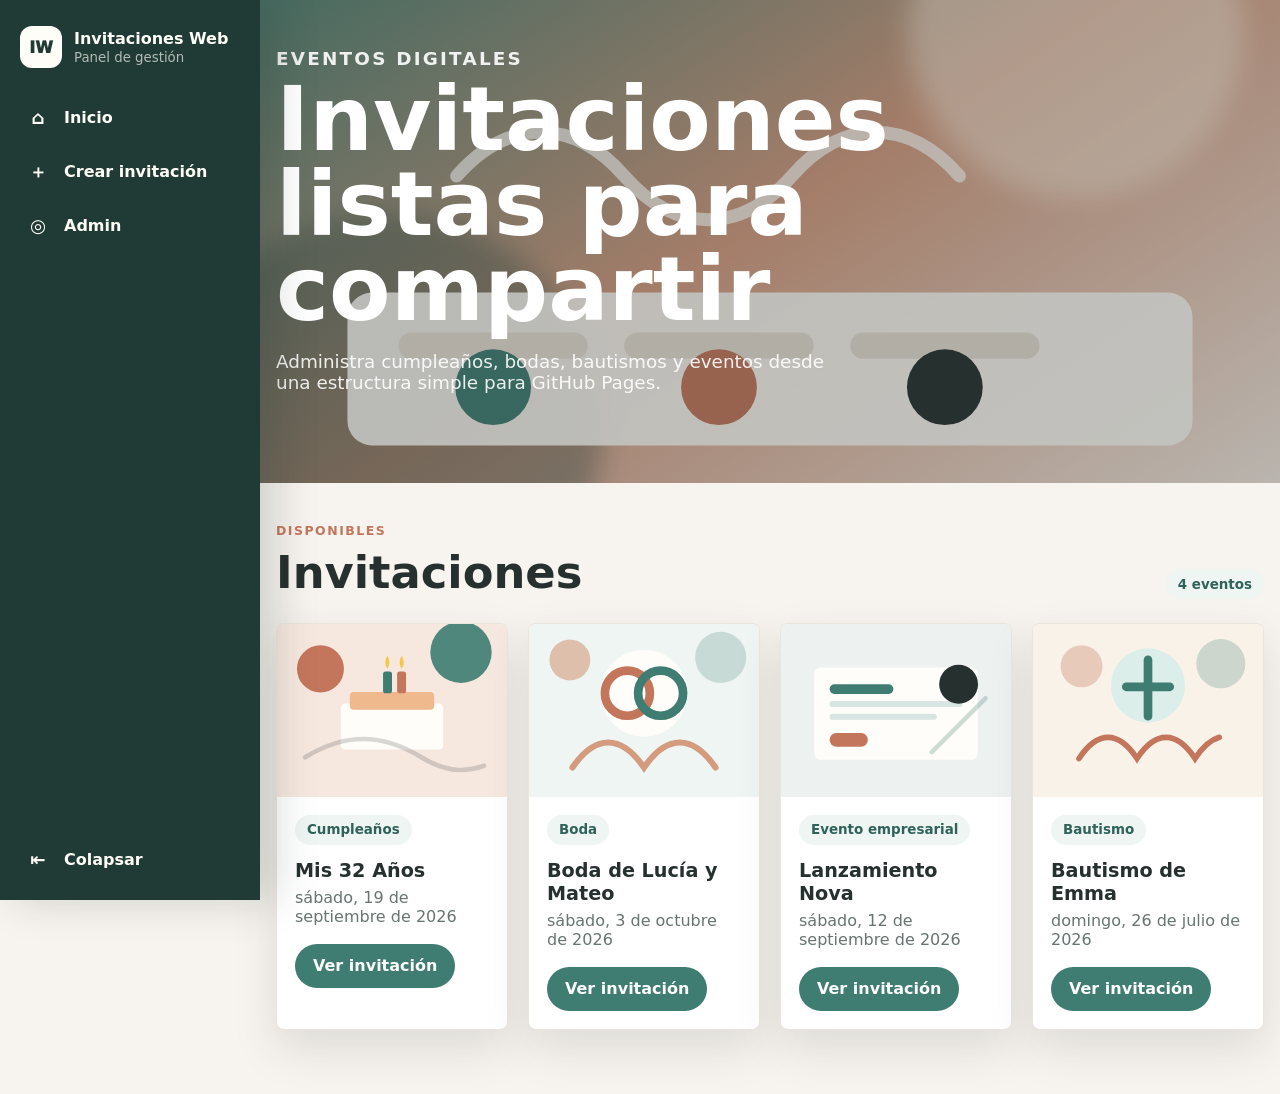
==== index.html @ a1016e2a "Add files via upload" ====
<!DOCTYPE html>
<html lang="es">
<head>
  <meta charset="UTF-8">
  <meta name="viewport" content="width=device-width, initial-scale=1.0">
  <title>Invitaciones Web</title>
  <link rel="stylesheet" href="assets/css/style.css">
</head>
<body data-page="home">
  <header class="site-header">
    <section class="hero container">
      <div class="hero-content">
        <p class="eyebrow">Eventos digitales</p>
        <h1>Invitaciones listas para compartir</h1>
        <p>Administra cumpleaños, bodas, bautismos y eventos desde una estructura simple para GitHub Pages.</p>
      </div>
    </section>
  </header>

  <main class="container main-section">
    <div class="section-heading">
      <div>
        <p class="eyebrow">Disponibles</p>
        <h2>Invitaciones</h2>
      </div>
      <span id="invitationCount" class="counter">0 eventos</span>
    </div>
    <section id="invitationList" class="cards-grid" aria-live="polite"></section>
  </main>

  <script src="assets/js/data.js"></script>
  <script src="assets/js/app.js"></script>
</body>
</html>
---- assets/css/style.css ----
﻿:root {
  --bg: #f7f3ee;
  --surface: #fffdf9;
  --surface-strong: #ffffff;
  --text: #26302f;
  --muted: #687471;
  --line: #e8dfd4;
  --primary: #3f7d72;
  --primary-dark: #2f6259;
  --accent: #c4765c;
  --danger: #b94b4b;
  --shadow: 0 18px 45px rgba(51, 65, 62, 0.13);
  --radius: 8px;
}

* {
  box-sizing: border-box;
}

body {
  margin: 0;
  min-height: 100vh;
  color: var(--text);
  background: var(--bg);
  font-family: Inter, ui-sans-serif, system-ui, -apple-system, BlinkMacSystemFont, "Segoe UI", sans-serif;
  transition: padding-left 220ms ease;
}

body.has-sidebar {
  padding-left: 260px;
}

body.has-sidebar.sidebar-collapsed {
  padding-left: 72px;
}

a {
  color: inherit;
  text-decoration: none;
}

img {
  display: block;
  max-width: 100%;
}

.container {
  width: min(1120px, calc(100% - 32px));
  margin: 0 auto;
}

.app-sidebar {
  position: fixed;
  inset: 0 auto 0 0;
  z-index: 60;
  width: 260px;
  display: grid;
  grid-template-rows: auto 1fr auto;
  gap: 18px;
  padding: 18px 12px;
  background: #203b36;
  color: #fffdf7;
  box-shadow: 16px 0 40px rgba(31, 48, 45, 0.18);
  transition: width 220ms ease, transform 220ms ease;
}

.sidebar-brand {
  display: flex;
  align-items: center;
  gap: 12px;
  min-height: 54px;
  padding: 8px;
}

.sidebar-logo {
  width: 42px;
  height: 42px;
  display: grid;
  place-items: center;
  flex: 0 0 42px;
  border-radius: 12px;
  background: #fffdf7;
  color: #203b36;
  font-weight: 950;
}

.sidebar-brand-text {
  display: grid;
  gap: 2px;
  min-width: 0;
}

.sidebar-brand-text strong,
.sidebar-brand-text small,
.sidebar-nav strong,
.sidebar-collapse strong {
  transition: opacity 160ms ease, width 160ms ease;
}

.sidebar-brand-text small {
  color: rgba(255, 253, 247, 0.66);
}

.sidebar-nav {
  display: grid;
  align-content: start;
  gap: 8px;
}

.sidebar-nav a,
.sidebar-collapse {
  min-height: 46px;
  display: flex;
  align-items: center;
  gap: 12px;
  border: 0;
  border-radius: var(--radius);
  padding: 0 12px;
  background: transparent;
  color: inherit;
  font: inherit;
  font-weight: 850;
  cursor: pointer;
}

.sidebar-nav a:hover,
.sidebar-collapse:hover {
  background: rgba(255, 253, 247, 0.12);
}

.sidebar-nav span,
.sidebar-collapse span {
  width: 28px;
  flex: 0 0 28px;
  text-align: center;
  font-size: 1.15rem;
}

body.sidebar-collapsed .app-sidebar {
  width: 72px;
}

body.sidebar-collapsed .sidebar-brand-text,
body.sidebar-collapsed .sidebar-nav strong,
body.sidebar-collapsed .sidebar-collapse strong {
  width: 0;
  opacity: 0;
  overflow: hidden;
}

.mobile-menu-button {
  position: fixed;
  top: 14px;
  left: 14px;
  z-index: 70;
  width: 44px;
  height: 44px;
  display: none;
  border: 0;
  border-radius: 999px;
  background: #203b36;
  color: #fff;
  box-shadow: var(--shadow);
  font: inherit;
  font-weight: 900;
}

.sidebar-overlay {
  position: fixed;
  inset: 0;
  z-index: 55;
  display: none;
  background: rgba(20, 28, 27, 0.48);
}

.site-header {
  background:
    linear-gradient(rgba(38, 48, 47, 0.28), rgba(38, 48, 47, 0.28)),
    url("../img/celebracion.svg") center/cover no-repeat;
  color: #fff;
}

.site-header.compact {
  background: var(--surface-strong);
  color: var(--text);
  border-bottom: 1px solid var(--line);
}

.topbar {
  min-height: 72px;
  display: flex;
  align-items: center;
  justify-content: space-between;
  gap: 16px;
}

.nav-actions,
.button-row {
  display: flex;
  align-items: center;
  gap: 12px;
  flex-wrap: wrap;
}

.brand {
  font-weight: 800;
  font-size: 1.1rem;
}

.nav-link {
  border: 1px solid currentColor;
  border-radius: 999px;
  padding: 9px 16px;
  font-weight: 700;
}

.nav-link.solid {
  border-color: var(--primary);
  background: var(--primary);
  color: #fff;
}

.hero {
  min-height: 380px;
  display: flex;
  align-items: center;
  padding: 48px 0 72px;
}

.hero-content {
  max-width: 690px;
}

.hero h1 {
  margin: 0;
  font-size: clamp(2.4rem, 7vw, 5.8rem);
  line-height: 0.95;
  letter-spacing: 0;
}

.hero p {
  max-width: 560px;
  font-size: 1.15rem;
  color: rgba(255, 255, 255, 0.9);
}

.eyebrow {
  margin: 0 0 8px;
  color: var(--accent);
  font-size: 0.78rem;
  font-weight: 800;
  text-transform: uppercase;
  letter-spacing: 0.12em;
}

.main-section,
.admin-layout {
  padding: 40px 0 64px;
}

.section-heading,
.panel-heading {
  display: flex;
  align-items: end;
  justify-content: space-between;
  gap: 16px;
  margin-bottom: 24px;
}

.section-heading h1,
.section-heading h2,
.panel-heading h1,
.panel-heading h2 {
  margin: 0;
  font-size: clamp(1.8rem, 4vw, 2.8rem);
}

.counter,
.badge {
  display: inline-flex;
  align-items: center;
  min-height: 30px;
  border-radius: 999px;
  padding: 6px 12px;
  background: #eef5f2;
  color: var(--primary-dark);
  font-size: 0.84rem;
  font-weight: 800;
}

.cards-grid {
  display: grid;
  grid-template-columns: repeat(4, minmax(0, 1fr));
  gap: 20px;
}

.invitation-card,
.form-panel,
.auth-panel,
.stat-card,
.table-wrap {
  background: var(--surface-strong);
  border: 1px solid rgba(232, 223, 212, 0.8);
  border-radius: var(--radius);
  box-shadow: var(--shadow);
}

.invitation-card {
  overflow: hidden;
}

.invitation-card img {
  width: 100%;
  aspect-ratio: 4 / 3;
  object-fit: cover;
}

.card-body {
  padding: 18px;
}

.card-body h3 {
  margin: 14px 0 6px;
  font-size: 1.2rem;
}

.card-body p {
  margin: 0 0 18px;
  color: var(--muted);
}

.button {
  display: inline-flex;
  align-items: center;
  justify-content: center;
  min-height: 44px;
  border: 0;
  border-radius: 999px;
  padding: 0 18px;
  font: inherit;
  font-weight: 800;
  cursor: pointer;
  transition: transform 160ms ease, box-shadow 160ms ease, background 160ms ease;
}

.button:hover {
  transform: translateY(-1px);
  box-shadow: 0 10px 24px rgba(51, 65, 62, 0.16);
}

.button.primary {
  background: var(--primary);
  color: #fff;
}

.button.primary:hover {
  background: var(--primary-dark);
}

.button.secondary {
  background: #eef5f2;
  color: var(--primary-dark);
}

.button.danger {
  background: var(--danger);
  color: #fff;
}

.button.active {
  background: var(--primary);
  color: #fff;
}

.event-panel {
  overflow: hidden;
  border-radius: var(--radius);
  background: var(--surface);
  box-shadow: var(--shadow);
}

.invitation-page {
  background: linear-gradient(180deg, #fffdf9 0%, var(--bg) 46%, #fffdf9 100%);
}

.invitation-hero-section {
  width: 100%;
  min-height: 100vh;
  display: grid;
  place-items: center;
  background: #fffdf9;
}

.default-invitation-hero {
  width: min(1120px, calc(100% - 32px));
  min-height: calc(100vh - 72px);
  display: grid;
  grid-template-columns: minmax(0, 1fr);
  align-content: center;
  gap: 28px;
  padding: clamp(32px, 7vw, 84px) 0;
}

.default-invitation-hero .event-image {
  width: min(760px, 100%);
  margin: 0 auto;
  border-radius: var(--radius);
  box-shadow: var(--shadow);
}

.default-invitation-hero .event-info {
  width: min(760px, 100%);
  margin: 0 auto;
  padding: 0;
  text-align: center;
}

.event-image {
  width: 100%;
  aspect-ratio: 16 / 10;
  object-fit: cover;
}

.event-info {
  padding: clamp(22px, 4vw, 36px);
}

.event-info h1 {
  margin: 14px 0 8px;
  font-size: clamp(2rem, 5vw, 4.4rem);
  line-height: 1;
}

.event-info p {
  color: var(--muted);
}

.host {
  font-weight: 800;
  color: var(--text) !important;
}

.event-meta {
  display: grid;
  grid-template-columns: repeat(2, minmax(0, 1fr));
  gap: 14px;
  margin: 24px 0;
}

.default-invitation-hero .event-meta {
  text-align: left;
}

.event-meta div {
  padding: 14px;
  border: 1px solid var(--line);
  border-radius: var(--radius);
  background: #fff;
}

.event-meta dt {
  color: var(--muted);
  font-size: 0.78rem;
  font-weight: 800;
  text-transform: uppercase;
}

.event-meta dd {
  margin: 4px 0 0;
  font-weight: 800;
}

.form-panel,
.auth-panel,
.editor-panel,
.preview-panel {
  padding: clamp(20px, 4vw, 30px);
}

.landing-section {
  width: min(1120px, calc(100% - 32px));
  margin: 0 auto;
  padding: clamp(72px, 11vw, 132px) 0;
}

.rsvp-landing-section {
  min-height: 100vh;
  display: grid;
  align-content: center;
  position: relative;
}

.section-divider {
  width: min(320px, 70%);
  height: 1px;
  margin: 0 auto clamp(44px, 8vw, 80px);
  background: linear-gradient(90deg, transparent, var(--accent), transparent);
}

.premium-rsvp-card {
  width: min(700px, 100%);
  margin: 0 auto;
  padding: clamp(26px, 5vw, 46px);
  border: 1px solid rgba(232, 223, 212, 0.95);
  background:
    linear-gradient(180deg, rgba(255, 255, 255, 0.96), rgba(255, 253, 249, 0.98)),
    var(--surface-strong);
  box-shadow: 0 28px 80px rgba(51, 65, 62, 0.16);
}

.centered-heading {
  justify-content: center;
  text-align: center;
}

.rsvp-form,
.editor-form {
  display: grid;
  gap: 16px;
}

.rsvp-form label,
.editor-form label,
fieldset {
  display: grid;
  gap: 8px;
  margin: 0;
  color: var(--text);
  font-weight: 800;
}

fieldset {
  border: 0;
  padding: 0;
}

legend {
  padding: 0;
}

input,
textarea {
  width: 100%;
  border: 1px solid var(--line);
  border-radius: var(--radius);
  padding: 12px 14px;
  background: #fff;
  color: var(--text);
  font: inherit;
}

textarea {
  resize: vertical;
}

input:focus,
textarea:focus {
  outline: 3px solid rgba(63, 125, 114, 0.18);
  border-color: var(--primary);
}

.radio-row {
  display: flex;
  gap: 16px;
}

.radio-row label {
  display: inline-flex;
  align-items: center;
  gap: 8px;
}

.radio-row input {
  width: auto;
}

.success-message {
  min-height: 24px;
  margin: 0;
  color: var(--primary-dark);
  font-weight: 800;
}

.error-message {
  min-height: 24px;
  margin: 0;
  color: var(--danger);
  font-weight: 800;
}

.hidden {
  display: none !important;
}

.editor-layout {
  display: grid;
  grid-template-columns: minmax(0, 1.1fr) minmax(320px, 0.9fr);
  gap: 24px;
  align-items: start;
  padding: 40px 0 64px;
}

.editor-panel,
.preview-panel {
  background: var(--surface-strong);
  border: 1px solid rgba(232, 223, 212, 0.8);
  border-radius: var(--radius);
  box-shadow: var(--shadow);
}

.form-grid {
  display: grid;
  grid-template-columns: repeat(2, minmax(0, 1fr));
  gap: 16px;
}

.full-field {
  grid-column: 1 / -1;
}

.code-textarea {
  min-height: 420px;
  font-family: "Cascadia Code", Consolas, "Courier New", monospace;
  font-size: 0.92rem;
  line-height: 1.55;
  white-space: pre;
  tab-size: 2;
  background: #fbfcfb;
}

.custom-preview {
  min-height: 420px;
  overflow: auto;
  border: 1px dashed var(--line);
  border-radius: var(--radius);
  padding: 18px;
  background: #fff;
}

.empty-preview {
  display: grid;
  place-items: center;
  color: var(--muted);
  font-weight: 800;
  text-align: center;
}

.custom-event-panel {
  width: 100%;
  min-height: 100vh;
  overflow: visible;
  background: transparent;
  box-shadow: none;
}

.custom-html-content {
  width: 100%;
  min-height: 100vh;
}

.custom-invitation-iframe {
  width: 100%;
  min-height: 100vh;
  border: 0;
  display: block;
  background: #fff;
}

.location-section {
  min-height: 75vh;
  display: grid;
  place-items: center;
}

.landing-content-card {
  width: min(760px, 100%);
  padding: clamp(28px, 6vw, 58px);
  border: 1px solid var(--line);
  border-radius: var(--radius);
  background: var(--surface-strong);
  box-shadow: var(--shadow);
  text-align: center;
}

.landing-content-card h2,
.final-message h2 {
  margin: 0 0 14px;
  font-size: clamp(2rem, 5vw, 4.6rem);
  line-height: 1;
}

.landing-content-card p,
.final-message p {
  color: var(--muted);
  font-size: 1.08rem;
}

.final-message-section {
  min-height: 70vh;
  display: grid;
  place-items: center;
}

.final-message {
  width: min(820px, 100%);
  text-align: center;
}

.floating-rsvp-button {
  position: fixed;
  right: 24px;
  bottom: 24px;
  z-index: 20;
  min-height: 52px;
  border: 0;
  border-radius: 999px;
  padding: 0 22px;
  background: var(--primary);
  color: #fff;
  box-shadow: 0 18px 38px rgba(47, 98, 89, 0.34);
  font: inherit;
  font-weight: 900;
  cursor: pointer;
  transition: transform 160ms ease, background 160ms ease, box-shadow 160ms ease;
}

.floating-rsvp-button:hover {
  transform: translateY(-2px);
  background: var(--primary-dark);
  box-shadow: 0 22px 46px rgba(47, 98, 89, 0.42);
}

.pro-editor-body {
  background: #eef1ef;
  overflow-x: hidden;
}

.editor-topbar {
  position: sticky;
  top: 0;
  z-index: 30;
}

.editor-shell-nav {
  width: min(100% - 28px, 1600px);
  margin: 0 auto;
}

.professional-editor {
  min-height: 100vh;
  display: grid;
  grid-template-columns: 55% 45%;
}

.builder-panel {
  min-width: 0;
  height: 100vh;
  display: grid;
  grid-template-rows: 1fr auto;
  overflow: hidden;
  border-right: 1px solid var(--line);
  background: var(--surface-strong);
}

.builder-scroll {
  min-height: 0;
  overflow-y: auto;
  padding: 30px 34px 22px;
}

.builder-header {
  display: grid;
  gap: 14px;
  margin-bottom: 18px;
}

.builder-header h1 {
  margin: 0;
  font-size: clamp(1.7rem, 3vw, 2.5rem);
}

.security-note {
  margin: 0;
  border: 1px solid #d9e7e2;
  border-radius: var(--radius);
  padding: 12px 14px;
  background: #eef5f2;
  color: var(--primary-dark);
  font-weight: 750;
  line-height: 1.45;
}

.editor-tabs {
  display: grid;
  grid-template-columns: repeat(3, minmax(0, 1fr));
  gap: 8px;
  overflow: visible;
  padding-bottom: 0;
  margin-bottom: 18px;
}

.tab-button {
  min-height: 38px;
  border: 1px solid var(--line);
  border-radius: 999px;
  padding: 0 13px;
  background: #fff;
  color: var(--muted);
  font: inherit;
  font-size: 0.9rem;
  font-weight: 850;
  cursor: pointer;
  white-space: normal;
}

.tab-button.active {
  border-color: var(--primary);
  background: var(--primary);
  color: #fff;
}

.professional-form {
  display: grid;
  gap: 18px;
}

.tab-panel {
  display: none;
  gap: 15px;
}

.tab-panel.active {
  display: grid;
}

.code-subtabs {
  display: grid;
  grid-template-columns: repeat(3, minmax(0, 1fr));
  gap: 8px;
}

.code-tab-button {
  min-height: 40px;
  border: 1px solid var(--line);
  border-radius: 999px;
  background: #fff;
  color: var(--muted);
  font: inherit;
  font-weight: 900;
  cursor: pointer;
}

.code-tab-button.active {
  border-color: var(--primary);
  background: var(--primary);
  color: #fff;
}

.code-panel {
  display: none;
  gap: 10px;
}

.code-panel.active {
  display: grid;
}

.code-toolbar {
  display: flex;
  align-items: center;
  justify-content: space-between;
  gap: 12px;
  color: var(--muted);
  font-weight: 850;
}

.compact-button {
  min-height: 36px;
  padding: 0 12px;
  font-size: 0.86rem;
}

.professional-form label {
  display: grid;
  gap: 8px;
  color: var(--text);
  font-weight: 850;
}

.professional-form input,
.professional-form textarea,
.professional-form select {
  width: 100%;
  border: 1px solid var(--line);
  border-radius: var(--radius);
  padding: 12px 14px;
  background: #fff;
  color: var(--text);
  font: inherit;
}

.professional-form input[type="color"] {
  height: 48px;
  padding: 4px;
}

.professional-form input[type="file"] {
  padding: 10px;
}

.form-grid.compact,
.color-grid {
  display: grid;
  grid-template-columns: repeat(2, minmax(0, 1fr));
  gap: 14px;
}

.advanced-html {
  min-height: 520px;
}

.editor-actions {
  display: grid;
  grid-template-columns: repeat(3, minmax(0, 1fr));
  align-items: center;
  gap: 10px;
  padding: 16px 22px;
  border-top: 1px solid var(--line);
  background: rgba(255, 255, 255, 0.96);
  box-shadow: 0 -12px 30px rgba(38, 48, 47, 0.08);
}

.editor-actions .success-message,
.editor-actions .error-message {
  grid-column: 1 / -1;
}

/* Fallback for the simple create page actions. */
.professional-form .editor-actions {
  display: grid;
  grid-template-columns: repeat(2, minmax(0, 1fr));
  margin: 8px -24px -24px;
  padding: 16px 24px 24px;
  backdrop-filter: blur(14px);
}

.import-button {
  position: relative;
  overflow: hidden;
}

.import-button input {
  position: absolute;
  inset: 0;
  opacity: 0;
  cursor: pointer;
}

.live-preview-panel {
  min-width: 0;
  height: 100vh;
  display: grid;
  grid-template-rows: auto 1fr;
  background: #dfe5e2;
}

.preview-toolbar {
  display: flex;
  align-items: center;
  justify-content: space-between;
  gap: 16px;
  border-bottom: 1px solid rgba(38, 48, 47, 0.12);
  padding: 18px 22px;
  background: rgba(255, 255, 255, 0.78);
  backdrop-filter: blur(16px);
}

.preview-toolbar h2 {
  margin: 0;
  font-size: 1.25rem;
}

.preview-actions {
  display: flex;
  gap: 10px;
  flex-wrap: wrap;
}

.preview-stage {
  min-height: 0;
  overflow: auto;
  display: grid;
  place-items: center;
  padding: clamp(18px, 3vw, 34px);
}

.preview-device {
  overflow: hidden;
  background: #111816;
  border: 12px solid #26302f;
  border-radius: 22px;
  box-shadow: 0 30px 90px rgba(38, 48, 47, 0.22);
  transform-origin: center;
  transition: width 180ms ease, transform 180ms ease;
}

.live-preview-frame {
  width: 100%;
  height: 100%;
  border: 0;
  display: block;
  background: #fff;
}

.preview-device.desktop-preview {
  width: 820px;
  height: 560px;
}

.preview-device.mobile-preview {
  width: 390px;
  height: 740px;
}

.preview-zoom-50 {
  transform: scale(0.5);
}

.preview-zoom-75 {
  transform: scale(0.75);
}

.preview-zoom-100 {
  transform: scale(1);
}

/* Legacy preview containers used by the create page. */
.custom-preview-iframe {
  width: 100%;
  min-height: 620px;
  border: 1px dashed var(--line);
  border-radius: var(--radius);
  background: #fff;
}

.live-preview-frame.legacy {
  overflow: hidden;
  min-height: 760px;
  background: #fff;
  box-shadow: 0 30px 90px rgba(38, 48, 47, 0.22);
  transition: width 180ms ease;
}

.live-preview-frame.legacy.desktop-preview {
  width: min(100%, 1060px);
}

.live-preview-frame.legacy.mobile-preview {
  width: min(390px, 100%);
}

.generated-invitation {
  position: relative;
  min-height: 100vh;
  display: grid;
  place-items: center;
  overflow: hidden;
  padding: clamp(36px, 7vw, 92px) 22px;
  color: var(--inv-text);
  background:
    linear-gradient(rgba(255, 253, 249, 0.76), rgba(255, 253, 249, 0.86)),
    var(--inv-bg) center/cover no-repeat,
    #fffdf9;
}

.generated-backdrop {
  position: absolute;
  inset: 0;
  background:
    radial-gradient(circle at 20% 20%, color-mix(in srgb, var(--inv-secondary) 26%, transparent), transparent 28%),
    radial-gradient(circle at 82% 18%, color-mix(in srgb, var(--inv-primary) 22%, transparent), transparent 30%);
  pointer-events: none;
}

.generated-content {
  position: relative;
  z-index: 1;
  width: min(860px, 100%);
  display: grid;
  justify-items: center;
  gap: 18px;
  text-align: center;
}

.generated-kicker {
  margin: 0;
  color: var(--inv-secondary);
  font-weight: 900;
  text-transform: uppercase;
  letter-spacing: 0.16em;
}

.generated-content h1 {
  margin: 0;
  color: var(--inv-text);
  font-size: clamp(3rem, 10vw, 8rem);
  line-height: 0.94;
  letter-spacing: 0;
}

.generated-host,
.generated-address {
  margin: 0;
  color: var(--inv-text);
  font-size: clamp(1rem, 2vw, 1.35rem);
}

.generated-main-image {
  width: min(520px, 86%);
  aspect-ratio: 4 / 3;
  object-fit: cover;
  border: 10px solid rgba(255, 255, 255, 0.78);
  border-radius: var(--radius);
  box-shadow: 0 26px 70px rgba(38, 48, 47, 0.2);
}

.generated-details {
  display: flex;
  justify-content: center;
  gap: 10px;
  flex-wrap: wrap;
}

.generated-details span {
  border-radius: 999px;
  padding: 10px 14px;
  background: var(--inv-button);
  color: #fff;
  font-weight: 900;
}

.typography-classic {
  font-family: Georgia, "Times New Roman", serif;
}

.typography-modern {
  font-family: Inter, ui-sans-serif, system-ui, sans-serif;
}

.typography-handwritten {
  font-family: "Segoe Script", "Brush Script MT", cursive;
}

.typography-luxury {
  font-family: Didot, "Bodoni 72", Georgia, serif;
}

.typography-minimal {
  font-family: Arial, Helvetica, sans-serif;
}

.animation-shine::after {
  content: "";
  position: absolute;
  inset: 0;
  background: linear-gradient(110deg, transparent 30%, rgba(255, 255, 255, 0.45), transparent 70%);
  transform: translateX(-120%);
  animation: shineMove 3.8s ease-in-out infinite;
}

.animation-flowers::before,
.animation-confetti::before,
.animation-sparkles::before {
  content: "*  .  *  .  *";`r`n  position: absolute;`r`n  inset: auto 0 12%;
  color: var(--inv-secondary);
  font-size: clamp(2rem, 5vw, 4rem);
  opacity: 0.45;
  text-align: center;
  animation: floatSoft 5s ease-in-out infinite;
}

.animation-flowers::before {
  content: "*  +  *  +  *";`r`n}`r`n`r`n.animation-confetti::before {`r`n  content: "#  o  ^  #  o  ^";
}

@keyframes shineMove {
  0%, 45% { transform: translateX(-120%); }
  100% { transform: translateX(120%); }
}

@keyframes floatSoft {
  0%, 100% { transform: translateY(0); }
  50% { transform: translateY(-18px); }
}

.auth-panel {
  max-width: 560px;
  margin: 0 auto;
}

.stats-grid {
  display: grid;
  grid-template-columns: repeat(3, minmax(0, 1fr));
  gap: 18px;
  margin-bottom: 24px;
}

.stat-card {
  padding: 20px;
}

.stat-card span {
  color: var(--muted);
  font-weight: 800;
}

.stat-card strong {
  display: block;
  margin-top: 10px;
  font-size: 2.4rem;
}

.table-wrap {
  overflow-x: auto;
}

table {
  width: 100%;
  border-collapse: collapse;
  min-width: 780px;
}

th,
td {
  padding: 14px 16px;
  border-bottom: 1px solid var(--line);
  text-align: left;
  vertical-align: top;
}

th {
  background: #faf7f2;
  color: var(--muted);
  font-size: 0.78rem;
  text-transform: uppercase;
}

.empty-state,
.empty-row {
  padding: 28px;
  text-align: center;
}

@media (max-width: 980px) {
  body.has-sidebar,
  body.has-sidebar.sidebar-collapsed {
    padding-left: 0;
  }

  .mobile-menu-button {
    display: grid;
    place-items: center;
  }

  .app-sidebar {
    width: 260px;
    transform: translateX(-105%);
  }

  body.sidebar-mobile-open .app-sidebar {
    transform: translateX(0);
  }

  body.sidebar-mobile-open .sidebar-overlay {
    display: block;
  }

  body.sidebar-collapsed .app-sidebar {
    width: 260px;
  }

  body.sidebar-collapsed .sidebar-brand-text,
  body.sidebar-collapsed .sidebar-nav strong,
  body.sidebar-collapsed .sidebar-collapse strong {
    width: auto;
    opacity: 1;
    overflow: visible;
  }

  .cards-grid,
  .stats-grid {
    grid-template-columns: repeat(2, minmax(0, 1fr));
  }

  .editor-layout {
    grid-template-columns: 1fr;
  }

  .professional-editor {
    grid-template-columns: 1fr;
  }

  .builder-panel,
  .live-preview-panel {
    height: auto;
    min-height: auto;
  }

  .builder-panel {
    display: block;
  }

  .builder-scroll {
    overflow: visible;
  }

  .builder-panel {
    border-right: 0;
    border-bottom: 1px solid var(--line);
  }

  .live-preview-panel {
    min-height: 80vh;
  }
}

@media (max-width: 640px) {
  .container {
    width: min(100% - 24px, 1120px);
  }

  .hero {
    min-height: 330px;
  }

  .cards-grid,
  .stats-grid,
  .event-meta,
  .form-grid {
    grid-template-columns: 1fr;
  }

  .invitation-hero-section,
  .custom-event-panel,
  .custom-html-content {
    min-height: 100vh;
  }

  .landing-section {
    width: min(100% - 24px, 1120px);
  }

  .premium-rsvp-card {
    padding: 22px;
  }

  .floating-rsvp-button {
    right: 12px;
    bottom: 12px;
    left: 12px;
    width: auto;
  }

  .section-heading,
  .topbar {
    align-items: start;
    flex-direction: column;
  }

  .nav-actions,
  .button-row {
    width: 100%;
  }

  .button,
  .nav-link {
    width: 100%;
  }

  .professional-editor {
    display: block;
  }

  .builder-scroll {
    padding: 18px 14px;
  }

  .editor-actions,
  .preview-actions,
  .color-grid,
  .form-grid.compact {
    grid-template-columns: 1fr;
  }

  .editor-actions {
    padding: 14px;
  }

  .preview-toolbar {
    align-items: start;
    flex-direction: column;
  }

  .preview-actions {
    display: grid;
    width: 100%;
  }

  .preview-device.desktop-preview {
    width: 760px;
    height: 520px;
  }

  .preview-device.mobile-preview {
    width: min(360px, 100%);
    height: 640px;
  }
}
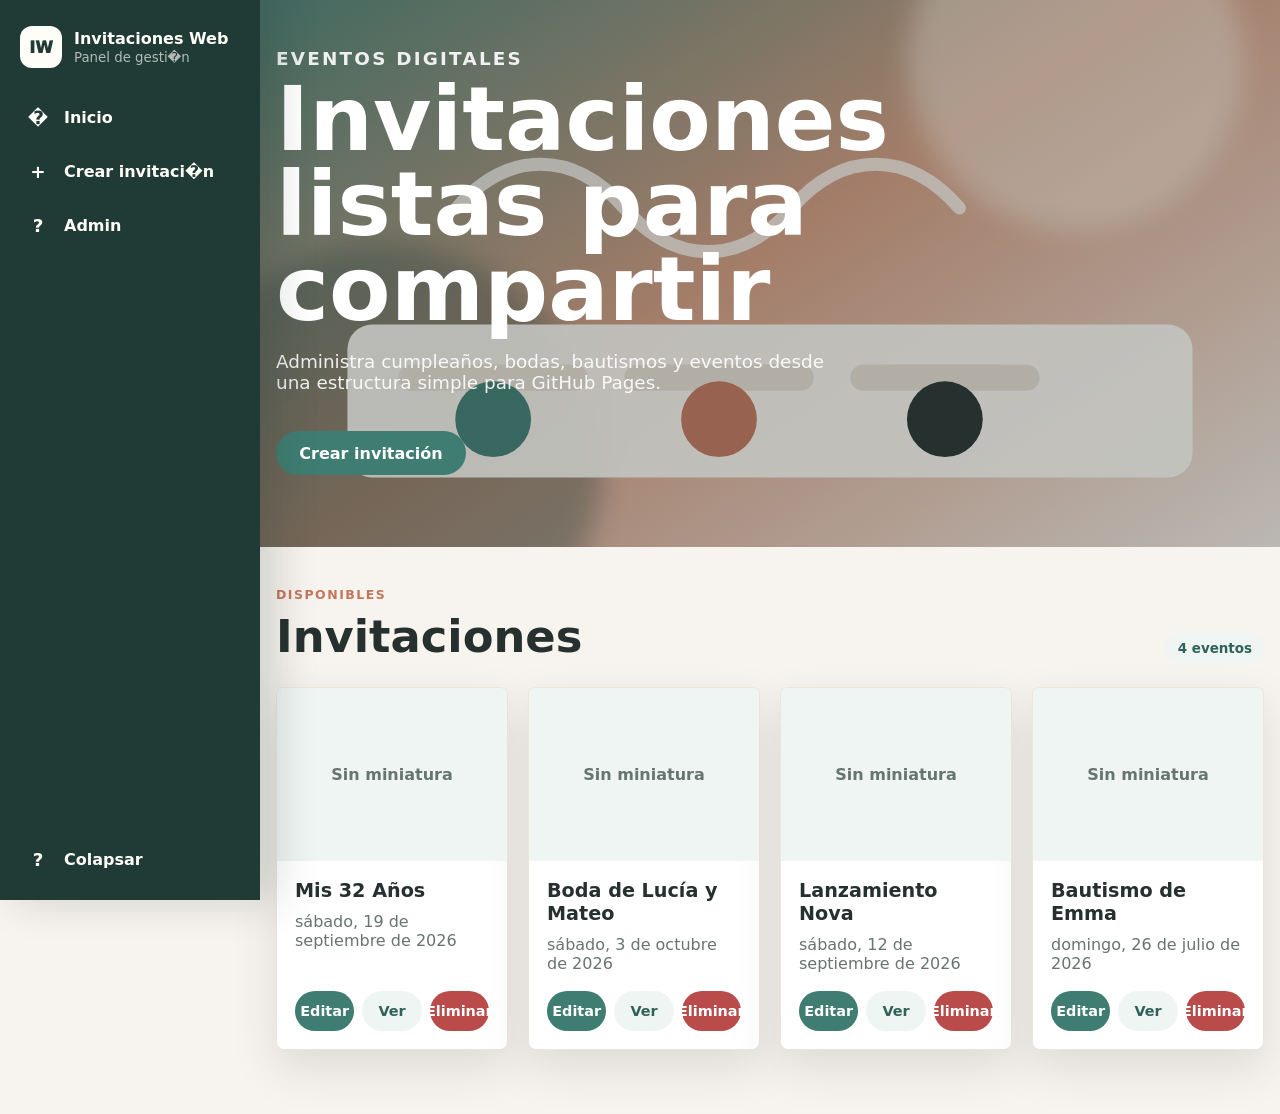
==== commit b81458b1: "Version inicial editor visual invitaciones" ====
--- a/index.html
+++ b/index.html
@@ -13,6 +13,7 @@
         <p class="eyebrow">Eventos digitales</p>
         <h1>Invitaciones listas para compartir</h1>
         <p>Administra cumpleaños, bodas, bautismos y eventos desde una estructura simple para GitHub Pages.</p>
+        <button id="createInvitationButton" class="button primary home-create-button" type="button">Crear invitación</button>
       </div>
     </section>
   </header>
--- a/assets/css/style.css
+++ b/assets/css/style.css
@@ -1,4 +1,4 @@
-﻿:root {
+:root {
   --bg: #f7f3ee;
   --surface: #fffdf9;
   --surface-strong: #ffffff;
@@ -13,8 +13,17 @@
   --radius: 8px;
 }
 
-* {
+*,
+*::before,
+*::after {
   box-sizing: border-box;
+}
+
+html,
+body {
+  width: 100%;
+  max-width: 100%;
+  overflow-x: hidden;
 }
 
 body {
@@ -24,6 +33,12 @@
   background: var(--bg);
   font-family: Inter, ui-sans-serif, system-ui, -apple-system, BlinkMacSystemFont, "Segoe UI", sans-serif;
   transition: padding-left 220ms ease;
+}
+
+img,
+video,
+iframe {
+  max-width: 100%;
 }
 
 body.has-sidebar {
@@ -372,6 +387,90 @@
   color: #fff;
 }
 
+.home-create-button {
+  margin-top: 20px;
+  width: fit-content;
+  min-width: 190px;
+}
+
+.home-invitation-card {
+  display: grid;
+  grid-template-rows: auto 1fr;
+  min-width: 0;
+}
+
+.home-card-thumbnail {
+  position: relative;
+  aspect-ratio: 4 / 3;
+  overflow: hidden;
+  background: #eef5f2;
+}
+
+.home-card-thumbnail img {
+  width: 100%;
+  height: 100%;
+  object-fit: cover;
+}
+
+.home-card-thumbnail.is-empty {
+  display: grid;
+  place-items: center;
+  padding: 18px;
+  color: var(--muted);
+  font-weight: 800;
+  text-align: center;
+}
+
+.home-card-body {
+  display: grid;
+  grid-template-rows: auto auto 1fr;
+  gap: 10px;
+}
+
+.home-card-body h3 {
+  margin: 0;
+}
+
+.home-card-body p {
+  margin: 0;
+}
+
+.home-card-actions {
+  display: grid;
+  grid-template-columns: repeat(3, minmax(0, 1fr));
+  gap: 8px;
+  align-self: end;
+  margin-top: 8px;
+}
+
+.home-card-actions .button {
+  min-height: 40px;
+  padding: 0 10px;
+  font-size: 0.9rem;
+  white-space: nowrap;
+}
+
+.home-empty-list {
+  display: block;
+}
+
+.home-empty-state {
+  width: min(680px, 100%);
+  margin: 0 auto;
+  border: 1px solid rgba(232, 223, 212, 0.8);
+  border-radius: var(--radius);
+  background: var(--surface-strong);
+  box-shadow: var(--shadow);
+}
+
+.home-empty-state h3 {
+  margin: 0 0 18px;
+  font-size: clamp(1.3rem, 3vw, 2rem);
+}
+
+.home-empty-create {
+  min-width: min(100%, 260px);
+}
 .event-panel {
   overflow: hidden;
   border-radius: var(--radius);
@@ -581,6 +680,19 @@
   font-weight: 800;
 }
 
+.field-note,
+.public-url-preview {
+  margin: 0;
+  color: var(--muted);
+  font-size: 0.92rem;
+  line-height: 1.5;
+}
+
+.public-url-preview strong {
+  color: var(--text);
+  overflow-wrap: anywhere;
+}
+
 .error-message {
   min-height: 24px;
   margin: 0;
@@ -664,6 +776,49 @@
   border: 0;
   display: block;
   background: #fff;
+}
+
+.public-invitation-body {
+  margin: 0;
+  overflow-x: hidden;
+  background: #fffdf9;
+}
+
+.public-invitation-page {
+  width: 100%;
+  min-height: 100vh;
+  display: grid;
+  justify-items: center;
+  background: #fffdf9;
+}
+
+.public-invitation-wrapper {
+  width: 100%;
+  max-width: 100%;
+}
+
+.public-invitation-frame {
+  width: 100%;
+  max-width: 100%;
+  height: 100vh;
+  min-height: 100vh;
+  display: grid;
+  place-items: center;
+  overflow: hidden;
+  background: #fffdf9;
+}
+
+.public-invitation-frame .custom-invitation-iframe {
+  width: 100%;
+  height: 100%;
+  min-height: 100vh;
+  overflow: hidden;
+}
+
+.public-rsvp-section {
+  width: min(760px, calc(100% - 24px));
+  max-width: 100%;
+  padding-bottom: 96px;
 }
 
 .location-section {
@@ -750,28 +905,33 @@
   min-height: 100vh;
   display: grid;
   grid-template-columns: 55% 45%;
+  overflow: hidden;
 }
 
 .builder-panel {
   min-width: 0;
   height: 100vh;
-  display: grid;
-  grid-template-rows: 1fr auto;
-  overflow: hidden;
+  display: flex;
+  flex-direction: column;
+  overflow-y: auto;
+  overflow-x: hidden;
   border-right: 1px solid var(--line);
   background: var(--surface-strong);
 }
 
 .builder-scroll {
+  display: grid;
+  gap: 22px;
+  flex: 0 0 auto;
   min-height: 0;
-  overflow-y: auto;
-  padding: 30px 34px 22px;
+  overflow: visible;
+  padding: 30px 34px 34px;
 }
 
 .builder-header {
   display: grid;
   gap: 14px;
-  margin-bottom: 18px;
+  margin-bottom: 0;
 }
 
 .builder-header h1 {
@@ -795,8 +955,8 @@
   grid-template-columns: repeat(3, minmax(0, 1fr));
   gap: 8px;
   overflow: visible;
-  padding-bottom: 0;
-  margin-bottom: 18px;
+  padding: 0;
+  margin: 0;
 }
 
 .tab-button {
@@ -918,21 +1078,77 @@
 .advanced-html {
   min-height: 520px;
 }
+.visual-editor-panel {
+  display: grid;
+  gap: 18px;
+}
+
+.visual-toolbar {
+  display: flex;
+  flex-wrap: wrap;
+  gap: 10px;
+  padding: 14px;
+  border: 1px solid var(--line);
+  border-radius: var(--radius);
+  background: #fff;
+}
+
+.visual-toolbar .button {
+  flex: 1 1 160px;
+}
+
+.visual-file-button {
+  position: relative;
+  overflow: hidden;
+}
+
+.visual-file-button input {
+  position: absolute;
+  inset: 0;
+  opacity: 0;
+  cursor: pointer;
+}
+
+.visual-canvas-shell {
+  width: min(720px, 100%);
+  margin: 0 auto;
+  aspect-ratio: 9 / 16;
+  overflow: hidden;
+  border: 1px solid var(--line);
+  border-radius: var(--radius);
+  background: #f8faf9;
+  box-shadow: 0 18px 45px rgba(51, 65, 62, 0.12);
+}
+
+.visual-canvas-shell .canvas-container,
+.visual-canvas-shell canvas {
+  width: 100% !important;
+  height: 100% !important;
+}
+
+.visual-canvas {
+  display: block;
+}
 
 .editor-actions {
-  display: grid;
-  grid-template-columns: repeat(3, minmax(0, 1fr));
+  display: flex;
+  flex-wrap: wrap;
   align-items: center;
   gap: 10px;
-  padding: 16px 22px;
+  padding: 16px;
   border-top: 1px solid var(--line);
-  background: rgba(255, 255, 255, 0.96);
-  box-shadow: 0 -12px 30px rgba(38, 48, 47, 0.08);
+  border-bottom: 1px solid var(--line);
+  border-radius: var(--radius);
+  background: #fff;
+}
+
+.editor-actions .button {
+  flex: 1 1 170px;
 }
 
 .editor-actions .success-message,
 .editor-actions .error-message {
-  grid-column: 1 / -1;
+  flex: 1 0 100%;
 }
 
 /* Fallback for the simple create page actions. */
@@ -961,6 +1177,8 @@
   height: 100vh;
   display: grid;
   grid-template-rows: auto 1fr;
+  overflow-y: auto;
+  overflow-x: hidden;
   background: #dfe5e2;
 }
 
@@ -1007,6 +1225,7 @@
 .live-preview-frame {
   width: 100%;
   height: 100%;
+  overflow: hidden;
   border: 0;
   display: block;
   background: #fff;
@@ -1325,6 +1544,10 @@
 }
 
 @media (max-width: 640px) {
+  body {
+    font-size: 16px;
+  }
+
   .container {
     width: min(100% - 24px, 1120px);
   }
@@ -1354,11 +1577,51 @@
     padding: 22px;
   }
 
+  .public-invitation-page,
+  .public-invitation-wrapper,
+  .public-invitation-frame {
+    width: 100%;
+    max-width: 100%;
+  }
+
+  .public-invitation-frame {
+    height: 100vh;
+    min-height: 100vh;
+  }
+
+  .public-invitation-frame .custom-invitation-iframe {
+    width: 100%;
+    height: 100%;
+    min-height: 100vh;
+  }
+
+  .public-rsvp-section {
+    width: 100%;
+    padding: 28px 12px 104px;
+  }
+
+  .public-rsvp-section .premium-rsvp-card {
+    width: 100%;
+    max-width: 100%;
+    padding: 22px 16px;
+  }
+
+  .public-rsvp-section .rsvp-form {
+    grid-template-columns: 1fr;
+  }
+
+  .public-rsvp-section input,
+  .public-rsvp-section textarea,
+  .public-rsvp-section select,
+  .public-rsvp-section button {
+    width: 100%;
+  }
+
   .floating-rsvp-button {
     right: 12px;
     bottom: 12px;
     left: 12px;
-    width: auto;
+    width: calc(100% - 24px);
   }
 
   .section-heading,
@@ -1385,7 +1648,6 @@
     padding: 18px 14px;
   }
 
-  .editor-actions,
   .preview-actions,
   .color-grid,
   .form-grid.compact {
@@ -1396,6 +1658,10 @@
     padding: 14px;
   }
 
+  .editor-actions .button {
+    flex-basis: 100%;
+  }
+
   .preview-toolbar {
     align-items: start;
     flex-direction: column;
@@ -1412,9 +1678,158 @@
   }
 
   .preview-device.mobile-preview {
-    width: min(360px, 100%);
+    width: min(390px, 100%);
     height: 640px;
   }
 }
-
-
+
+
+
+.share-invitation-card {
+  display: grid;
+  gap: 18px;
+  margin: 0;
+  padding: clamp(18px, 3vw, 28px);
+  border: 1px solid rgba(232, 223, 212, 0.95);
+  border-radius: var(--radius);
+  background: linear-gradient(180deg, #ffffff, #fbf8f3);
+  box-shadow: var(--shadow);
+}
+
+.editor-actions + .share-invitation-card {
+  margin-top: 0;
+}
+
+.share-card-header {
+  display: flex;
+  align-items: center;
+  justify-content: space-between;
+  gap: 14px;
+}
+
+.share-card-header h2,
+.link-preview-card h3,
+.qr-card h3 {
+  margin: 0;
+}
+
+.share-url-box {
+  display: grid;
+  gap: 6px;
+  padding: 14px 16px;
+  border: 1px solid var(--line);
+  border-radius: var(--radius);
+  background: #f7fbf9;
+}
+
+.share-url-box span,
+.link-preview-card dt {
+  color: var(--muted);
+  font-size: 0.78rem;
+  font-weight: 900;
+  text-transform: uppercase;
+  letter-spacing: 0.08em;
+}
+
+.share-url-box strong,
+.link-preview-card dd {
+  margin: 0;
+  color: var(--text);
+  overflow-wrap: anywhere;
+}
+
+.share-actions-grid {
+  display: grid;
+  grid-template-columns: repeat(3, minmax(0, 1fr));
+  gap: 10px;
+}
+
+.share-status {
+  min-height: 22px;
+  margin: 0;
+  color: var(--primary-dark);
+  font-weight: 900;
+}
+
+.share-preview-grid {
+  display: grid;
+  grid-template-columns: minmax(0, 1.1fr) minmax(240px, 0.9fr);
+  gap: 16px;
+  align-items: stretch;
+}
+
+.link-preview-card,
+.qr-card {
+  display: grid;
+  gap: 14px;
+  align-content: start;
+  padding: 18px;
+  border: 1px solid var(--line);
+  border-radius: var(--radius);
+  background: var(--surface-strong);
+}
+
+.link-preview-card dl {
+  display: grid;
+  gap: 12px;
+  margin: 0;
+}
+
+.link-preview-card dl div {
+  display: grid;
+  gap: 4px;
+}
+
+.qr-card {
+  justify-items: center;
+  text-align: center;
+}
+
+.qr-card img {
+  width: min(320px, 100%);
+  aspect-ratio: 1;
+  padding: 14px;
+  border: 1px solid var(--line);
+  border-radius: var(--radius);
+  background: #fff;
+  box-shadow: 0 12px 30px rgba(51, 65, 62, 0.12);
+}
+
+.native-share-button.hidden {
+  display: none;
+}
+
+@media (max-width: 980px) {
+  .share-actions-grid,
+  .share-preview-grid {
+    grid-template-columns: 1fr;
+  }
+}
+
+@media (max-width: 640px) {
+  .share-invitation-card {
+    margin: 14px 0 20px;
+    padding: 16px 12px;
+  }
+
+  .share-card-header {
+    align-items: stretch;
+    flex-direction: column;
+  }
+
+  .share-actions-grid {
+    grid-template-columns: 1fr;
+  }
+
+  .share-actions-grid .button,
+  .share-card-header .button,
+  .link-preview-card .button,
+  .qr-card .button {
+    width: 100%;
+    min-height: 48px;
+  }
+
+  .qr-card img {
+    width: min(280px, 100%);
+  }
+}
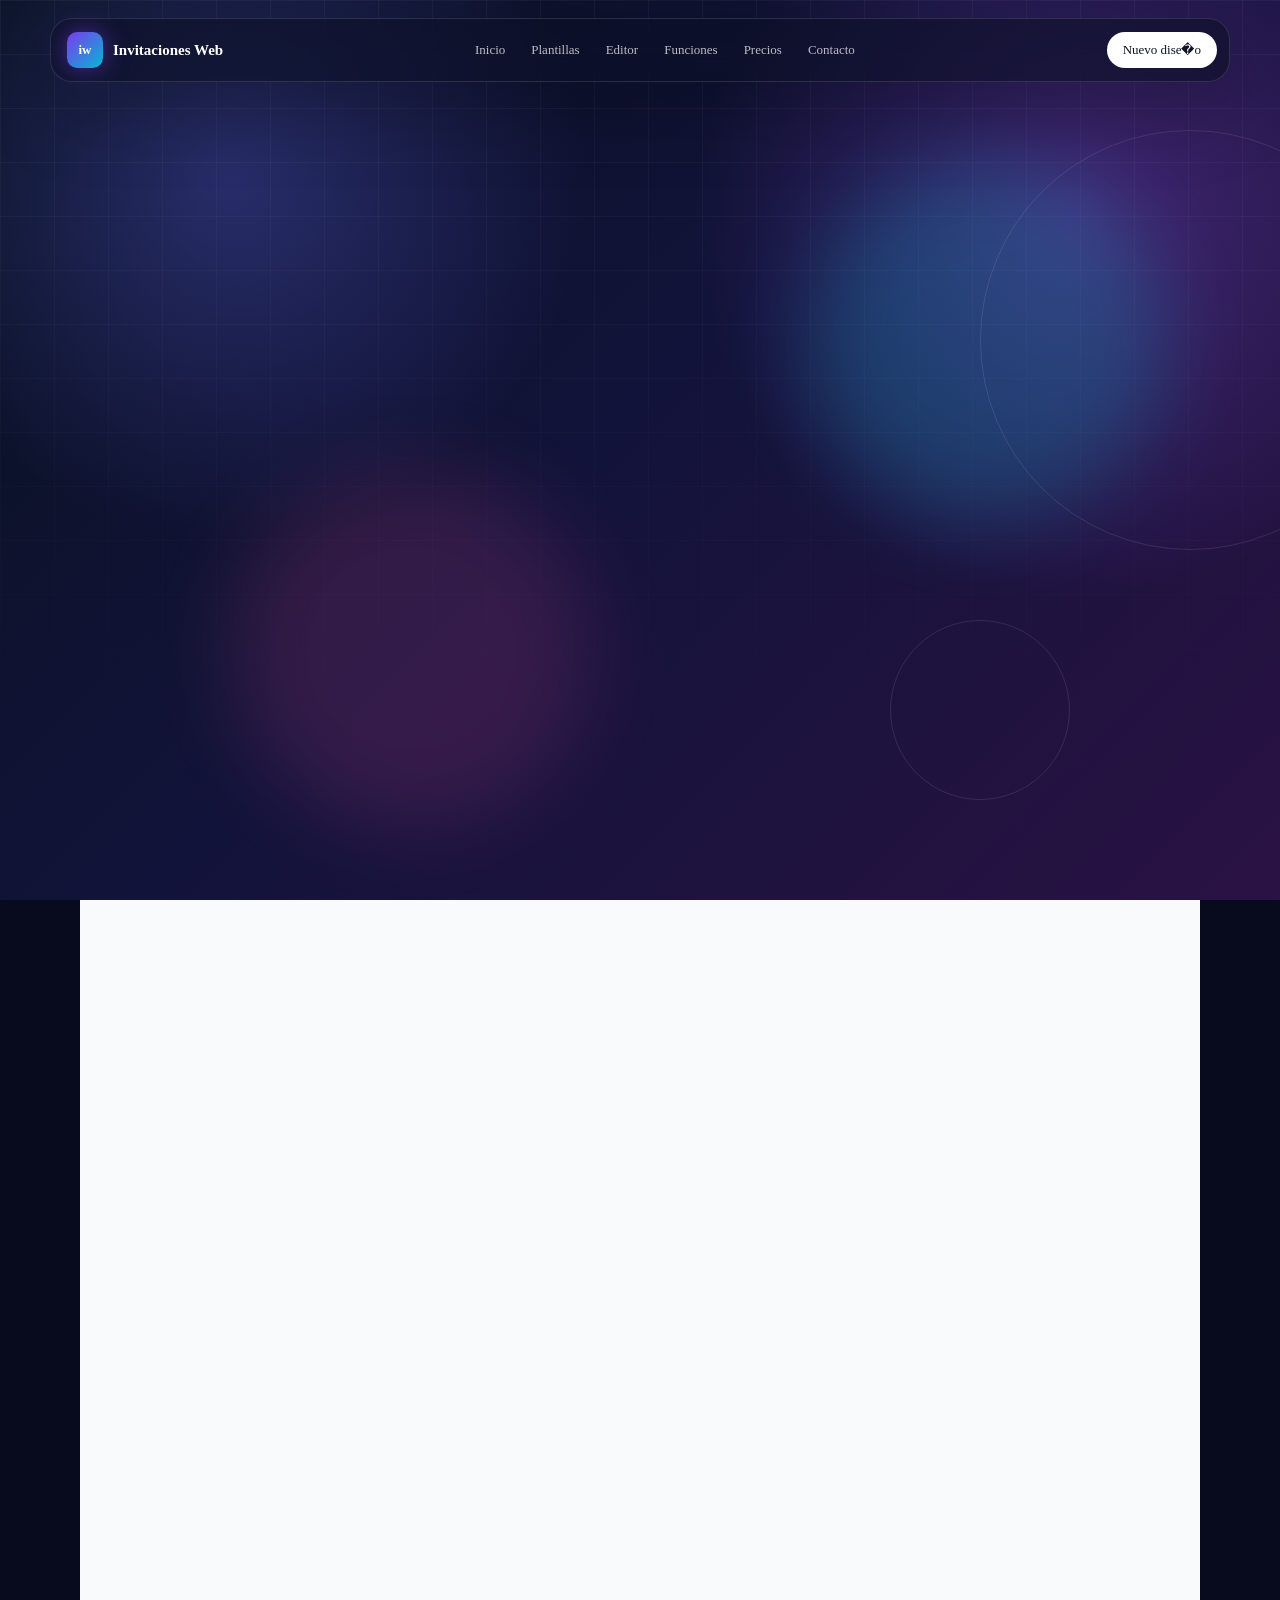
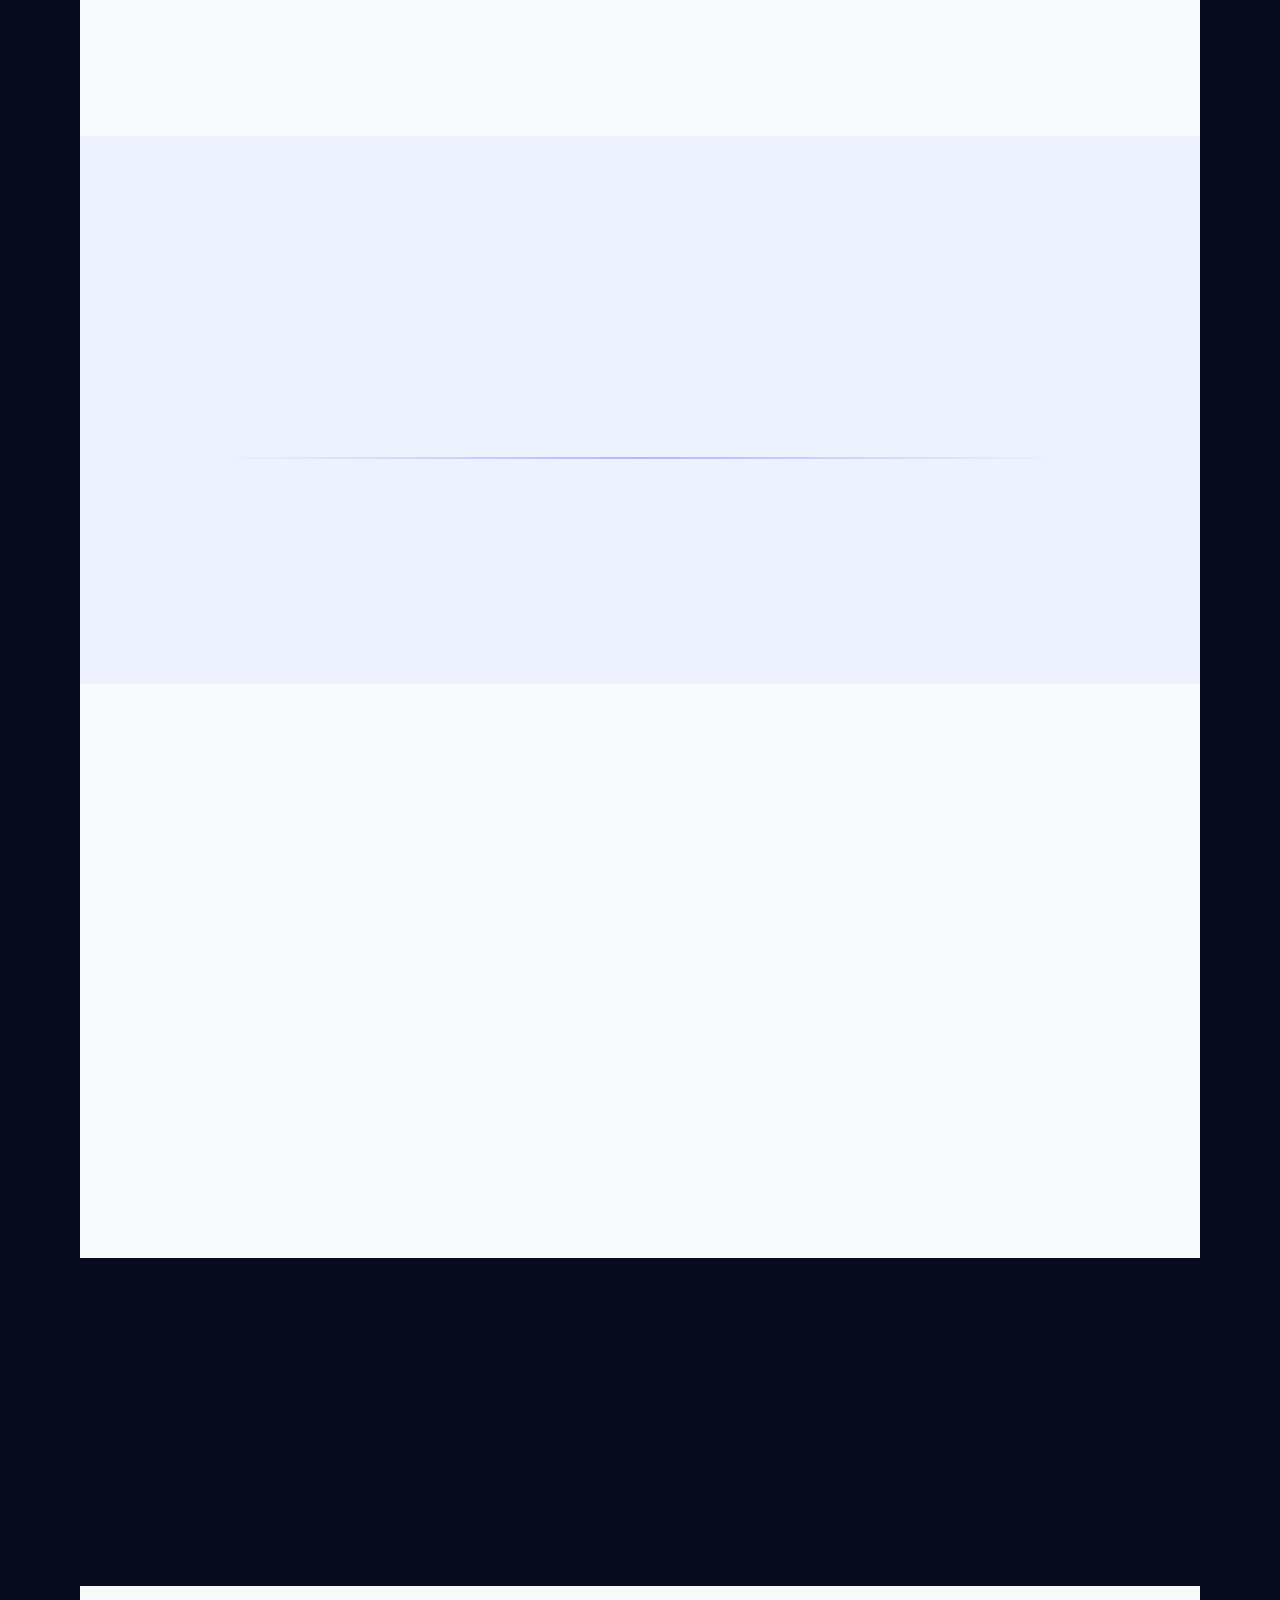
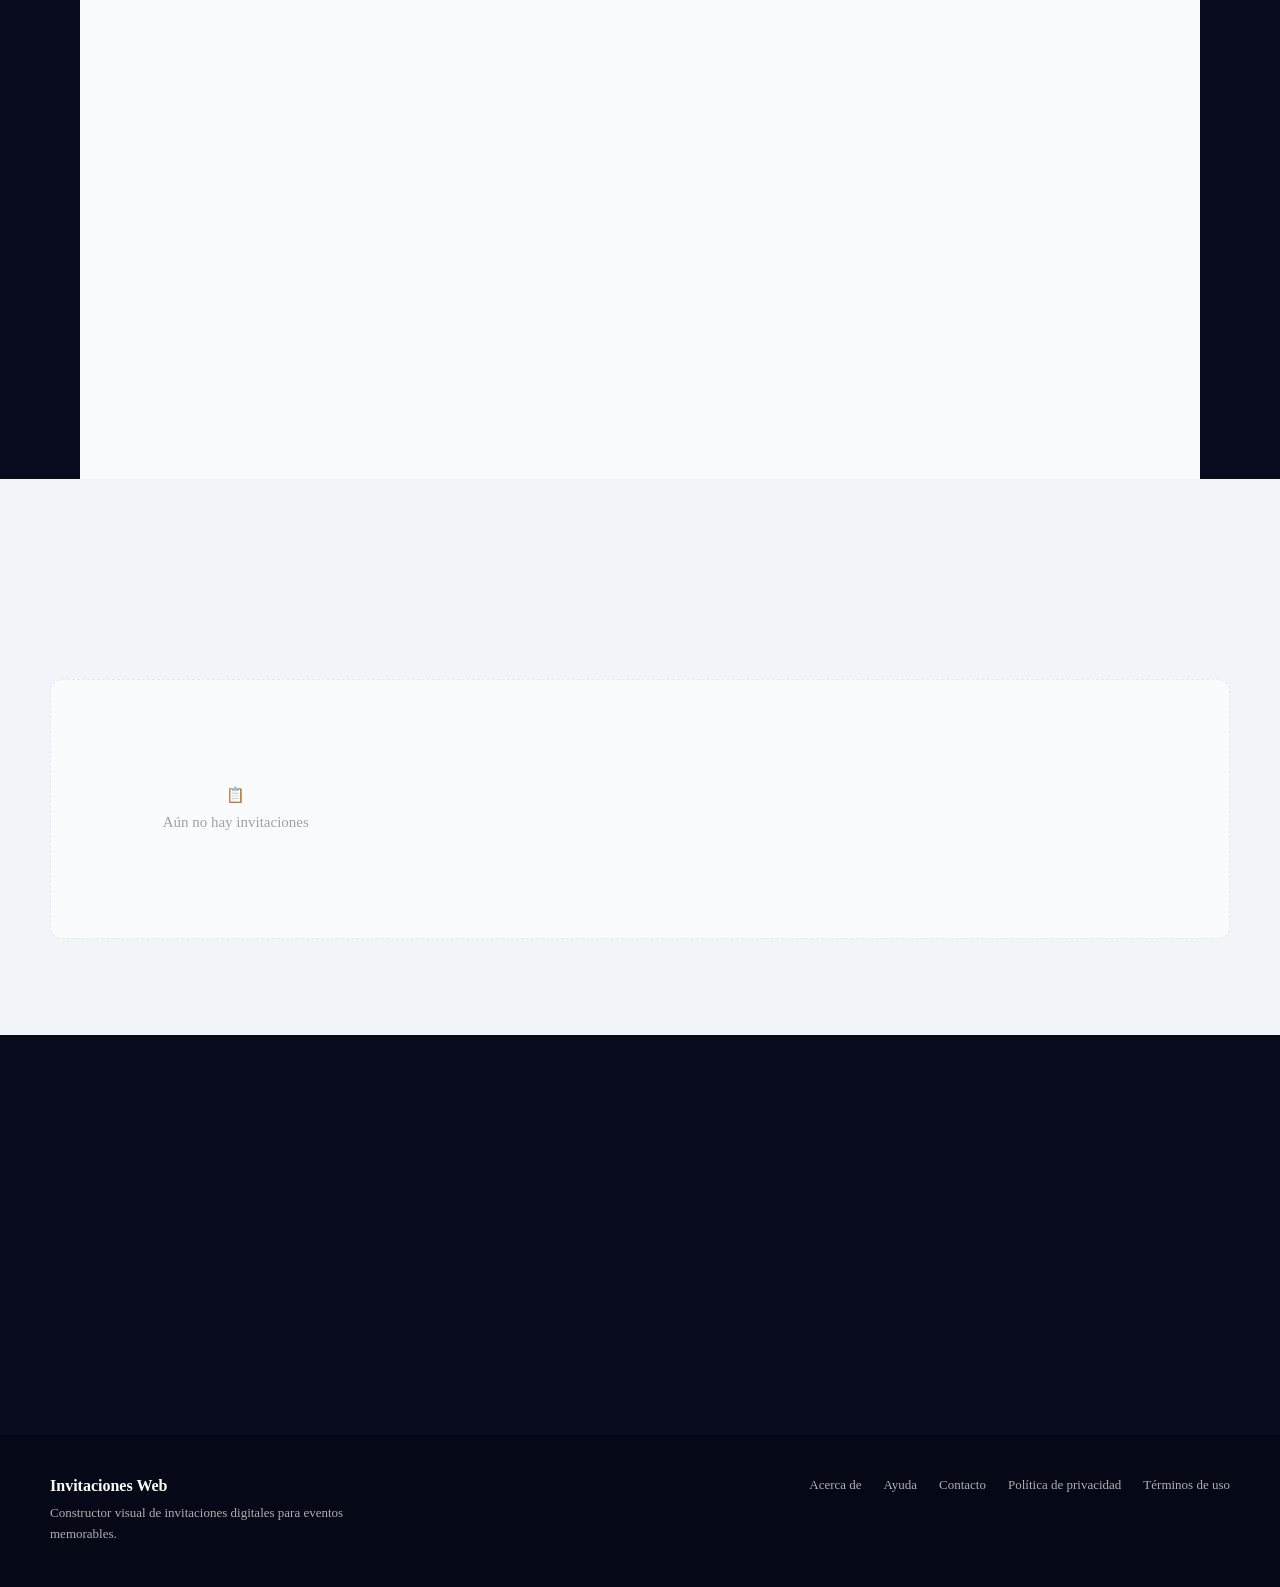
==== commit ec4b301a: "Corregir scroll de paneles del editor" ====
--- a/index.html
+++ b/index.html
@@ -6,28 +6,242 @@
   <title>Invitaciones Web</title>
   <link rel="stylesheet" href="assets/css/style.css">
 </head>
-<body data-page="home">
-  <header class="site-header">
-    <section class="hero container">
-      <div class="hero-content">
-        <p class="eyebrow">Eventos digitales</p>
-        <h1>Invitaciones listas para compartir</h1>
-        <p>Administra cumpleaños, bodas, bautismos y eventos desde una estructura simple para GitHub Pages.</p>
-        <button id="createInvitationButton" class="button primary home-create-button" type="button">Crear invitación</button>
-      </div>
-    </section>
+<body data-page="home" class="landing-home">
+  <header class="landing-header">
+    <a class="landing-logo" href="index.html" aria-label="Invitaciones Web">
+      <span>iw</span>
+      <strong>Invitaciones Web</strong>
+    </a>
+
+    <nav class="landing-nav" aria-label="Navegacion principal">
+      <a href="#inicio">Inicio</a>
+      <a href="#plantillas">Plantillas</a>
+      <a href="editor.html">Editor</a>
+      <a href="#funciones">Funciones</a>
+      <a href="#precios">Precios</a>
+      <a href="#contacto">Contacto</a>
+    </nav>
+
+    <a class="landing-header-cta" href="editor.html" data-open-design-selector>Nuevo dise�o</a>
   </header>
 
-  <main class="container main-section">
-    <div class="section-heading">
-      <div>
-        <p class="eyebrow">Disponibles</p>
-        <h2>Invitaciones</h2>
-      </div>
-      <span id="invitationCount" class="counter">0 eventos</span>
+  <main>
+    <section class="landing-hero" id="inicio">
+      <div class="landing-hero-glow hero-glow-one"></div>
+      <div class="landing-hero-glow hero-glow-two"></div>
+      <div class="landing-orbit orbit-one"></div>
+      <div class="landing-orbit orbit-two"></div>
+
+      <div class="landing-hero-content" data-reveal>
+        <p class="landing-eyebrow">Eventos digitales premium</p>
+        <h1>Crea Invitaciones Digitales Inolvidables</h1>
+        <p>
+          Diseña, personaliza y comparte invitaciones para cumpleaños, bodas, bautismos,
+          quinceañeras y eventos corporativos. Recibe confirmaciones RSVP, genera QR y exporta
+          diseños listos para publicar.
+        </p>
+        <div class="landing-hero-actions">
+          <a id="createInvitationButton" class="landing-button landing-button-primary" href="editor.html" data-open-design-selector>Nuevo dise�o</a>
+          <a class="landing-button landing-button-secondary" href="invitacion.html">Ver Demostración</a>
+        </div>
+        <div class="landing-trust-row" aria-label="Beneficios">
+          <span>Editor visual</span>
+          <span>QR automático</span>
+          <span>RSVP en vivo</span>
+        </div>
+      </div>
+
+      <div class="landing-visual" aria-label="Vista previa del editor" data-reveal>
+        <div class="mockup-laptop">
+          <div class="mockup-topbar">
+            <span></span><span></span><span></span>
+          </div>
+          <div class="mockup-editor">
+            <aside>
+              <b></b><b></b><b></b><b></b>
+            </aside>
+            <div class="mockup-canvas">
+              <div class="mockup-invitation">
+                <span class="mockup-badge">Boda</span>
+                <h2>Lucía & Mateo</h2>
+                <p>20 · 09 · 2026</p>
+                <button>Confirmar</button>
+              </div>
+            </div>
+            <section>
+              <i></i><i></i><i></i>
+            </section>
+          </div>
+        </div>
+
+        <article class="floating-card card-wedding">
+          <span>Boda elegante</span>
+          <strong>Lucía & Mateo</strong>
+        </article>
+        <article class="floating-card card-birthday">
+          <span>Cumpleaños</span>
+          <strong>Fiesta de Sofi</strong>
+        </article>
+        <article class="floating-card card-baptism">
+          <span>Bautismo</span>
+          <strong>Emma</strong>
+        </article>
+        <article class="floating-card card-quince">
+          <span>Quinceañera</span>
+          <strong>Valentina XV</strong>
+        </article>
+        <article class="floating-card card-corporate">
+          <span>Corporativo</span>
+          <strong>Launch Night</strong>
+        </article>
+      </div>
+    </section>
+
+    <section class="landing-section" id="funciones">
+      <div class="landing-section-heading" data-reveal>
+        <p class="landing-eyebrow">Funciones clave</p>
+        <h2>Todo lo que necesitas para publicar una invitación profesional</h2>
+      </div>
+
+      <div class="feature-grid">
+        <article class="feature-card" data-reveal><span>✦</span><h3>Crear Eventos</h3><p>Configura fecha, lugar, anfitrión, mapa y datos principales en minutos.</p></article>
+        <article class="feature-card" data-reveal><span>✎</span><h3>Editor Visual Estilo Canva</h3><p>Agrega textos, fotos, marcos, stickers, capas y efectos visuales.</p></article>
+        <article class="feature-card" data-reveal><span>◉</span><h3>Vista Previa en Tiempo Real</h3><p>Revisa exactamente cómo se verá la invitación antes de compartirla.</p></article>
+        <article class="feature-card" data-reveal><span>⇩</span><h3>Exportación Avanzada</h3><p>Exporta PNG, HTML público y códigos QR listos para enviar.</p></article>
+        <article class="feature-card" data-reveal><span>↗</span><h3>Compartir Fácilmente</h3><p>Genera enlaces públicos compatibles con WhatsApp, redes y GitHub Pages.</p></article>
+        <article class="feature-card" data-reveal><span>✓</span><h3>RSVP Inteligente</h3><p>Recibe confirmaciones de asistencia conectadas a tu flujo de gestión.</p></article>
+        <article class="feature-card" data-reveal><span>▦</span><h3>Panel de Administración</h3><p>Gestiona invitaciones, confirmados, enlaces, exportaciones y datos del evento.</p></article>
+      </div>
+    </section>
+
+    <section class="landing-section workflow-section">
+      <div class="landing-section-heading" data-reveal>
+        <p class="landing-eyebrow">Cómo funciona</p>
+        <h2>De la idea al enlace público en cuatro pasos</h2>
+      </div>
+
+      <div class="workflow-grid">
+        <article data-reveal><span>1</span><h3>Crear Evento</h3><p>Ingresa los datos principales.</p></article>
+        <article data-reveal><span>2</span><h3>Diseñar Invitación</h3><p>Personaliza visuales, textos y fotos.</p></article>
+        <article data-reveal><span>3</span><h3>Compartir Enlace/QR</h3><p>Publica y envía tu invitación.</p></article>
+        <article data-reveal><span>4</span><h3>Recibir Confirmaciones</h3><p>Centraliza respuestas RSVP.</p></article>
+      </div>
+    </section>
+
+    <section class="landing-section comparison-section" id="plantillas">
+      <div class="comparison-card before-card" data-reveal>
+        <p>Antes</p>
+        <h3>Diseño Simple</h3>
+        <div class="simple-preview">
+          <span>Invitación</span>
+          <strong>Mi evento</strong>
+          <small>Fecha y lugar</small>
+        </div>
+      </div>
+      <div class="comparison-card after-card" data-reveal>
+        <p>Después</p>
+        <h3>Invitación Profesional Animada</h3>
+        <div class="premium-preview">
+          <span>Premium</span>
+          <strong>Una experiencia visual</strong>
+          <small>Con RSVP, QR, música y efectos</small>
+        </div>
+      </div>
+    </section>
+
+    <section class="stats-section" id="precios">
+      <div class="stat-card" data-reveal><strong>Miles</strong><span>de invitaciones creadas</span></div>
+      <div class="stat-card" data-reveal><strong>Miles</strong><span>de invitados confirmados</span></div>
+      <div class="stat-card" data-reveal><strong>113</strong><span>eventos publicados</span></div>
+      <div class="stat-card" data-reveal><strong>100+</strong><span>usuarios activos</span></div>
+    </section>
+
+    <section class="landing-section testimonials-section">
+      <div class="landing-section-heading" data-reveal>
+        <p class="landing-eyebrow">Testimonios</p>
+        <h2>Eventos que se ven bien desde el primer enlace</h2>
+      </div>
+      <div class="testimonial-grid">
+        <article data-reveal><p>“Armamos la invitación de boda en una tarde y el QR nos salvó la organización.”</p><strong>Camila R.</strong></article>
+        <article data-reveal><p>“El editor visual hizo que la invitación de quince pareciera hecha por una agencia.”</p><strong>Mariana G.</strong></article>
+        <article data-reveal><p>“Compartimos el evento corporativo y las confirmaciones quedaron ordenadas.”</p><strong>Diego P.</strong></article>
+      </div>
+    </section>
+
+    <section class="my-invitations-section">
+      <div class="section-heading" data-reveal id="invitaciones">
+        <div>
+          <p class="landing-eyebrow">Panel rápido</p>
+          <h2>Mis dise�os</h2>
+        </div>
+        <span id="invitationCount" class="counter">0 eventos</span>
+      </div>
+      <section id="invitationList" class="cards-grid" aria-live="polite"></section>
+    </section>
+
+    <section class="final-cta" id="contacto" data-reveal>
+      <div class="confetti-dot dot-one"></div>
+      <div class="confetti-dot dot-two"></div>
+      <div class="confetti-dot dot-three"></div>
+      <p class="landing-eyebrow">Listo para publicar</p>
+      <h2>Empieza a crear dise�os que sorprendan a todos</h2>
+      <a class="landing-button landing-button-primary" href="editor.html" data-open-design-selector>Crear mi primer dise�o</a>
+    </section>
+  </main>
+
+
+  <div class="design-selector-modal" id="designSelectorModal" hidden>
+    <div class="design-selector-backdrop" data-close-design-selector></div>
+    <section class="design-selector-dialog" role="dialog" aria-modal="true" aria-labelledby="designSelectorTitle">
+      <button class="design-selector-close" type="button" data-close-design-selector aria-label="Cerrar">x</button>
+      <p class="landing-eyebrow">Nuevo dise�o</p>
+      <h2 id="designSelectorTitle">Elige qu� quieres crear</h2>
+      <p class="design-selector-copy">Selecciona un formato, elige una plantilla y abre el editor con el lienzo correcto.</p>
+
+      <div class="design-type-grid">
+        <button type="button" data-design-preset="mobile-invitation" data-design-title="Invitaci�n m�vil"><span>IV</span><strong>Invitaci�n m�vil</strong><small>390 x 844</small></button>
+        <button type="button" data-design-preset="mobile-invitation" data-design-title="Cumplea�os"><span>CU</span><strong>Cumplea�os</strong><small>Plantillas festivas</small></button>
+        <button type="button" data-design-preset="mobile-invitation" data-design-title="Boda"><span>BO</span><strong>Boda</strong><small>Elegante y RSVP</small></button>
+        <button type="button" data-design-preset="mobile-invitation" data-design-title="Bautismo"><span>BA</span><strong>Bautismo</strong><small>Suave y familiar</small></button>
+        <button type="button" data-design-preset="mobile-invitation" data-design-title="Evento"><span>EV</span><strong>Evento</strong><small>General</small></button>
+        <button type="button" data-design-preset="instagram-post" data-design-title="Post Instagram"><span>IG</span><strong>Post Instagram</strong><small>1080 x 1080</small></button>
+        <button type="button" data-design-preset="instagram-story" data-design-title="Historia Instagram"><span>ST</span><strong>Historia Instagram</strong><small>1080 x 1920</small></button>
+        <button type="button" data-design-preset="whatsapp-status" data-design-title="Estado WhatsApp"><span>WA</span><strong>Estado WhatsApp</strong><small>1080 x 1920</small></button>
+        <button type="button" data-design-preset="facebook-post" data-design-title="Publicaci�n Facebook"><span>FB</span><strong>Publicaci�n Facebook</strong><small>1200 x 1200</small></button>
+        <button type="button" data-design-preset="web-banner" data-design-title="Banner Web"><span>BW</span><strong>Banner Web</strong><small>1920 x 1080</small></button>
+        <button type="button" data-design-preset="landing-mobile" data-design-title="Landing Mobile"><span>LM</span><strong>Landing Mobile</strong><small>390 x 844</small></button>
+        <button type="button" data-design-preset="custom" data-design-title="Tama�o Personalizado"><span>PX</span><strong>Tama�o Personalizado</strong><small>Ancho x Alto</small></button>
+      </div>
+
+      <div class="template-choice-panel" id="templateChoicePanel" hidden>
+        <div>
+          <h3>Elige una plantilla</h3>
+          <p>Recomendadas, recientes o lienzo en blanco.</p>
+        </div>
+        <div class="template-choice-grid">
+          <button type="button" data-template-choice="recommended">Plantillas recomendadas</button>
+          <button type="button" data-template-choice="recent">Plantillas recientes</button>
+          <button type="button" data-template-choice="blank">Lienzo en blanco</button>
+        </div>
+        <div class="custom-design-size" id="homeCustomDesignSize" hidden>
+          <input id="homeCustomWidth" type="number" min="100" max="4000" value="390" aria-label="Ancho">
+          <span>x</span>
+          <input id="homeCustomHeight" type="number" min="100" max="4000" value="844" aria-label="Alto">
+        </div>
+      </div>
+    </section>
+  </div>
+  <footer class="landing-footer">
+    <div>
+      <strong>Invitaciones Web</strong>
+      <p>Constructor visual de invitaciones digitales para eventos memorables.</p>
     </div>
-    <section id="invitationList" class="cards-grid" aria-live="polite"></section>
-  </main>
+    <a href="#funciones">Acerca de</a>
+    <a href="#inicio">Ayuda</a>
+    <a href="#contacto">Contacto</a>
+    <a href="#contacto">Política de privacidad</a>
+    <a href="#contacto">Términos de uso</a>
+  </footer>
 
   <script src="assets/js/data.js"></script>
   <script src="assets/js/app.js"></script>
--- a/assets/css/style.css
+++ b/assets/css/style.css
@@ -698,6 +698,29 @@
   margin: 0;
   color: var(--danger);
   font-weight: 800;
+}
+
+.storage-warning {
+  position: fixed;
+  right: 18px;
+  bottom: 18px;
+  z-index: 9999;
+  max-width: min(420px, calc(100vw - 36px));
+  padding: 14px 16px;
+  border-radius: 8px;
+  background: #26302f;
+  color: #fff;
+  box-shadow: 0 18px 45px rgba(0, 0, 0, .22);
+  font-weight: 800;
+  opacity: 0;
+  pointer-events: none;
+  transform: translateY(12px);
+  transition: opacity .2s ease, transform .2s ease;
+}
+
+.storage-warning.visible {
+  opacity: 1;
+  transform: translateY(0);
 }
 
 .hidden {
@@ -1109,6 +1132,13 @@
   cursor: pointer;
 }
 
+.visual-workspace {
+  display: grid;
+  grid-template-columns: minmax(260px, 720px) minmax(240px, 320px);
+  align-items: start;
+  gap: 18px;
+}
+
 .visual-canvas-shell {
   width: min(720px, 100%);
   margin: 0 auto;
@@ -1124,10 +1154,215 @@
 .visual-canvas-shell canvas {
   width: 100% !important;
   height: 100% !important;
+  touch-action: none;
 }
 
 .visual-canvas {
   display: block;
+}
+
+.visual-side-panel {
+  display: grid;
+  gap: 14px;
+}
+
+.visual-properties-card {
+  display: grid;
+  gap: 14px;
+  padding: 14px;
+  border: 1px solid var(--line);
+  border-radius: var(--radius);
+  background: #fff;
+}
+
+.visual-control-grid {
+  display: grid;
+  grid-template-columns: repeat(2, minmax(0, 1fr));
+  gap: 12px;
+}
+
+.visual-control-grid .full-field {
+  grid-column: 1 / -1;
+}
+
+.visual-control-grid textarea,
+.visual-control-grid select,
+.visual-control-grid input,
+.visual-properties-card > label input,
+.visual-properties-card > label select {
+  width: 100%;
+  border: 1px solid var(--line);
+  border-radius: var(--radius);
+  padding: 10px 12px;
+  background: #fff;
+  color: var(--text);
+  font: inherit;
+}
+
+.visual-control-grid input[type="color"] {
+  height: 44px;
+  padding: 4px;
+}
+
+.visual-toggle-row,
+.visual-align-row,
+.visual-layer-actions,
+.visual-frame-grid {
+  display: flex;
+  flex-wrap: wrap;
+  gap: 8px;
+}
+
+.visual-frame-grid {
+  display: grid;
+  grid-template-columns: repeat(2, minmax(0, 1fr));
+}
+
+.visual-toggle-row label {
+  flex: 1 1 110px;
+  display: flex;
+  align-items: center;
+  gap: 8px;
+  padding: 10px 12px;
+  border: 1px solid var(--line);
+  border-radius: var(--radius);
+}
+
+.visual-align-row .button,
+.visual-layer-actions .button,
+.visual-frame-grid .button,
+.visual-layer-actions .visual-file-button {
+  flex: 1 1 90px;
+}
+
+.visual-layers-list {
+  display: grid;
+  gap: 8px;
+}
+
+.visual-layer-button {
+  width: 100%;
+  border: 1px solid var(--line);
+  border-radius: var(--radius);
+  padding: 10px 12px;
+  background: #f8faf9;
+  color: var(--text);
+  font: inherit;
+  text-align: left;
+  cursor: pointer;
+}
+
+.visual-layer-button.active {
+  border-color: var(--primary);
+  background: rgba(63, 125, 114, 0.1);
+  font-weight: 800;
+}
+
+.visual-layer-button.locked::after {
+  content: " bloqueado";
+  color: var(--muted);
+  font-size: 0.78rem;
+  font-weight: 600;
+}
+
+.visual-category-row {
+  display: flex;
+  gap: 8px;
+  overflow-x: auto;
+  padding-bottom: 2px;
+}
+
+.visual-category-button {
+  flex: 0 0 auto;
+  border: 1px solid var(--line);
+  border-radius: var(--radius);
+  padding: 8px 10px;
+  background: #f8faf9;
+  color: var(--text);
+  font: inherit;
+  cursor: pointer;
+}
+
+.visual-category-button.active {
+  border-color: var(--primary);
+  background: rgba(63, 125, 114, 0.1);
+  font-weight: 800;
+}
+
+.visual-element-library {
+  max-height: 260px;
+  overflow: auto;
+  display: grid;
+  grid-template-columns: repeat(3, minmax(0, 1fr));
+  gap: 8px;
+  padding-right: 2px;
+}
+
+.visual-element-item {
+  position: relative;
+  min-height: 82px;
+  display: grid;
+  place-items: center;
+  gap: 5px;
+  border: 1px solid var(--line);
+  border-radius: var(--radius);
+  padding: 8px 6px;
+  background: #fff;
+  color: var(--text);
+  font: inherit;
+  cursor: pointer;
+}
+
+.visual-element-item img {
+  width: 34px;
+  height: 34px;
+  object-fit: contain;
+}
+
+.visual-element-item span {
+  max-width: 100%;
+  overflow: hidden;
+  font-size: 0.76rem;
+  text-overflow: ellipsis;
+  white-space: nowrap;
+}
+
+.visual-favorite-button {
+  position: absolute;
+  top: 4px;
+  right: 4px;
+  width: 24px;
+  height: 24px;
+  border: 1px solid var(--line);
+  border-radius: 999px;
+  background: rgba(255,255,255,0.92);
+  color: var(--muted);
+  cursor: pointer;
+}
+
+.visual-favorite-button.active {
+  color: #c4765c;
+  border-color: #c4765c;
+}
+
+@media (max-width: 1180px) {
+  .visual-workspace {
+    grid-template-columns: 1fr;
+  }
+
+  .visual-side-panel {
+    grid-template-columns: repeat(2, minmax(0, 1fr));
+  }
+}
+
+@media (max-width: 760px) {
+  .visual-side-panel {
+    grid-template-columns: 1fr;
+  }
+
+  .visual-control-grid {
+    grid-template-columns: 1fr;
+  }
 }
 
 .editor-actions {
@@ -1833,3 +2068,5339 @@
     width: min(280px, 100%);
   }
 }
+
+/* === EDITOR REDESIGN === */
+body.pro-editor-body {
+  --editor-green: #1a4a3a;
+  --editor-border: 0.5px solid #e5e7eb;
+  --editor-surface: #f9fafb;
+  --editor-muted: #6b7280;
+  margin: 0;
+  height: 100vh;
+  overflow: hidden;
+  color: #111827;
+  background: #f3f4f6;
+  font-size: 13px;
+}
+
+body.pro-editor-body .professional-editor {
+  display: grid !important;
+  grid-template-columns: 52px 260px minmax(0, 1fr) 280px !important;
+  grid-template-rows: 48px minmax(0, 1fr) !important;
+  height: 100vh !important;
+  overflow: hidden !important;
+  background: #f3f4f6;
+}
+
+body.pro-editor-body .editor-topbar {
+  grid-column: 1 / -1;
+  grid-row: 1;
+  display: grid;
+  grid-template-columns: minmax(260px, 1fr) auto minmax(260px, 1fr);
+  align-items: center;
+  gap: 14px;
+  height: 48px;
+  padding: 0 10px;
+  background: #fff;
+  border-bottom: var(--editor-border);
+  z-index: 50;
+}
+
+body.pro-editor-body .editor-topbar-left,
+body.pro-editor-body .editor-topbar-center,
+body.pro-editor-body .editor-topbar-right {
+  display: flex;
+  align-items: center;
+  gap: 8px;
+  min-width: 0;
+}
+
+body.pro-editor-body .editor-topbar-center {
+  justify-content: center;
+}
+
+body.pro-editor-body .editor-topbar-right {
+  justify-content: flex-end;
+}
+
+body.pro-editor-body .editor-logo-mark {
+  display: inline-grid;
+  place-items: center;
+  width: 28px;
+  height: 28px;
+  border-radius: 6px;
+  background: var(--editor-green);
+  color: #fff;
+  font-size: 12px;
+  font-weight: 500;
+  line-height: 1;
+}
+
+body.pro-editor-body .editor-title-block {
+  display: grid;
+  gap: 1px;
+  min-width: 90px;
+}
+
+body.pro-editor-body .editor-title-block strong {
+  overflow: hidden;
+  color: #111827;
+  font-size: 13px;
+  font-weight: 500;
+  text-overflow: ellipsis;
+  white-space: nowrap;
+}
+
+body.pro-editor-body .editor-kicker,
+body.pro-editor-body .editor-section-heading span,
+body.pro-editor-body .editor-properties-header > span {
+  color: var(--editor-muted);
+  font-size: 10px;
+  font-weight: 500;
+  letter-spacing: 0;
+  text-transform: uppercase;
+}
+
+body.pro-editor-body .button,
+body.pro-editor-body button,
+body.pro-editor-body .visual-file-button,
+body.pro-editor-body .import-button {
+  min-height: 28px;
+  border-radius: 6px;
+  font-size: 12px;
+  font-weight: 500;
+}
+
+body.pro-editor-body .editor-topbar .button {
+  height: 28px;
+  padding: 0 10px;
+  border: var(--editor-border);
+  box-shadow: none;
+}
+
+body.pro-editor-body #visualSaveButton {
+  background: var(--editor-green);
+  border-color: var(--editor-green);
+  color: #fff;
+}
+
+body.pro-editor-body .editor-rail {
+  grid-column: 1;
+  grid-row: 2;
+  display: flex;
+  flex-direction: column;
+  align-items: center;
+  gap: 6px;
+  min-height: 0;
+  padding: 8px;
+  background: #fff;
+  border-right: var(--editor-border);
+  z-index: 40;
+}
+
+body.pro-editor-body .editor-rail-button {
+  display: grid;
+  place-items: center;
+  width: 36px;
+  height: 36px;
+  border: 0;
+  border-radius: 8px;
+  color: #374151;
+  font-size: 15px;
+  font-weight: 500;
+  text-decoration: none;
+}
+
+body.pro-editor-body .editor-rail-button:hover,
+body.pro-editor-body .editor-rail-button.active {
+  background: #eef5f1;
+  color: var(--editor-green);
+}
+
+body.pro-editor-body .editor-rail-spacer {
+  flex: 1;
+}
+
+body.pro-editor-body .builder-panel {
+  grid-column: 2;
+  grid-row: 2;
+  width: auto;
+  height: calc(100vh - 48px) !important;
+  min-height: 0 !important;
+  overflow: hidden auto !important;
+  background: #fff;
+  border-right: var(--editor-border);
+}
+
+body.pro-editor-body .builder-scroll {
+  display: grid;
+  gap: 12px;
+  padding: 12px !important;
+}
+
+body.pro-editor-body .builder-header {
+  padding: 0;
+}
+
+body.pro-editor-body .builder-header h1 {
+  margin: 0;
+  font-size: 15px;
+  font-weight: 500;
+}
+
+body.pro-editor-body .builder-header .security-note,
+body.pro-editor-body .builder-header > .button,
+body.pro-editor-body .editor-tabs,
+body.pro-editor-body .tab-panel:not([data-panel="visual"]),
+body.pro-editor-body .share-invitation-card {
+  display: none !important;
+}
+
+body.pro-editor-body .tab-panel[data-panel="visual"] {
+  display: block !important;
+}
+
+body.pro-editor-body .professional-form,
+body.pro-editor-body .visual-editor-panel {
+  display: grid;
+  gap: 12px;
+}
+
+body.pro-editor-body .editor-left-tabs {
+  display: grid;
+  grid-template-columns: repeat(3, 1fr);
+  gap: 4px;
+  padding: 4px;
+  border: var(--editor-border);
+  border-radius: 8px;
+  background: var(--editor-surface);
+}
+
+body.pro-editor-body .editor-left-tabs a,
+body.pro-editor-body .editor-property-tabs a {
+  display: grid;
+  place-items: center;
+  min-height: 26px;
+  border-radius: 6px;
+  color: var(--editor-muted);
+  font-size: 11px;
+  font-weight: 500;
+  text-decoration: none;
+}
+
+body.pro-editor-body .editor-left-tabs a.active,
+body.pro-editor-body .editor-property-tabs a.active {
+  background: #fff;
+  color: var(--editor-green);
+  box-shadow: 0 1px 2px rgba(17, 24, 39, 0.06);
+}
+
+body.pro-editor-body .editor-left-section {
+  display: grid;
+  gap: 8px;
+}
+
+body.pro-editor-body .editor-add-grid,
+body.pro-editor-body .visual-toolbar {
+  display: grid !important;
+  grid-template-columns: repeat(2, minmax(0, 1fr));
+  gap: 8px;
+}
+
+body.pro-editor-body .editor-add-grid span,
+body.pro-editor-body .visual-toolbar .button,
+body.pro-editor-body .visual-toolbar .visual-file-button {
+  display: grid;
+  place-items: center;
+  min-height: 56px;
+  padding: 8px 6px;
+  border: var(--editor-border);
+  border-radius: 8px;
+  background: var(--editor-surface);
+  color: #111827;
+  text-align: center;
+  box-shadow: none;
+}
+
+body.pro-editor-body .editor-add-grid b {
+  font-size: 20px;
+  font-weight: 500;
+  line-height: 1;
+}
+
+body.pro-editor-body .editor-add-grid small {
+  color: var(--editor-muted);
+  font-size: 11px;
+  font-weight: 400;
+}
+
+body.pro-editor-body .editor-add-grid span:hover,
+body.pro-editor-body .visual-toolbar .button:hover,
+body.pro-editor-body .visual-toolbar .visual-file-button:hover {
+  border-color: var(--editor-green);
+}
+
+body.pro-editor-body .editor-chip-grid {
+  display: grid;
+  grid-template-columns: repeat(5, 40px);
+  gap: 6px;
+}
+
+body.pro-editor-body .editor-chip-grid span {
+  display: grid;
+  place-items: center;
+  width: 40px;
+  height: 40px;
+  border: var(--editor-border);
+  border-radius: 8px;
+  background: var(--editor-surface);
+  font-size: 18px;
+}
+
+body.pro-editor-body .editor-effect-grid {
+  display: grid;
+  grid-template-columns: repeat(2, minmax(0, 1fr));
+  gap: 8px;
+}
+
+body.pro-editor-body .editor-effect-grid a {
+  min-height: 44px;
+  padding: 8px;
+  border: var(--editor-border);
+  border-radius: 8px;
+  background: var(--editor-surface);
+  color: #111827;
+  font-size: 11px;
+  text-align: center;
+  text-decoration: none;
+}
+
+body.pro-editor-body .visual-workspace {
+  display: contents !important;
+}
+
+body.pro-editor-body .visual-canvas-shell {
+  position: fixed !important;
+  inset: 48px 280px 0 312px;
+  width: min(216px, calc(100vw - 640px)) !important;
+  max-width: 216px;
+  aspect-ratio: 9 / 16;
+  height: auto !important;
+  margin: auto !important;
+  overflow: hidden;
+  border: 0;
+  border-radius: 12px;
+  background: #fff;
+  box-shadow: 0 18px 48px rgba(17, 24, 39, 0.16);
+  z-index: 10;
+}
+
+body.pro-editor-body .visual-canvas-shell::after {
+  content: "Arrastrá para mover elementos";
+  position: fixed;
+  left: 312px;
+  right: 280px;
+  bottom: max(22px, calc((100vh - 432px) / 2 - 34px));
+  color: #9ca3af;
+  font-size: 12px;
+  font-weight: 400;
+  text-align: center;
+  pointer-events: none;
+}
+
+body.pro-editor-body .visual-canvas,
+body.pro-editor-body .visual-canvas-shell .canvas-container,
+body.pro-editor-body .visual-canvas-shell canvas,
+body.pro-editor-body .visual-canvas-shell .upper-canvas,
+body.pro-editor-body .visual-canvas-shell .lower-canvas {
+  width: 100% !important;
+  height: 100% !important;
+}
+
+body.pro-editor-body .visual-side-panel {
+  position: fixed !important;
+  top: 48px;
+  right: 0;
+  bottom: 0;
+  width: 280px !important;
+  min-width: 280px;
+  max-width: 280px;
+  overflow: hidden auto;
+  padding: 12px;
+  background: #fff;
+  border-left: var(--editor-border);
+  border-radius: 0;
+  box-shadow: none;
+  z-index: 30;
+}
+
+body.pro-editor-body .editor-properties-header {
+  position: sticky;
+  top: -12px;
+  display: grid;
+  gap: 8px;
+  margin: -12px -12px 10px;
+  padding: 12px;
+  background: #fff;
+  border-bottom: var(--editor-border);
+  z-index: 2;
+}
+
+body.pro-editor-body .editor-property-tabs {
+  display: grid;
+  grid-template-columns: repeat(3, 1fr);
+  gap: 4px;
+  padding: 4px;
+  border: var(--editor-border);
+  border-radius: 8px;
+  background: var(--editor-surface);
+}
+
+body.pro-editor-body .visual-properties-card {
+  display: grid;
+  gap: 10px;
+  margin: 0 0 10px;
+  padding: 0 0 12px;
+  border: 0;
+  border-bottom: var(--editor-border);
+  border-radius: 0;
+  background: #fff;
+  box-shadow: none;
+}
+
+body.pro-editor-body .visual-properties-card h2 {
+  font-size: 15px;
+  font-weight: 500;
+}
+
+body.pro-editor-body .visual-control-grid {
+  grid-template-columns: minmax(0, 1fr) 56px;
+  gap: 8px;
+}
+
+body.pro-editor-body #visualTextValue {
+  min-height: 60px;
+  resize: vertical;
+}
+
+body.pro-editor-body #visualFontFamily {
+  min-width: 0;
+}
+
+body.pro-editor-body #visualFontSize,
+body.pro-editor-body #visualTextAngle,
+body.pro-editor-body #visualAngle {
+  width: 56px;
+}
+
+body.pro-editor-body #visualTextColor,
+body.pro-editor-body input[type="color"] {
+  width: 28px;
+  height: 28px;
+  padding: 0;
+  overflow: hidden;
+  border-radius: 50%;
+}
+
+body.pro-editor-body .visual-toggle-row {
+  display: flex;
+  flex-wrap: wrap;
+  gap: 6px;
+}
+
+body.pro-editor-body .visual-toggle-row label {
+  min-height: 28px;
+  padding: 5px 10px;
+  border: var(--editor-border);
+  border-radius: 20px;
+  background: var(--editor-surface);
+  font-size: 12px;
+}
+
+body.pro-editor-body .visual-align-row,
+body.pro-editor-body .visual-frame-grid,
+body.pro-editor-body .visual-layer-actions {
+  gap: 6px;
+}
+
+body.pro-editor-body .visual-align-row .button,
+body.pro-editor-body .visual-frame-grid .button,
+body.pro-editor-body .visual-layer-actions .button {
+  min-height: 28px;
+  border: var(--editor-border);
+  border-radius: 6px;
+  background: #fff;
+  color: #111827;
+  box-shadow: none;
+}
+
+body.pro-editor-body .visual-layers-list {
+  display: grid;
+  gap: 6px;
+}
+
+body.pro-editor-body .visual-layer-item,
+body.pro-editor-body .visual-layer-row {
+  min-height: 36px;
+  border: var(--editor-border);
+  border-radius: 8px;
+  background: var(--editor-surface);
+}
+
+body.pro-editor-body .editor-actions {
+  display: grid;
+  gap: 8px;
+  padding: 10px 0 0;
+  background: #fff;
+  box-shadow: none;
+}
+
+body.pro-editor-body .editor-actions .button {
+  width: 100%;
+  justify-content: center;
+}
+
+body.pro-editor-body .live-preview-panel {
+  position: absolute;
+  width: 1px;
+  height: 1px;
+  overflow: hidden;
+  opacity: 0;
+  pointer-events: none;
+}
+
+@media (max-width: 1080px) {
+  body.pro-editor-body .professional-editor {
+    grid-template-columns: 52px 240px minmax(0, 1fr) 260px !important;
+  }
+
+  body.pro-editor-body .visual-side-panel {
+    width: 260px !important;
+    min-width: 260px;
+    max-width: 260px;
+  }
+
+  body.pro-editor-body .visual-canvas-shell {
+    right: 260px;
+    left: 292px;
+    width: min(196px, calc(100vw - 580px)) !important;
+  }
+}
+
+@media (max-width: 860px) {
+  body.pro-editor-body {
+    height: auto;
+    overflow: auto;
+  }
+
+  body.pro-editor-body .professional-editor {
+    display: grid !important;
+    grid-template-columns: 52px minmax(0, 1fr) !important;
+    grid-template-rows: auto minmax(360px, 58vh) auto auto !important;
+    min-height: 100vh;
+    height: auto !important;
+  }
+
+  body.pro-editor-body .editor-topbar {
+    grid-template-columns: 1fr;
+    height: auto;
+    min-height: 48px;
+    padding: 8px;
+  }
+
+  body.pro-editor-body .editor-topbar-left,
+  body.pro-editor-body .editor-topbar-center,
+  body.pro-editor-body .editor-topbar-right {
+    justify-content: flex-start;
+    flex-wrap: wrap;
+  }
+
+  body.pro-editor-body .editor-rail {
+    grid-row: 2 / 5;
+  }
+
+  body.pro-editor-body .builder-panel {
+    grid-column: 2;
+    grid-row: 3;
+    height: auto !important;
+    max-height: none;
+    border-top: var(--editor-border);
+  }
+
+  body.pro-editor-body .visual-canvas-shell {
+    position: relative !important;
+    grid-column: 2;
+    grid-row: 2;
+    inset: auto;
+    width: min(216px, 80vw) !important;
+    margin: 18px auto !important;
+  }
+
+  body.pro-editor-body .visual-canvas-shell::after {
+    position: absolute;
+    right: 0;
+    bottom: -26px;
+    left: 0;
+  }
+
+  body.pro-editor-body .visual-side-panel {
+    position: relative !important;
+    grid-column: 2;
+    grid-row: 4;
+    top: auto;
+    right: auto;
+    bottom: auto;
+    width: auto !important;
+    min-width: 0;
+    max-width: none;
+    border-top: var(--editor-border);
+    border-left: 0;
+  }
+}
+
+/* === HOME REDESIGN === */
+body[data-page="home"] {
+  display: grid;
+  grid-template-columns: 200px minmax(0, 1fr);
+  min-height: 100vh;
+  margin: 0;
+  background: #f8f7f4;
+  color: #1a1a1a;
+  font-size: 14px;
+}
+
+body[data-page="home"] .home-sidebar {
+  position: fixed;
+  inset: 0 auto 0 0;
+  z-index: 20;
+  display: flex;
+  flex-direction: column;
+  width: 200px;
+  height: 100vh;
+  padding: 18px 14px;
+  background: #1a4a3a;
+  color: #fff;
+}
+
+body[data-page="home"] .home-brand {
+  display: flex;
+  align-items: center;
+  gap: 10px;
+  margin-bottom: 28px;
+  color: #fff;
+  text-decoration: none;
+}
+
+body[data-page="home"] .home-brand-mark {
+  display: grid;
+  place-items: center;
+  width: 32px;
+  height: 32px;
+  border-radius: 6px;
+  background: rgba(255, 255, 255, 0.1);
+  color: #fff;
+  font-size: 13px;
+  font-weight: 500;
+}
+
+body[data-page="home"] .home-brand strong,
+body[data-page="home"] .home-brand small {
+  display: block;
+  letter-spacing: 0;
+}
+
+body[data-page="home"] .home-brand strong {
+  font-size: 13px;
+  font-weight: 500;
+}
+
+body[data-page="home"] .home-brand small {
+  margin-top: 2px;
+  color: rgba(255, 255, 255, 0.5);
+  font-size: 11px;
+  font-weight: 400;
+}
+
+body[data-page="home"] .home-nav-links {
+  display: grid;
+  gap: 4px;
+}
+
+body[data-page="home"] .home-nav-links a {
+  display: flex;
+  align-items: center;
+  gap: 10px;
+  padding: 10px 14px;
+  border-radius: 6px;
+  color: rgba(255, 255, 255, 0.8);
+  font-size: 13px;
+  font-weight: 400;
+  text-decoration: none;
+}
+
+body[data-page="home"] .home-nav-links a:hover {
+  background: rgba(255, 255, 255, 0.08);
+  color: #fff;
+}
+
+body[data-page="home"] .home-nav-links a.active {
+  background: rgba(255, 255, 255, 0.1);
+  color: #fff;
+}
+
+body[data-page="home"] .home-nav-links span {
+  width: 14px;
+  color: currentColor;
+  font-size: 13px;
+  line-height: 1;
+}
+
+body[data-page="home"] .home-shell {
+  grid-column: 2;
+  width: 100%;
+}
+
+body[data-page="home"] .site-header {
+  background: #f8f7f4;
+}
+
+body[data-page="home"] .hero {
+  position: relative;
+  min-height: 340px;
+  height: 340px;
+  overflow: hidden;
+  margin: 0;
+  padding: 0;
+  border-radius: 0;
+  background:
+    radial-gradient(circle at 78% 24%, rgba(212, 196, 176, 0.68), transparent 30%),
+    linear-gradient(135deg, #efe7dc 0%, #f7f2eb 52%, #e2d4c3 100%);
+}
+
+body[data-page="home"] .hero::before {
+  content: "";
+  position: absolute;
+  inset: 0;
+  background-image:
+    linear-gradient(rgba(255, 255, 255, 0.22) 1px, transparent 1px),
+    linear-gradient(90deg, rgba(255, 255, 255, 0.22) 1px, transparent 1px);
+  background-size: 34px 34px;
+  opacity: 0.22;
+}
+
+body[data-page="home"] .hero-shape {
+  position: absolute;
+  display: block;
+  pointer-events: none;
+}
+
+body[data-page="home"] .hero-shape-one {
+  right: -130px;
+  top: -150px;
+  width: 420px;
+  height: 420px;
+  fill: rgba(201, 184, 168, 0.48);
+}
+
+body[data-page="home"] .hero-shape-two {
+  right: 0;
+  bottom: -1px;
+  width: min(520px, 54vw);
+  height: 240px;
+  fill: rgba(26, 74, 58, 0.1);
+}
+
+body[data-page="home"] .hero-shape-three {
+  right: 190px;
+  top: 58px;
+  width: 240px;
+  height: 240px;
+  fill: rgba(212, 196, 176, 0.44);
+}
+
+body[data-page="home"] .hero-content {
+  position: relative;
+  z-index: 1;
+  display: flex;
+  flex-direction: column;
+  justify-content: center;
+  max-width: 520px;
+  min-height: 340px;
+  padding: 48px;
+}
+
+body[data-page="home"] .eyebrow {
+  margin: 0 0 8px;
+  color: #1a4a3a;
+  font-size: 11px;
+  font-weight: 500;
+  letter-spacing: 0.12em;
+  text-transform: uppercase;
+}
+
+body[data-page="home"] .hero h1 {
+  max-width: 520px;
+  margin: 0 0 12px;
+  color: #1a1a1a;
+  font-size: 48px;
+  font-weight: 700;
+  letter-spacing: 0;
+  line-height: 1.1;
+}
+
+body[data-page="home"] .hero-content > p:not(.eyebrow) {
+  max-width: 400px;
+  margin: 0 0 22px;
+  color: #6b7280;
+  font-size: 15px;
+  font-weight: 400;
+  line-height: 1.6;
+}
+
+body[data-page="home"] #createInvitationButton {
+  align-self: flex-start;
+  padding: 12px 24px;
+  border: 0;
+  border-radius: 24px;
+  background: #1a4a3a;
+  color: #fff;
+  font-size: 14px;
+  font-weight: 500;
+  cursor: pointer;
+  box-shadow: none;
+}
+
+body[data-page="home"] #createInvitationButton:hover {
+  background: #15382d;
+}
+
+body[data-page="home"] .main-section {
+  min-height: calc(100vh - 340px);
+  padding: 40px 48px;
+  background: #f8f7f4;
+}
+
+body[data-page="home"] .section-heading {
+  display: flex;
+  align-items: flex-end;
+  justify-content: space-between;
+  gap: 20px;
+  margin-bottom: 24px;
+}
+
+body[data-page="home"] .section-heading .eyebrow {
+  margin-bottom: 4px;
+  letter-spacing: 0.1em;
+}
+
+body[data-page="home"] .section-heading h2 {
+  margin: 0;
+  color: #1a1a1a;
+  font-size: 28px;
+  font-weight: 600;
+  letter-spacing: 0;
+}
+
+body[data-page="home"] #invitationCount.counter {
+  align-self: flex-end;
+  padding-bottom: 4px;
+  color: #9ca3af;
+  font-size: 13px;
+  font-weight: 400;
+}
+
+body[data-page="home"] #invitationList.cards-grid {
+  display: grid;
+  grid-template-columns: repeat(auto-fill, minmax(200px, 1fr));
+  gap: 20px;
+}
+
+body[data-page="home"] #invitationList:empty {
+  display: grid;
+  min-height: 260px;
+  place-items: center;
+  padding: 60px;
+  border: 0.5px dashed #e5e7eb;
+  border-radius: 12px;
+  background: rgba(255, 255, 255, 0.55);
+}
+
+body[data-page="home"] #invitationList:empty::before {
+  content: "\1F4CB\A A\00FAn no hay invitaciones";
+  color: #9ca3af;
+  font-size: 15px;
+  font-weight: 400;
+  line-height: 1.8;
+  text-align: center;
+  white-space: pre;
+}
+
+body[data-page="home"] .home-invitation-card {
+  overflow: hidden;
+  border: 0.5px solid #e5e7eb;
+  border-radius: 12px;
+  background: #fff;
+  box-shadow: none;
+  transition: transform 0.15s ease, box-shadow 0.15s ease;
+}
+
+body[data-page="home"] .home-invitation-card:hover {
+  transform: translateY(-2px);
+  box-shadow: 0 4px 16px rgba(0, 0, 0, 0.08);
+}
+
+body[data-page="home"] .home-card-thumbnail {
+  display: flex;
+  align-items: center;
+  justify-content: center;
+  aspect-ratio: 3 / 4;
+  background: #f3f0eb;
+  color: #9ca3af;
+  font-size: 12px;
+  font-weight: 400;
+}
+
+body[data-page="home"] .home-card-thumbnail img {
+  width: 100%;
+  height: 100%;
+  object-fit: cover;
+}
+
+body[data-page="home"] .home-card-thumbnail.is-empty::before {
+  content: "◇";
+  display: block;
+  margin-right: 6px;
+  color: #c9b8a8;
+  font-size: 22px;
+}
+
+body[data-page="home"] .home-card-body {
+  padding: 12px 14px;
+}
+
+body[data-page="home"] .home-card-body h3 {
+  margin: 0 0 4px;
+  color: #1a1a1a;
+  font-size: 14px;
+  font-weight: 500;
+  line-height: 1.35;
+}
+
+body[data-page="home"] .home-card-body p {
+  margin: 0 0 12px;
+  color: #1a4a3a;
+  font-size: 12px;
+  font-weight: 400;
+}
+
+body[data-page="home"] .home-card-actions {
+  display: flex;
+  flex-wrap: wrap;
+  gap: 6px;
+}
+
+body[data-page="home"] .home-card-actions .button {
+  min-height: 0;
+  padding: 5px 12px;
+  border-radius: 20px;
+  font-size: 12px;
+  font-weight: 500;
+  line-height: 1.2;
+  box-shadow: none;
+}
+
+body[data-page="home"] .home-card-actions .button.primary {
+  border: 0;
+  background: #1a4a3a;
+  color: #fff;
+}
+
+body[data-page="home"] .home-card-actions .button.secondary {
+  border: 0.5px solid #e5e7eb;
+  background: transparent;
+  color: #6b7280;
+}
+
+body[data-page="home"] .home-card-actions .button.danger {
+  border: 0;
+  background: #fee2e2;
+  color: #991b1b;
+}
+
+@media (max-width: 760px) {
+  body[data-page="home"] {
+    grid-template-columns: 1fr;
+  }
+
+  body[data-page="home"] .home-sidebar {
+    position: sticky;
+    top: 0;
+    grid-column: 1;
+    width: 100%;
+    height: auto;
+    padding: 12px;
+  }
+
+  body[data-page="home"] .home-brand {
+    margin-bottom: 12px;
+  }
+
+  body[data-page="home"] .home-nav-links {
+    grid-template-columns: repeat(3, minmax(0, 1fr));
+  }
+
+  body[data-page="home"] .home-nav-links a {
+    justify-content: center;
+    padding: 9px 8px;
+  }
+
+  body[data-page="home"] .home-shell {
+    grid-column: 1;
+  }
+
+  body[data-page="home"] .hero,
+  body[data-page="home"] .hero-content {
+    min-height: 360px;
+    height: auto;
+  }
+
+  body[data-page="home"] .hero-content {
+    padding: 34px 24px;
+  }
+
+  body[data-page="home"] .hero h1 {
+    font-size: 38px;
+  }
+
+  body[data-page="home"] .main-section {
+    padding: 32px 20px;
+  }
+
+  body[data-page="home"] .section-heading {
+    align-items: flex-start;
+    flex-direction: column;
+    gap: 8px;
+  }
+}
+
+/* === PREMIUM LANDING HOME === */
+body[data-page="home"].landing-home {
+  display: block;
+  min-height: 100vh;
+  margin: 0;
+  overflow-x: hidden;
+  background: #080b1d;
+  color: #f8fafc;
+  font-family: inherit;
+}
+
+body[data-page="home"].landing-home .landing-header {
+  position: fixed;
+  top: 18px;
+  left: 50%;
+  z-index: 100;
+  display: flex;
+  align-items: center;
+  justify-content: space-between;
+  width: min(1180px, calc(100% - 32px));
+  min-height: 64px;
+  padding: 10px 12px 10px 16px;
+  border: 1px solid rgba(255, 255, 255, 0.12);
+  border-radius: 22px;
+  background: rgba(12, 16, 38, 0.62);
+  box-shadow: 0 24px 80px rgba(0, 0, 0, 0.28);
+  backdrop-filter: blur(18px);
+  transform: translateX(-50%);
+}
+
+body[data-page="home"].landing-home .landing-logo,
+body[data-page="home"].landing-home .landing-nav,
+body[data-page="home"].landing-home .landing-hero-actions,
+body[data-page="home"].landing-home .landing-trust-row {
+  display: flex;
+  align-items: center;
+}
+
+body[data-page="home"].landing-home .landing-logo {
+  gap: 10px;
+  color: #fff;
+  text-decoration: none;
+}
+
+body[data-page="home"].landing-home .landing-logo span {
+  display: grid;
+  place-items: center;
+  width: 36px;
+  height: 36px;
+  border-radius: 10px;
+  background: linear-gradient(135deg, #7c3aed, #06b6d4);
+  color: #fff;
+  font-size: 13px;
+  font-weight: 700;
+  box-shadow: 0 0 24px rgba(124, 58, 237, 0.56);
+}
+
+body[data-page="home"].landing-home .landing-logo strong {
+  font-size: 15px;
+  font-weight: 700;
+  letter-spacing: 0;
+}
+
+body[data-page="home"].landing-home .landing-nav {
+  gap: 4px;
+}
+
+body[data-page="home"].landing-home .landing-nav a,
+body[data-page="home"].landing-home .landing-header-cta {
+  border-radius: 999px;
+  color: rgba(255, 255, 255, 0.72);
+  font-size: 13px;
+  font-weight: 500;
+  text-decoration: none;
+}
+
+body[data-page="home"].landing-home .landing-nav a {
+  padding: 9px 11px;
+}
+
+body[data-page="home"].landing-home .landing-nav a:hover {
+  background: rgba(255, 255, 255, 0.08);
+  color: #fff;
+}
+
+body[data-page="home"].landing-home .landing-header-cta {
+  padding: 10px 16px;
+  background: #fff;
+  color: #101326;
+}
+
+body[data-page="home"].landing-home .landing-hero {
+  position: relative;
+  display: grid;
+  grid-template-columns: minmax(0, 0.92fr) minmax(420px, 1.08fr);
+  gap: 46px;
+  align-items: center;
+  min-height: 100vh;
+  padding: 138px max(24px, calc((100vw - 1180px) / 2)) 92px;
+  overflow: hidden;
+  background:
+    radial-gradient(circle at 18% 20%, rgba(99, 102, 241, 0.32), transparent 28%),
+    radial-gradient(circle at 84% 24%, rgba(168, 85, 247, 0.30), transparent 30%),
+    linear-gradient(135deg, #08111f 0%, #12133a 48%, #2a1244 100%);
+}
+
+body[data-page="home"].landing-home .landing-hero::before {
+  content: "";
+  position: absolute;
+  inset: 0;
+  background-image:
+    linear-gradient(rgba(255,255,255,0.055) 1px, transparent 1px),
+    linear-gradient(90deg, rgba(255,255,255,0.055) 1px, transparent 1px);
+  background-size: 54px 54px;
+  mask-image: linear-gradient(to bottom, rgba(0,0,0,0.8), transparent 90%);
+}
+
+body[data-page="home"].landing-home .landing-hero-glow,
+body[data-page="home"].landing-home .landing-orbit {
+  position: absolute;
+  pointer-events: none;
+}
+
+body[data-page="home"].landing-home .landing-hero-glow {
+  width: 360px;
+  height: 360px;
+  border-radius: 999px;
+  filter: blur(42px);
+  opacity: 0.7;
+}
+
+body[data-page="home"].landing-home .hero-glow-one {
+  right: 9%;
+  top: 18%;
+  background: rgba(6, 182, 212, 0.32);
+}
+
+body[data-page="home"].landing-home .hero-glow-two {
+  left: 18%;
+  bottom: 8%;
+  background: rgba(236, 72, 153, 0.22);
+}
+
+body[data-page="home"].landing-home .landing-orbit {
+  border: 1px solid rgba(255, 255, 255, 0.1);
+  border-radius: 999px;
+}
+
+body[data-page="home"].landing-home .orbit-one {
+  right: -120px;
+  top: 130px;
+  width: 420px;
+  height: 420px;
+}
+
+body[data-page="home"].landing-home .orbit-two {
+  right: 210px;
+  bottom: 100px;
+  width: 180px;
+  height: 180px;
+}
+
+body[data-page="home"].landing-home .landing-hero-content,
+body[data-page="home"].landing-home .landing-visual {
+  position: relative;
+  z-index: 2;
+}
+
+body[data-page="home"].landing-home .landing-eyebrow {
+  margin: 0 0 12px;
+  color: #7dd3fc;
+  font-size: 12px;
+  font-weight: 700;
+  letter-spacing: 0.14em;
+  text-transform: uppercase;
+}
+
+body[data-page="home"].landing-home .landing-hero h1 {
+  max-width: 720px;
+  margin: 0;
+  color: #fff;
+  font-size: clamp(44px, 6vw, 78px);
+  font-weight: 700;
+  letter-spacing: -0.04em;
+  line-height: 0.95;
+}
+
+body[data-page="home"].landing-home .landing-hero-content > p:not(.landing-eyebrow) {
+  max-width: 620px;
+  margin: 24px 0 0;
+  color: rgba(226, 232, 240, 0.78);
+  font-size: 17px;
+  font-weight: 400;
+  line-height: 1.75;
+}
+
+body[data-page="home"].landing-home .landing-hero-actions {
+  flex-wrap: wrap;
+  gap: 14px;
+  margin-top: 32px;
+}
+
+body[data-page="home"].landing-home .landing-button {
+  display: inline-flex;
+  align-items: center;
+  justify-content: center;
+  min-height: 48px;
+  padding: 0 22px;
+  border-radius: 999px;
+  font-size: 14px;
+  font-weight: 700;
+  text-decoration: none;
+  transition: transform 0.18s ease, box-shadow 0.18s ease, background 0.18s ease;
+}
+
+body[data-page="home"].landing-home .landing-button:hover {
+  transform: translateY(-2px);
+}
+
+body[data-page="home"].landing-home .landing-button-primary {
+  border: 0;
+  background: linear-gradient(135deg, #8b5cf6, #06b6d4);
+  color: #fff;
+  box-shadow: 0 18px 40px rgba(6, 182, 212, 0.25), 0 10px 32px rgba(139, 92, 246, 0.28);
+}
+
+body[data-page="home"].landing-home #createInvitationButton.landing-button-primary {
+  align-self: auto;
+  padding: 0 22px;
+  border: 0;
+  border-radius: 999px;
+  background: linear-gradient(135deg, #8b5cf6, #06b6d4);
+  color: #fff;
+  font-size: 14px;
+  font-weight: 700;
+  box-shadow: 0 18px 40px rgba(6, 182, 212, 0.25), 0 10px 32px rgba(139, 92, 246, 0.28);
+}
+
+body[data-page="home"].landing-home .landing-button-secondary {
+  border: 1px solid rgba(255, 255, 255, 0.16);
+  background: rgba(255, 255, 255, 0.08);
+  color: #fff;
+  backdrop-filter: blur(14px);
+}
+
+body[data-page="home"].landing-home .landing-trust-row {
+  flex-wrap: wrap;
+  gap: 10px;
+  margin-top: 26px;
+}
+
+body[data-page="home"].landing-home .landing-trust-row span {
+  padding: 8px 12px;
+  border: 1px solid rgba(255, 255, 255, 0.12);
+  border-radius: 999px;
+  background: rgba(255, 255, 255, 0.07);
+  color: rgba(255, 255, 255, 0.72);
+  font-size: 12px;
+}
+
+body[data-page="home"].landing-home .landing-visual {
+  min-height: 590px;
+}
+
+body[data-page="home"].landing-home .mockup-laptop {
+  position: absolute;
+  right: 0;
+  top: 80px;
+  width: min(680px, 100%);
+  overflow: hidden;
+  border: 1px solid rgba(255, 255, 255, 0.18);
+  border-radius: 28px;
+  background: rgba(255, 255, 255, 0.10);
+  box-shadow: 0 34px 100px rgba(0, 0, 0, 0.44), 0 0 80px rgba(124, 58, 237, 0.20);
+  backdrop-filter: blur(22px);
+  animation: landingFloat 6s ease-in-out infinite;
+}
+
+body[data-page="home"].landing-home .mockup-topbar {
+  display: flex;
+  gap: 7px;
+  padding: 14px 18px;
+  background: rgba(255, 255, 255, 0.08);
+}
+
+body[data-page="home"].landing-home .mockup-topbar span {
+  width: 10px;
+  height: 10px;
+  border-radius: 999px;
+  background: rgba(255, 255, 255, 0.46);
+}
+
+body[data-page="home"].landing-home .mockup-editor {
+  display: grid;
+  grid-template-columns: 72px 1fr 120px;
+  gap: 14px;
+  min-height: 430px;
+  padding: 18px;
+}
+
+body[data-page="home"].landing-home .mockup-editor aside,
+body[data-page="home"].landing-home .mockup-editor section {
+  display: grid;
+  align-content: start;
+  gap: 12px;
+  padding: 12px;
+  border-radius: 18px;
+  background: rgba(5, 8, 22, 0.38);
+}
+
+body[data-page="home"].landing-home .mockup-editor aside b,
+body[data-page="home"].landing-home .mockup-editor section i {
+  display: block;
+  height: 38px;
+  border-radius: 12px;
+  background: rgba(255, 255, 255, 0.12);
+}
+
+body[data-page="home"].landing-home .mockup-editor section i {
+  height: 78px;
+}
+
+body[data-page="home"].landing-home .mockup-canvas {
+  display: grid;
+  place-items: center;
+  border-radius: 22px;
+  background:
+    radial-gradient(circle at 50% 25%, rgba(255,255,255,0.16), transparent 30%),
+    rgba(5, 8, 22, 0.34);
+}
+
+body[data-page="home"].landing-home .mockup-invitation {
+  display: grid;
+  place-items: center;
+  width: min(220px, 78%);
+  aspect-ratio: 9 / 16;
+  padding: 22px;
+  border-radius: 24px;
+  background:
+    radial-gradient(circle at 50% 15%, rgba(255,255,255,0.34), transparent 22%),
+    linear-gradient(160deg, #fdf2f8, #ede9fe 48%, #cffafe);
+  color: #1e1b4b;
+  text-align: center;
+  box-shadow: 0 28px 60px rgba(0, 0, 0, 0.34);
+}
+
+body[data-page="home"].landing-home .mockup-badge {
+  padding: 7px 10px;
+  border-radius: 999px;
+  background: rgba(255, 255, 255, 0.72);
+  color: #6d28d9;
+  font-size: 11px;
+  font-weight: 700;
+}
+
+body[data-page="home"].landing-home .mockup-invitation h2 {
+  max-width: 170px;
+  margin: 0;
+  font-size: 28px;
+  font-weight: 700;
+  line-height: 1;
+}
+
+body[data-page="home"].landing-home .mockup-invitation p {
+  margin: 0;
+  color: #475569;
+  font-size: 12px;
+}
+
+body[data-page="home"].landing-home .mockup-invitation button {
+  min-height: 34px;
+  padding: 0 18px;
+  border: 0;
+  border-radius: 999px;
+  background: #1a4a3a;
+  color: #fff;
+  font-size: 12px;
+}
+
+body[data-page="home"].landing-home .floating-card {
+  position: absolute;
+  z-index: 4;
+  width: 170px;
+  padding: 14px;
+  border: 1px solid rgba(255, 255, 255, 0.16);
+  border-radius: 20px;
+  background: rgba(255, 255, 255, 0.12);
+  box-shadow: 0 18px 60px rgba(0, 0, 0, 0.26);
+  backdrop-filter: blur(18px);
+  animation: landingFloat 5.4s ease-in-out infinite;
+}
+
+body[data-page="home"].landing-home .floating-card span {
+  display: block;
+  margin-bottom: 7px;
+  color: rgba(255, 255, 255, 0.62);
+  font-size: 11px;
+}
+
+body[data-page="home"].landing-home .floating-card strong {
+  color: #fff;
+  font-size: 15px;
+  font-weight: 700;
+}
+
+body[data-page="home"].landing-home .card-wedding { left: 8px; top: 56px; }
+body[data-page="home"].landing-home .card-birthday { right: 12px; top: 8px; animation-delay: -1s; }
+body[data-page="home"].landing-home .card-baptism { left: 34px; bottom: 86px; animation-delay: -2s; }
+body[data-page="home"].landing-home .card-quince { right: 42px; bottom: 46px; animation-delay: -3s; }
+body[data-page="home"].landing-home .card-corporate { left: 210px; bottom: 0; animation-delay: -1.6s; }
+
+body[data-page="home"].landing-home .landing-section,
+body[data-page="home"].landing-home .stats-section,
+body[data-page="home"].landing-home .my-invitations-section,
+body[data-page="home"].landing-home .final-cta {
+  position: relative;
+  padding: 96px max(24px, calc((100vw - 1180px) / 2));
+  background: #f8fafc;
+  color: #0f172a;
+}
+
+body[data-page="home"].landing-home .landing-section-heading {
+  max-width: 720px;
+  margin-bottom: 34px;
+}
+
+body[data-page="home"].landing-home .landing-section-heading h2,
+body[data-page="home"].landing-home .section-heading h2,
+body[data-page="home"].landing-home .final-cta h2 {
+  margin: 0;
+  color: #0f172a;
+  font-size: clamp(32px, 4vw, 54px);
+  font-weight: 700;
+  letter-spacing: -0.035em;
+  line-height: 1.03;
+}
+
+body[data-page="home"].landing-home .feature-grid {
+  display: grid;
+  grid-template-columns: repeat(4, minmax(0, 1fr));
+  gap: 18px;
+}
+
+body[data-page="home"].landing-home .feature-card,
+body[data-page="home"].landing-home .workflow-grid article,
+body[data-page="home"].landing-home .comparison-card,
+body[data-page="home"].landing-home .stat-card,
+body[data-page="home"].landing-home .testimonial-grid article {
+  border: 1px solid rgba(15, 23, 42, 0.08);
+  border-radius: 26px;
+  background: rgba(255, 255, 255, 0.76);
+  box-shadow: 0 18px 60px rgba(15, 23, 42, 0.08);
+  transition: transform 0.18s ease, box-shadow 0.18s ease, border-color 0.18s ease;
+}
+
+body[data-page="home"].landing-home .feature-card:hover,
+body[data-page="home"].landing-home .workflow-grid article:hover,
+body[data-page="home"].landing-home .comparison-card:hover,
+body[data-page="home"].landing-home .testimonial-grid article:hover {
+  transform: translateY(-5px);
+  border-color: rgba(99, 102, 241, 0.26);
+  box-shadow: 0 24px 70px rgba(15, 23, 42, 0.13);
+}
+
+body[data-page="home"].landing-home .feature-card {
+  min-height: 230px;
+  padding: 24px;
+}
+
+body[data-page="home"].landing-home .feature-card span,
+body[data-page="home"].landing-home .workflow-grid span {
+  display: grid;
+  place-items: center;
+  width: 46px;
+  height: 46px;
+  margin-bottom: 20px;
+  border-radius: 16px;
+  background: linear-gradient(135deg, #ede9fe, #cffafe);
+  color: #6d28d9;
+  font-size: 20px;
+  font-weight: 700;
+}
+
+body[data-page="home"].landing-home .feature-card h3,
+body[data-page="home"].landing-home .workflow-grid h3,
+body[data-page="home"].landing-home .comparison-card h3 {
+  margin: 0 0 10px;
+  color: #0f172a;
+  font-size: 18px;
+  font-weight: 700;
+}
+
+body[data-page="home"].landing-home .feature-card p,
+body[data-page="home"].landing-home .workflow-grid p,
+body[data-page="home"].landing-home .comparison-card p,
+body[data-page="home"].landing-home .testimonial-grid p {
+  margin: 0;
+  color: #64748b;
+  font-size: 14px;
+  line-height: 1.65;
+}
+
+body[data-page="home"].landing-home .workflow-section {
+  background: #eef2ff;
+}
+
+body[data-page="home"].landing-home .workflow-grid {
+  position: relative;
+  display: grid;
+  grid-template-columns: repeat(4, minmax(0, 1fr));
+  gap: 18px;
+}
+
+body[data-page="home"].landing-home .workflow-grid::before {
+  content: "";
+  position: absolute;
+  top: 58px;
+  left: 8%;
+  right: 8%;
+  height: 2px;
+  background: linear-gradient(90deg, transparent, rgba(99,102,241,0.42), transparent);
+}
+
+body[data-page="home"].landing-home .workflow-grid article {
+  position: relative;
+  z-index: 1;
+  padding: 22px;
+}
+
+body[data-page="home"].landing-home .comparison-section {
+  display: grid;
+  grid-template-columns: repeat(2, minmax(0, 1fr));
+  gap: 22px;
+}
+
+body[data-page="home"].landing-home .comparison-card {
+  padding: 28px;
+}
+
+body[data-page="home"].landing-home .simple-preview,
+body[data-page="home"].landing-home .premium-preview {
+  display: grid;
+  gap: 10px;
+  min-height: 260px;
+  margin-top: 20px;
+  padding: 26px;
+  border-radius: 24px;
+}
+
+body[data-page="home"].landing-home .simple-preview {
+  background: #f1f5f9;
+  color: #475569;
+}
+
+body[data-page="home"].landing-home .premium-preview {
+  background:
+    radial-gradient(circle at 80% 20%, rgba(255,255,255,0.34), transparent 26%),
+    linear-gradient(135deg, #7c3aed, #06b6d4);
+  color: #fff;
+  box-shadow: inset 0 0 80px rgba(255,255,255,0.14);
+}
+
+body[data-page="home"].landing-home .simple-preview strong,
+body[data-page="home"].landing-home .premium-preview strong {
+  align-self: center;
+  font-size: 34px;
+  font-weight: 700;
+  line-height: 1;
+}
+
+body[data-page="home"].landing-home .stats-section {
+  display: grid;
+  grid-template-columns: repeat(4, minmax(0, 1fr));
+  gap: 18px;
+  background: #080b1d;
+}
+
+body[data-page="home"].landing-home .stat-card {
+  padding: 26px;
+  background: rgba(255,255,255,0.08);
+  border-color: rgba(255,255,255,0.12);
+  color: #fff;
+}
+
+body[data-page="home"].landing-home .stat-card strong {
+  display: block;
+  margin-bottom: 8px;
+  font-size: 42px;
+  font-weight: 700;
+}
+
+body[data-page="home"].landing-home .stat-card span {
+  color: rgba(255,255,255,0.68);
+  font-size: 14px;
+}
+
+body[data-page="home"].landing-home .testimonials-section {
+  background: #f8fafc;
+}
+
+body[data-page="home"].landing-home .testimonial-grid {
+  display: grid;
+  grid-template-columns: repeat(3, minmax(0, 1fr));
+  gap: 18px;
+}
+
+body[data-page="home"].landing-home .testimonial-grid article {
+  padding: 26px;
+}
+
+body[data-page="home"].landing-home .testimonial-grid strong {
+  display: block;
+  margin-top: 18px;
+  color: #0f172a;
+  font-size: 14px;
+}
+
+body[data-page="home"].landing-home .my-invitations-section {
+  background: #f1f5f9;
+}
+
+body[data-page="home"].landing-home .my-invitations-section .section-heading {
+  display: flex;
+  align-items: flex-end;
+  justify-content: space-between;
+  gap: 18px;
+  margin-bottom: 24px;
+}
+
+body[data-page="home"].landing-home #invitationList.cards-grid {
+  display: grid;
+  grid-template-columns: repeat(auto-fill, minmax(220px, 1fr));
+  gap: 20px;
+}
+
+body[data-page="home"].landing-home .final-cta {
+  margin: 0;
+  overflow: hidden;
+  background:
+    radial-gradient(circle at 20% 20%, rgba(6,182,212,0.30), transparent 28%),
+    linear-gradient(135deg, #0f172a, #24104a 55%, #111827);
+  color: #fff;
+  text-align: center;
+}
+
+body[data-page="home"].landing-home .final-cta h2 {
+  max-width: 780px;
+  margin: 0 auto 28px;
+  color: #fff;
+}
+
+body[data-page="home"].landing-home .final-cta .landing-eyebrow {
+  color: #93c5fd;
+}
+
+body[data-page="home"].landing-home .confetti-dot {
+  position: absolute;
+  width: 12px;
+  height: 28px;
+  border-radius: 999px;
+  animation: landingFloat 4.8s ease-in-out infinite;
+}
+
+body[data-page="home"].landing-home .dot-one { left: 14%; top: 34%; background: #22d3ee; transform: rotate(24deg); }
+body[data-page="home"].landing-home .dot-two { right: 18%; top: 22%; background: #f472b6; transform: rotate(-18deg); }
+body[data-page="home"].landing-home .dot-three { right: 28%; bottom: 28%; background: #a78bfa; transform: rotate(48deg); }
+
+body[data-page="home"].landing-home .landing-footer {
+  display: grid;
+  grid-template-columns: 1.8fr repeat(5, auto);
+  gap: 22px;
+  align-items: start;
+  padding: 42px max(24px, calc((100vw - 1180px) / 2));
+  background: #050816;
+  color: rgba(255,255,255,0.68);
+}
+
+body[data-page="home"].landing-home .landing-footer strong {
+  display: block;
+  margin-bottom: 8px;
+  color: #fff;
+  font-size: 16px;
+}
+
+body[data-page="home"].landing-home .landing-footer p {
+  max-width: 320px;
+  margin: 0;
+  font-size: 13px;
+  line-height: 1.6;
+}
+
+body[data-page="home"].landing-home .landing-footer a {
+  color: rgba(255,255,255,0.68);
+  font-size: 13px;
+  text-decoration: none;
+}
+
+body[data-page="home"].landing-home .landing-footer a:hover {
+  color: #fff;
+}
+
+body[data-page="home"].landing-home [data-reveal] {
+  opacity: 0;
+  transform: translateY(24px);
+  transition: opacity 0.7s ease, transform 0.7s ease;
+}
+
+body[data-page="home"].landing-home [data-reveal].is-visible {
+  opacity: 1;
+  transform: translateY(0);
+}
+
+@keyframes landingFloat {
+  0%, 100% { transform: translateY(0); }
+  50% { transform: translateY(-14px); }
+}
+
+@media (max-width: 980px) {
+  body[data-page="home"].landing-home .landing-header {
+    align-items: flex-start;
+    flex-wrap: wrap;
+    gap: 10px;
+  }
+
+  body[data-page="home"].landing-home .landing-nav {
+    order: 3;
+    width: 100%;
+    overflow-x: auto;
+    padding-bottom: 2px;
+  }
+
+  body[data-page="home"].landing-home .landing-hero {
+    grid-template-columns: 1fr;
+    gap: 28px;
+    padding-top: 170px;
+  }
+
+  body[data-page="home"].landing-home .landing-visual {
+    min-height: 560px;
+  }
+
+  body[data-page="home"].landing-home .feature-grid,
+  body[data-page="home"].landing-home .workflow-grid,
+  body[data-page="home"].landing-home .stats-section,
+  body[data-page="home"].landing-home .testimonial-grid {
+    grid-template-columns: repeat(2, minmax(0, 1fr));
+  }
+
+  body[data-page="home"].landing-home .comparison-section,
+  body[data-page="home"].landing-home .landing-footer {
+    grid-template-columns: 1fr;
+  }
+}
+
+@media (max-width: 640px) {
+  body[data-page="home"].landing-home .landing-header {
+    top: 10px;
+    width: calc(100% - 20px);
+    border-radius: 18px;
+  }
+
+  body[data-page="home"].landing-home .landing-header-cta {
+    padding: 9px 12px;
+    font-size: 12px;
+  }
+
+  body[data-page="home"].landing-home .landing-hero {
+    padding: 190px 18px 64px;
+  }
+
+  body[data-page="home"].landing-home .landing-hero-content > p:not(.landing-eyebrow) {
+    font-size: 15px;
+  }
+
+  body[data-page="home"].landing-home .landing-visual {
+    min-height: 500px;
+  }
+
+  body[data-page="home"].landing-home .mockup-laptop {
+    top: 54px;
+  }
+
+  body[data-page="home"].landing-home .mockup-editor {
+    grid-template-columns: 46px 1fr;
+    min-height: 360px;
+    padding: 12px;
+  }
+
+  body[data-page="home"].landing-home .mockup-editor section {
+    display: none;
+  }
+
+  body[data-page="home"].landing-home .floating-card {
+    width: 138px;
+    padding: 12px;
+  }
+
+  body[data-page="home"].landing-home .card-corporate {
+    left: 100px;
+  }
+
+  body[data-page="home"].landing-home .landing-section,
+  body[data-page="home"].landing-home .stats-section,
+  body[data-page="home"].landing-home .my-invitations-section,
+  body[data-page="home"].landing-home .final-cta {
+    padding: 64px 18px;
+  }
+
+  body[data-page="home"].landing-home .feature-grid,
+  body[data-page="home"].landing-home .workflow-grid,
+  body[data-page="home"].landing-home .stats-section,
+  body[data-page="home"].landing-home .testimonial-grid {
+    grid-template-columns: 1fr;
+  }
+
+  body[data-page="home"].landing-home .workflow-grid::before {
+    display: none;
+  }
+
+  body[data-page="home"].landing-home .my-invitations-section .section-heading {
+    align-items: flex-start;
+    flex-direction: column;
+  }
+}
+
+/* === CREATE PREMIUM REDESIGN === */
+body[data-page="create"].create-premium-page {
+  min-height: 100vh;
+  margin: 0;
+  overflow-x: hidden;
+  background:
+    radial-gradient(circle at 12% 14%, rgba(59, 130, 246, 0.32), transparent 26%),
+    radial-gradient(circle at 86% 18%, rgba(168, 85, 247, 0.30), transparent 28%),
+    linear-gradient(135deg, #07111f 0%, #10123b 48%, #2b1248 100%);
+  color: #f8fafc;
+}
+
+body[data-page="create"].create-premium-page .app-sidebar,
+body[data-page="create"].create-premium-page .sidebar-overlay,
+body[data-page="create"].create-premium-page .mobile-menu-button {
+  display: none !important;
+}
+
+body[data-page="create"].create-premium-page.has-sidebar,
+body[data-page="create"].create-premium-page.sidebar-collapsed {
+  padding-left: 0 !important;
+}
+
+body[data-page="create"] .create-premium-header {
+  position: fixed;
+  top: 18px;
+  left: 50%;
+  z-index: 100;
+  display: flex;
+  align-items: center;
+  justify-content: space-between;
+  width: min(1180px, calc(100% - 32px));
+  min-height: 64px;
+  padding: 10px 12px 10px 16px;
+  border: 1px solid rgba(255, 255, 255, 0.12);
+  border-radius: 22px;
+  background: rgba(12, 16, 38, 0.64);
+  box-shadow: 0 24px 80px rgba(0, 0, 0, 0.28);
+  backdrop-filter: blur(18px);
+  transform: translateX(-50%);
+}
+
+body[data-page="create"] .create-premium-logo,
+body[data-page="create"] .create-premium-nav {
+  display: flex;
+  align-items: center;
+}
+
+body[data-page="create"] .create-premium-logo {
+  gap: 10px;
+  color: #fff;
+  text-decoration: none;
+}
+
+body[data-page="create"] .create-premium-logo span {
+  display: grid;
+  place-items: center;
+  width: 36px;
+  height: 36px;
+  border-radius: 10px;
+  background: linear-gradient(135deg, #8b5cf6, #06b6d4);
+  color: #fff;
+  font-size: 13px;
+  font-weight: 700;
+  box-shadow: 0 0 26px rgba(124, 58, 237, 0.52);
+}
+
+body[data-page="create"] .create-premium-logo strong {
+  color: #fff;
+  font-size: 15px;
+  font-weight: 700;
+}
+
+body[data-page="create"] .create-premium-nav {
+  gap: 4px;
+}
+
+body[data-page="create"] .create-premium-nav a,
+body[data-page="create"] .create-header-button {
+  border-radius: 999px;
+  color: rgba(255, 255, 255, 0.74);
+  font-size: 13px;
+  font-weight: 500;
+  text-decoration: none;
+}
+
+body[data-page="create"] .create-premium-nav a {
+  padding: 9px 11px;
+}
+
+body[data-page="create"] .create-premium-nav a:hover {
+  background: rgba(255, 255, 255, 0.08);
+  color: #fff;
+}
+
+body[data-page="create"] .create-header-button {
+  padding: 10px 16px;
+  background: #fff;
+  color: #101326;
+}
+
+body[data-page="create"] .create-premium-shell {
+  position: relative;
+  min-height: 100vh;
+  padding: 136px max(20px, calc((100vw - 1180px) / 2)) 84px;
+  overflow: hidden;
+}
+
+body[data-page="create"] .create-premium-shell::before {
+  content: "";
+  position: absolute;
+  inset: 0;
+  background-image:
+    linear-gradient(rgba(255,255,255,0.055) 1px, transparent 1px),
+    linear-gradient(90deg, rgba(255,255,255,0.055) 1px, transparent 1px);
+  background-size: 54px 54px;
+  mask-image: linear-gradient(to bottom, rgba(0,0,0,0.72), transparent 78%);
+  pointer-events: none;
+}
+
+body[data-page="create"] .create-bg-light,
+body[data-page="create"] .create-floating-shape {
+  position: absolute;
+  pointer-events: none;
+}
+
+body[data-page="create"] .create-bg-light {
+  width: 360px;
+  height: 360px;
+  border-radius: 999px;
+  filter: blur(46px);
+  opacity: 0.72;
+}
+
+body[data-page="create"] .create-bg-one {
+  right: 4%;
+  top: 16%;
+  background: rgba(6, 182, 212, 0.28);
+}
+
+body[data-page="create"] .create-bg-two {
+  left: 6%;
+  bottom: 8%;
+  background: rgba(236, 72, 153, 0.20);
+}
+
+body[data-page="create"] .create-floating-shape {
+  border: 1px solid rgba(255, 255, 255, 0.11);
+  border-radius: 999px;
+  animation: createFloat 7s ease-in-out infinite;
+}
+
+body[data-page="create"] .shape-one {
+  top: 220px;
+  right: -90px;
+  width: 280px;
+  height: 280px;
+}
+
+body[data-page="create"] .shape-two {
+  bottom: 120px;
+  left: -70px;
+  width: 190px;
+  height: 190px;
+  animation-delay: -2s;
+}
+
+body[data-page="create"] .create-module-hero,
+body[data-page="create"] .create-workspace {
+  position: relative;
+  z-index: 2;
+}
+
+body[data-page="create"] .create-module-hero {
+  max-width: 820px;
+  margin-bottom: 34px;
+}
+
+body[data-page="create"] .create-eyebrow {
+  margin: 0 0 12px;
+  color: #7dd3fc;
+  font-size: 12px;
+  font-weight: 700;
+  letter-spacing: 0.14em;
+  text-transform: uppercase;
+}
+
+body[data-page="create"] .create-module-hero h1 {
+  max-width: 760px;
+  margin: 0;
+  color: #fff;
+  font-size: clamp(40px, 5vw, 66px);
+  font-weight: 700;
+  letter-spacing: -0.04em;
+  line-height: 0.98;
+}
+
+body[data-page="create"] .create-module-hero > p:not(.create-eyebrow) {
+  max-width: 660px;
+  margin: 20px 0 0;
+  color: rgba(226, 232, 240, 0.78);
+  font-size: 17px;
+  line-height: 1.7;
+}
+
+body[data-page="create"] .create-badge-row {
+  display: flex;
+  flex-wrap: wrap;
+  gap: 10px;
+  margin-top: 24px;
+}
+
+body[data-page="create"] .create-badge-row span {
+  padding: 8px 12px;
+  border: 1px solid rgba(255, 255, 255, 0.14);
+  border-radius: 999px;
+  background: rgba(255, 255, 255, 0.08);
+  color: rgba(255, 255, 255, 0.76);
+  font-size: 12px;
+}
+
+body[data-page="create"] .create-workspace {
+  display: grid;
+  grid-template-columns: minmax(0, 1fr) minmax(320px, 410px);
+  gap: 24px;
+  align-items: start;
+}
+
+body[data-page="create"] .create-premium-form {
+  display: grid;
+  gap: 18px;
+  min-width: 0;
+}
+
+body[data-page="create"] .create-progress {
+  display: grid;
+  grid-template-columns: repeat(4, minmax(0, 1fr));
+  gap: 10px;
+  padding: 12px;
+  border: 1px solid rgba(255, 255, 255, 0.13);
+  border-radius: 24px;
+  background: rgba(255, 255, 255, 0.10);
+  backdrop-filter: blur(18px);
+}
+
+body[data-page="create"] .create-progress span {
+  display: flex;
+  align-items: center;
+  gap: 8px;
+  min-height: 42px;
+  padding: 8px 10px;
+  border-radius: 16px;
+  color: rgba(255, 255, 255, 0.68);
+  font-size: 12px;
+  font-weight: 600;
+}
+
+body[data-page="create"] .create-progress span.active {
+  background: rgba(255, 255, 255, 0.14);
+  color: #fff;
+}
+
+body[data-page="create"] .create-progress b {
+  display: grid;
+  place-items: center;
+  width: 24px;
+  height: 24px;
+  border-radius: 999px;
+  background: linear-gradient(135deg, #8b5cf6, #06b6d4);
+  color: #fff;
+  font-size: 11px;
+}
+
+body[data-page="create"] .create-form-card,
+body[data-page="create"] .create-action-card,
+body[data-page="create"] .create-preview-sticky {
+  border: 1px solid rgba(255, 255, 255, 0.14);
+  border-radius: 28px;
+  background: rgba(255, 255, 255, 0.11);
+  box-shadow: 0 24px 80px rgba(0, 0, 0, 0.22);
+  backdrop-filter: blur(20px);
+}
+
+body[data-page="create"] .create-form-card,
+body[data-page="create"] .create-action-card {
+  padding: 24px;
+}
+
+body[data-page="create"] .create-card-heading {
+  display: flex;
+  gap: 14px;
+  align-items: flex-start;
+  margin-bottom: 20px;
+}
+
+body[data-page="create"] .create-card-heading > span {
+  display: grid;
+  place-items: center;
+  width: 42px;
+  height: 42px;
+  flex: 0 0 auto;
+  border-radius: 14px;
+  background: rgba(255, 255, 255, 0.12);
+  color: #93c5fd;
+  font-size: 12px;
+  font-weight: 700;
+}
+
+body[data-page="create"] .create-card-heading h2,
+body[data-page="create"] .create-preview-heading h2 {
+  margin: 0;
+  color: #fff;
+  font-size: 22px;
+  font-weight: 700;
+  letter-spacing: -0.02em;
+}
+
+body[data-page="create"] .create-card-heading p {
+  margin: 6px 0 0;
+  color: rgba(226, 232, 240, 0.68);
+  font-size: 14px;
+  line-height: 1.6;
+}
+
+body[data-page="create"] .create-form-grid {
+  display: grid;
+  grid-template-columns: repeat(2, minmax(0, 1fr));
+  gap: 14px;
+}
+
+body[data-page="create"] .create-form-grid label,
+body[data-page="create"] .create-code-stack label {
+  display: grid;
+  gap: 8px;
+  color: rgba(255, 255, 255, 0.80);
+  font-size: 12px;
+  font-weight: 700;
+  letter-spacing: 0.02em;
+}
+
+body[data-page="create"] .create-form-grid .full-field {
+  grid-column: 1 / -1;
+}
+
+body[data-page="create"] .create-form-grid input,
+body[data-page="create"] .create-form-grid select,
+body[data-page="create"] .create-code-stack textarea {
+  width: 100%;
+  min-height: 48px;
+  border: 1px solid rgba(255, 255, 255, 0.13);
+  border-radius: 16px;
+  outline: none;
+  background: rgba(6, 10, 30, 0.40);
+  color: #fff;
+  font: inherit;
+  font-size: 14px;
+  font-weight: 400;
+  box-shadow: inset 0 1px 0 rgba(255,255,255,0.06);
+  transition: border-color 0.18s ease, box-shadow 0.18s ease, background 0.18s ease;
+}
+
+body[data-page="create"] .create-form-grid input,
+body[data-page="create"] .create-form-grid select {
+  padding: 0 14px;
+}
+
+body[data-page="create"] .create-code-stack textarea {
+  min-height: 140px;
+  padding: 14px;
+  resize: vertical;
+}
+
+body[data-page="create"] .create-form-grid input::placeholder,
+body[data-page="create"] .create-code-stack textarea::placeholder {
+  color: rgba(226, 232, 240, 0.38);
+}
+
+body[data-page="create"] .create-form-grid input:focus,
+body[data-page="create"] .create-form-grid select:focus,
+body[data-page="create"] .create-code-stack textarea:focus {
+  border-color: rgba(139, 92, 246, 0.82);
+  background: rgba(6, 10, 30, 0.58);
+  box-shadow: 0 0 0 4px rgba(139, 92, 246, 0.18), 0 0 28px rgba(6, 182, 212, 0.12);
+}
+
+body[data-page="create"] .create-file-field {
+  min-height: 88px;
+  padding: 14px;
+  border: 1px dashed rgba(255, 255, 255, 0.24);
+  border-radius: 18px;
+  background: rgba(255, 255, 255, 0.07);
+}
+
+body[data-page="create"] .create-file-field input[type="file"] {
+  min-height: auto;
+  padding: 10px;
+}
+
+body[data-page="create"] .create-image-preview-grid {
+  display: grid;
+  grid-template-columns: repeat(3, minmax(0, 1fr));
+  gap: 12px;
+  margin-top: 18px;
+}
+
+body[data-page="create"] .create-image-preview-grid figure {
+  display: grid;
+  gap: 8px;
+  margin: 0;
+  padding: 10px;
+  border: 1px solid rgba(255, 255, 255, 0.13);
+  border-radius: 18px;
+  background: rgba(6, 10, 30, 0.28);
+}
+
+body[data-page="create"] .create-image-preview-grid span {
+  color: rgba(255, 255, 255, 0.70);
+  font-size: 11px;
+  font-weight: 700;
+}
+
+body[data-page="create"] .create-image-preview-grid img {
+  width: 100%;
+  aspect-ratio: 4 / 3;
+  object-fit: cover;
+  border-radius: 12px;
+  background: rgba(255, 255, 255, 0.10);
+}
+
+body[data-page="create"] .create-public-url {
+  display: grid;
+  gap: 6px;
+  margin: 0 0 18px;
+  padding: 14px;
+  border: 1px solid rgba(255, 255, 255, 0.13);
+  border-radius: 18px;
+  background: rgba(6, 10, 30, 0.30);
+  color: rgba(255, 255, 255, 0.66);
+  font-size: 12px;
+}
+
+body[data-page="create"] .create-public-url strong {
+  color: #7dd3fc;
+  font-size: 14px;
+  word-break: break-all;
+}
+
+body[data-page="create"] .create-code-stack {
+  display: grid;
+  gap: 14px;
+}
+
+body[data-page="create"] .create-button-row {
+  display: flex;
+  flex-wrap: wrap;
+  gap: 10px;
+}
+
+body[data-page="create"] .create-button-row .button {
+  min-height: 46px;
+  padding: 0 16px;
+  border-radius: 999px;
+  font-size: 13px;
+  font-weight: 700;
+  text-decoration: none;
+  box-shadow: none;
+}
+
+body[data-page="create"] .create-button-row .button.primary {
+  border: 0;
+  background: linear-gradient(135deg, #8b5cf6, #06b6d4);
+  color: #fff;
+  box-shadow: 0 18px 40px rgba(6, 182, 212, 0.20), 0 10px 32px rgba(139, 92, 246, 0.22);
+}
+
+body[data-page="create"] .create-button-row .button.secondary {
+  border: 1px solid rgba(255, 255, 255, 0.15);
+  background: rgba(255, 255, 255, 0.09);
+  color: #fff;
+}
+
+body[data-page="create"] #editorMessage {
+  margin: 14px 0 0;
+}
+
+body[data-page="create"] .create-qr-output {
+  display: grid;
+  gap: 10px;
+  margin-top: 14px;
+}
+
+body[data-page="create"] .create-qr-output img {
+  width: 150px;
+  height: 150px;
+  padding: 10px;
+  border-radius: 18px;
+  background: #fff;
+}
+
+body[data-page="create"] .create-preview-panel {
+  min-width: 0;
+}
+
+body[data-page="create"] .create-preview-sticky {
+  position: sticky;
+  top: 108px;
+  display: grid;
+  justify-items: center;
+  gap: 18px;
+  padding: 22px;
+}
+
+body[data-page="create"] .create-preview-heading {
+  width: 100%;
+}
+
+body[data-page="create"] .create-phone-frame {
+  position: relative;
+  width: min(100%, 310px);
+  aspect-ratio: 9 / 16;
+  overflow: hidden;
+  border: 10px solid #070a16;
+  border-radius: 38px;
+  background:
+    radial-gradient(circle at 50% 0%, rgba(255,255,255,0.28), transparent 26%),
+    linear-gradient(160deg, #101326, #271151 52%, #075985);
+  box-shadow: 0 34px 100px rgba(0, 0, 0, 0.50), 0 0 80px rgba(124, 58, 237, 0.26);
+  animation: createPhoneFloat 6s ease-in-out infinite;
+}
+
+body[data-page="create"] .create-phone-speaker {
+  position: absolute;
+  top: 12px;
+  left: 50%;
+  z-index: 5;
+  width: 74px;
+  height: 7px;
+  border-radius: 999px;
+  background: rgba(255, 255, 255, 0.18);
+  transform: translateX(-50%);
+}
+
+body[data-page="create"] .create-phone-glow {
+  position: absolute;
+  inset: -25% -25% auto;
+  height: 44%;
+  background: radial-gradient(circle, rgba(255,255,255,0.28), transparent 56%);
+  pointer-events: none;
+  z-index: 2;
+}
+
+body[data-page="create"] .create-phone-frame .custom-preview-iframe {
+  position: absolute;
+  inset: 0;
+  z-index: 3;
+  width: 100%;
+  height: 100%;
+  min-height: 0;
+  border: 0;
+  border-radius: 28px;
+  background: transparent;
+}
+
+body[data-page="create"] .create-phone-fallback {
+  position: absolute;
+  inset: 0;
+  display: grid;
+  align-content: center;
+  justify-items: center;
+  gap: 14px;
+  padding: 34px 22px;
+  color: #fff;
+  text-align: center;
+}
+
+body[data-page="create"] .create-phone-fallback span {
+  padding: 8px 12px;
+  border-radius: 999px;
+  background: rgba(255,255,255,0.14);
+  color: #bfdbfe;
+  font-size: 11px;
+  font-weight: 700;
+}
+
+body[data-page="create"] .create-phone-fallback h3 {
+  margin: 0;
+  color: #fff;
+  font-size: 32px;
+  font-weight: 700;
+  line-height: 1;
+}
+
+body[data-page="create"] .create-phone-fallback p,
+body[data-page="create"] .create-phone-fallback small {
+  margin: 0;
+  color: rgba(255,255,255,0.72);
+}
+
+body[data-page="create"] .create-phone-fallback div {
+  display: flex;
+  gap: 8px;
+  flex-wrap: wrap;
+  justify-content: center;
+}
+
+body[data-page="create"] .create-phone-fallback strong {
+  padding: 7px 10px;
+  border-radius: 999px;
+  background: rgba(255,255,255,0.12);
+  font-size: 12px;
+}
+
+body[data-page="create"] .create-phone-fallback button {
+  min-height: 38px;
+  padding: 0 18px;
+  border: 0;
+  border-radius: 999px;
+  background: linear-gradient(135deg, #8b5cf6, #06b6d4);
+  color: #fff;
+  font-size: 12px;
+  font-weight: 700;
+}
+
+@keyframes createFloat {
+  0%, 100% { transform: translateY(0); }
+  50% { transform: translateY(-18px); }
+}
+
+@keyframes createPhoneFloat {
+  0%, 100% { transform: translateY(0) rotate(0deg); }
+  50% { transform: translateY(-12px) rotate(0.5deg); }
+}
+
+@media (max-width: 980px) {
+  body[data-page="create"] .create-premium-header {
+    align-items: flex-start;
+    flex-wrap: wrap;
+    gap: 10px;
+  }
+
+  body[data-page="create"] .create-premium-nav {
+    order: 3;
+    width: 100%;
+    overflow-x: auto;
+    padding-bottom: 2px;
+  }
+
+  body[data-page="create"] .create-premium-shell {
+    padding-top: 176px;
+  }
+
+  body[data-page="create"] .create-workspace {
+    grid-template-columns: 1fr;
+  }
+
+  body[data-page="create"] .create-preview-sticky {
+    position: relative;
+    top: auto;
+  }
+}
+
+@media (max-width: 640px) {
+  body[data-page="create"] .create-premium-header {
+    top: 10px;
+    width: calc(100% - 20px);
+    border-radius: 18px;
+  }
+
+  body[data-page="create"] .create-header-button {
+    padding: 9px 12px;
+    font-size: 12px;
+  }
+
+  body[data-page="create"] .create-premium-shell {
+    padding: 196px 14px 54px;
+  }
+
+  body[data-page="create"] .create-module-hero h1 {
+    font-size: 38px;
+  }
+
+  body[data-page="create"] .create-progress,
+  body[data-page="create"] .create-form-grid,
+  body[data-page="create"] .create-image-preview-grid {
+    grid-template-columns: 1fr;
+  }
+
+  body[data-page="create"] .create-form-card,
+  body[data-page="create"] .create-action-card,
+  body[data-page="create"] .create-preview-sticky {
+    padding: 18px;
+    border-radius: 22px;
+  }
+
+  body[data-page="create"] .create-button-row {
+    display: grid;
+  }
+
+  body[data-page="create"] .create-button-row .button {
+    width: 100%;
+    justify-content: center;
+  }
+}
+
+/* === EDITOR PREMIUM REDESIGN === */
+body.pro-editor-body {
+  --editor-bg: #0f172a;
+  --editor-violet: #6d28d9;
+  --editor-blue: #4f46e5;
+  --editor-cyan: #06b6d4;
+  --editor-white: #ffffff;
+  --editor-soft: #f8fafc;
+  --editor-glass: rgba(255, 255, 255, 0.10);
+  --editor-glass-strong: rgba(255, 255, 255, 0.15);
+  --editor-line: rgba(255, 255, 255, 0.14);
+  --editor-muted-light: rgba(226, 232, 240, 0.72);
+  --editor-shadow: 0 24px 80px rgba(0, 0, 0, 0.32);
+  --editor-glow: 0 0 42px rgba(109, 40, 217, 0.28), 0 0 70px rgba(79, 70, 229, 0.18);
+  min-height: 100vh;
+  overflow: hidden;
+  background:
+    radial-gradient(circle at 12% 14%, rgba(79, 70, 229, 0.34), transparent 28%),
+    radial-gradient(circle at 82% 18%, rgba(109, 40, 217, 0.32), transparent 30%),
+    linear-gradient(135deg, #07111f 0%, #10133b 48%, #2b1248 100%);
+  color: var(--editor-soft);
+}
+
+body.pro-editor-body::before {
+  content: "";
+  position: fixed;
+  inset: 0;
+  z-index: 0;
+  pointer-events: none;
+  background-image:
+    linear-gradient(rgba(255,255,255,0.045) 1px, transparent 1px),
+    linear-gradient(90deg, rgba(255,255,255,0.045) 1px, transparent 1px);
+  background-size: 54px 54px;
+  mask-image: linear-gradient(to bottom, rgba(0,0,0,0.85), transparent 92%);
+}
+
+body.pro-editor-body::after {
+  content: "";
+  position: fixed;
+  right: -120px;
+  top: 22%;
+  z-index: 0;
+  width: 380px;
+  height: 380px;
+  border-radius: 999px;
+  background: rgba(6, 182, 212, 0.22);
+  filter: blur(52px);
+  pointer-events: none;
+}
+
+body.pro-editor-body .app-sidebar,
+body.pro-editor-body .sidebar-overlay,
+body.pro-editor-body .mobile-menu-button {
+  display: none !important;
+}
+
+body.pro-editor-body.has-sidebar,
+body.pro-editor-body.sidebar-collapsed {
+  padding-left: 0 !important;
+}
+
+body.pro-editor-body .professional-editor {
+  position: relative;
+  z-index: 1;
+  display: grid !important;
+  grid-template-columns: 72px 292px minmax(0, 1fr) 336px !important;
+  grid-template-rows: 76px minmax(0, 1fr) !important;
+  gap: 14px;
+  height: 100vh !important;
+  padding: 14px;
+  overflow: hidden !important;
+  background: transparent !important;
+}
+
+body.pro-editor-body .editor-topbar {
+  grid-column: 1 / -1;
+  grid-row: 1;
+  display: grid;
+  grid-template-columns: minmax(290px, 1fr) auto minmax(300px, 1fr);
+  align-items: center;
+  gap: 14px;
+  height: 62px;
+  padding: 10px 12px 10px 14px;
+  border: 1px solid var(--editor-line);
+  border-radius: 24px;
+  background: rgba(12, 16, 38, 0.68);
+  box-shadow: var(--editor-shadow);
+  backdrop-filter: blur(22px);
+  z-index: 80;
+}
+
+body.pro-editor-body .editor-topbar-left,
+body.pro-editor-body .editor-topbar-center,
+body.pro-editor-body .editor-topbar-right {
+  display: flex;
+  align-items: center;
+  gap: 8px;
+  min-width: 0;
+}
+
+body.pro-editor-body .editor-topbar-center {
+  justify-content: center;
+  padding: 4px;
+  border: 1px solid rgba(255,255,255,0.10);
+  border-radius: 999px;
+  background: rgba(255,255,255,0.07);
+}
+
+body.pro-editor-body .editor-topbar-right {
+  justify-content: flex-end;
+}
+
+body.pro-editor-body .editor-logo-mark {
+  display: grid;
+  place-items: center;
+  width: 38px;
+  height: 38px;
+  border-radius: 12px;
+  background: linear-gradient(135deg, var(--editor-violet), var(--editor-cyan));
+  color: #fff;
+  font-size: 13px;
+  font-weight: 700;
+  box-shadow: 0 0 28px rgba(109, 40, 217, 0.56);
+}
+
+body.pro-editor-body .editor-title-block {
+  display: grid;
+  gap: 2px;
+  min-width: 140px;
+}
+
+body.pro-editor-body .editor-kicker,
+body.pro-editor-body .editor-title-block strong {
+  letter-spacing: 0;
+}
+
+body.pro-editor-body .editor-kicker {
+  color: rgba(226,232,240,0.56);
+  font-size: 10px;
+  font-weight: 700;
+  text-transform: uppercase;
+}
+
+body.pro-editor-body .editor-title-block strong {
+  overflow: hidden;
+  color: #fff;
+  font-size: 15px;
+  font-weight: 700;
+  text-overflow: ellipsis;
+  white-space: nowrap;
+}
+
+body.pro-editor-body .button,
+body.pro-editor-body button,
+body.pro-editor-body .visual-file-button,
+body.pro-editor-body .import-button {
+  min-height: 34px;
+  border-radius: 999px;
+  font-size: 12px;
+  font-weight: 700;
+  transition: transform 0.18s ease, box-shadow 0.18s ease, background 0.18s ease, border-color 0.18s ease;
+}
+
+body.pro-editor-body .button:hover,
+body.pro-editor-body button:hover,
+body.pro-editor-body .visual-file-button:hover {
+  transform: translateY(-1px);
+}
+
+body.pro-editor-body .button.primary,
+body.pro-editor-body #visualSaveButton,
+body.pro-editor-body #saveInvitationButton {
+  border: 0 !important;
+  background: linear-gradient(135deg, var(--editor-violet), var(--editor-blue), var(--editor-cyan)) !important;
+  color: #fff !important;
+  box-shadow: 0 16px 34px rgba(79, 70, 229, 0.28), 0 0 34px rgba(109, 40, 217, 0.24) !important;
+}
+
+body.pro-editor-body .button.secondary,
+body.pro-editor-body .visual-file-button,
+body.pro-editor-body .import-button {
+  border: 1px solid rgba(255,255,255,0.14) !important;
+  background: rgba(255,255,255,0.09) !important;
+  color: #fff !important;
+  box-shadow: none !important;
+  backdrop-filter: blur(14px);
+}
+
+body.pro-editor-body .button.danger {
+  border: 1px solid rgba(248, 113, 113, 0.26) !important;
+  background: rgba(239, 68, 68, 0.18) !important;
+  color: #fecaca !important;
+}
+
+body.pro-editor-body .editor-rail {
+  grid-column: 1;
+  grid-row: 2;
+  display: flex;
+  flex-direction: column;
+  align-items: center;
+  gap: 9px;
+  min-height: 0;
+  padding: 12px 10px;
+  border: 1px solid var(--editor-line);
+  border-radius: 26px;
+  background: rgba(12, 16, 38, 0.58);
+  box-shadow: var(--editor-shadow);
+  backdrop-filter: blur(22px);
+  z-index: 50;
+}
+
+body.pro-editor-body .editor-rail-button {
+  position: relative;
+  display: grid;
+  place-items: center;
+  width: 48px;
+  height: 48px;
+  border: 1px solid rgba(255,255,255,0.08);
+  border-radius: 18px;
+  background: rgba(255,255,255,0.06);
+  color: rgba(255,255,255,0.76);
+  font-size: 18px;
+  font-weight: 700;
+  text-decoration: none;
+}
+
+body.pro-editor-body .editor-rail-button::after {
+  content: attr(title);
+  position: absolute;
+  left: calc(100% + 12px);
+  top: 50%;
+  z-index: 90;
+  padding: 8px 10px;
+  border: 1px solid rgba(255,255,255,0.12);
+  border-radius: 12px;
+  background: rgba(15, 23, 42, 0.92);
+  color: #fff;
+  font-size: 11px;
+  font-weight: 700;
+  white-space: nowrap;
+  opacity: 0;
+  pointer-events: none;
+  transform: translate(-6px, -50%);
+  transition: opacity 0.16s ease, transform 0.16s ease;
+  backdrop-filter: blur(14px);
+}
+
+body.pro-editor-body .editor-rail-button:hover::after {
+  opacity: 1;
+  transform: translate(0, -50%);
+}
+
+body.pro-editor-body .editor-rail-button:hover,
+body.pro-editor-body .editor-rail-button.active {
+  border-color: rgba(125, 211, 252, 0.34);
+  background: linear-gradient(135deg, rgba(109,40,217,0.54), rgba(79,70,229,0.38));
+  color: #fff;
+  box-shadow: 0 0 28px rgba(109, 40, 217, 0.34);
+}
+
+body.pro-editor-body .builder-panel {
+  grid-column: 2;
+  grid-row: 2;
+  width: auto;
+  height: auto !important;
+  min-height: 0 !important;
+  overflow: hidden auto !important;
+  border: 1px solid var(--editor-line);
+  border-radius: 28px;
+  background: rgba(255,255,255,0.10);
+  box-shadow: var(--editor-shadow);
+  backdrop-filter: blur(22px);
+}
+
+body.pro-editor-body .builder-scroll {
+  display: grid;
+  gap: 14px;
+  padding: 16px !important;
+}
+
+body.pro-editor-body .builder-header,
+body.pro-editor-body .builder-header .security-note,
+body.pro-editor-body .builder-header > .button {
+  display: none !important;
+}
+
+body.pro-editor-body .editor-left-tabs,
+body.pro-editor-body .editor-tabs,
+body.pro-editor-body .code-subtabs {
+  display: flex !important;
+  gap: 6px;
+  padding: 5px;
+  border: 1px solid rgba(255,255,255,0.12);
+  border-radius: 999px;
+  background: rgba(6, 10, 30, 0.30);
+  overflow-x: auto;
+}
+
+body.pro-editor-body .editor-left-tabs a,
+body.pro-editor-body .tab-button,
+body.pro-editor-body .code-tab-button,
+body.pro-editor-body .editor-property-tabs a {
+  min-height: 30px;
+  padding: 0 11px;
+  border: 0;
+  border-radius: 999px;
+  background: transparent;
+  color: rgba(226,232,240,0.72);
+  font-size: 11px;
+  font-weight: 700;
+  text-decoration: none;
+  white-space: nowrap;
+}
+
+body.pro-editor-body .editor-left-tabs a.active,
+body.pro-editor-body .tab-button.active,
+body.pro-editor-body .code-tab-button.active,
+body.pro-editor-body .editor-property-tabs a.active {
+  background: linear-gradient(135deg, rgba(109,40,217,0.82), rgba(79,70,229,0.72));
+  color: #fff;
+  box-shadow: 0 0 22px rgba(109, 40, 217, 0.28);
+}
+
+body.pro-editor-body .editor-left-section,
+body.pro-editor-body .visual-toolbar,
+body.pro-editor-body .tab-panel[data-panel="visual"],
+body.pro-editor-body .editor-actions,
+body.pro-editor-body .share-invitation-card,
+body.pro-editor-body .code-panel,
+body.pro-editor-body .media-template-panel {
+  border: 1px solid rgba(255,255,255,0.12);
+  border-radius: 24px;
+  background: rgba(255,255,255,0.08);
+  box-shadow: 0 16px 50px rgba(0,0,0,0.16);
+  backdrop-filter: blur(18px);
+}
+
+body.pro-editor-body .editor-left-section {
+  padding: 14px;
+}
+
+body.pro-editor-body .editor-section-heading span,
+body.pro-editor-body .panel-heading h2,
+body.pro-editor-body .small-heading h2,
+body.pro-editor-body .share-card-header h2 {
+  color: #fff;
+  font-weight: 700;
+  letter-spacing: -0.015em;
+}
+
+body.pro-editor-body .eyebrow,
+body.pro-editor-body .panel-heading .eyebrow {
+  color: #7dd3fc;
+  letter-spacing: 0.12em;
+}
+
+body.pro-editor-body .editor-add-grid,
+body.pro-editor-body .visual-toolbar,
+body.pro-editor-body .editor-effect-grid {
+  display: grid !important;
+  grid-template-columns: repeat(2, minmax(0, 1fr));
+  gap: 10px;
+}
+
+body.pro-editor-body .editor-add-grid span,
+body.pro-editor-body .visual-toolbar .button,
+body.pro-editor-body .visual-toolbar .visual-file-button,
+body.pro-editor-body .editor-effect-grid a,
+body.pro-editor-body .editor-chip-grid span {
+  border: 1px solid rgba(255,255,255,0.13);
+  border-radius: 18px;
+  background: rgba(6, 10, 30, 0.28);
+  color: rgba(255,255,255,0.88);
+  box-shadow: inset 0 1px 0 rgba(255,255,255,0.06);
+}
+
+body.pro-editor-body .editor-add-grid span,
+body.pro-editor-body .visual-toolbar .button,
+body.pro-editor-body .visual-toolbar .visual-file-button {
+  min-height: 68px;
+  padding: 10px 8px;
+}
+
+body.pro-editor-body .editor-add-grid small {
+  color: rgba(226,232,240,0.62);
+}
+
+body.pro-editor-body .editor-chip-grid {
+  display: grid;
+  grid-template-columns: repeat(4, 42px);
+  gap: 8px;
+}
+
+body.pro-editor-body .editor-chip-grid span {
+  display: grid;
+  place-items: center;
+  width: 42px;
+  height: 42px;
+  font-size: 18px;
+}
+
+body.pro-editor-body .visual-workspace {
+  display: contents !important;
+}
+
+body.pro-editor-body .visual-canvas-shell {
+  position: fixed !important;
+  inset: 104px 366px 28px 392px !important;
+  width: min(430px, calc(100vw - 840px)) !important;
+  max-width: 430px !important;
+  min-width: 240px;
+  aspect-ratio: 9 / 16;
+  height: auto !important;
+  margin: auto !important;
+  overflow: hidden;
+  border: 1px solid rgba(255,255,255,0.22);
+  border-radius: 30px;
+  background:
+    linear-gradient(45deg, rgba(255,255,255,0.05) 25%, transparent 25%),
+    linear-gradient(-45deg, rgba(255,255,255,0.05) 25%, transparent 25%),
+    linear-gradient(135deg, rgba(15,23,42,0.82), rgba(30,41,59,0.66));
+  background-size: 24px 24px, 24px 24px, auto;
+  box-shadow: 0 36px 100px rgba(0,0,0,0.46), var(--editor-glow);
+  z-index: 12;
+}
+
+body.pro-editor-body .visual-canvas-shell::before {
+  content: "";
+  position: absolute;
+  inset: -1px;
+  z-index: 0;
+  border-radius: inherit;
+  background: linear-gradient(135deg, rgba(255,255,255,0.18), transparent 38%, rgba(125,211,252,0.16));
+  pointer-events: none;
+}
+
+body.pro-editor-body .visual-canvas-shell::after {
+  content: "Arrastrá para mover elementos";
+  position: fixed;
+  left: 392px;
+  right: 366px;
+  bottom: 28px;
+  color: rgba(226,232,240,0.56);
+  font-size: 12px;
+  font-weight: 700;
+  text-align: center;
+  pointer-events: none;
+}
+
+body.pro-editor-body .visual-canvas-shell .canvas-container,
+body.pro-editor-body .visual-canvas-shell canvas,
+body.pro-editor-body .visual-canvas-shell .upper-canvas,
+body.pro-editor-body .visual-canvas-shell .lower-canvas {
+  position: relative;
+  z-index: 1;
+  width: 100% !important;
+  height: 100% !important;
+  border-radius: 28px;
+}
+
+body.pro-editor-body .visual-side-panel {
+  position: fixed !important;
+  top: 104px;
+  right: 14px;
+  bottom: 14px;
+  width: 336px !important;
+  min-width: 336px;
+  max-width: 336px;
+  overflow: hidden auto;
+  padding: 14px;
+  border: 1px solid var(--editor-line);
+  border-radius: 28px;
+  background: rgba(255,255,255,0.10);
+  box-shadow: var(--editor-shadow);
+  backdrop-filter: blur(22px);
+  z-index: 45;
+}
+
+body.pro-editor-body .editor-properties-header {
+  position: sticky;
+  top: -14px;
+  z-index: 5;
+  display: grid;
+  gap: 10px;
+  margin: -14px -14px 14px;
+  padding: 16px 14px 12px;
+  border-bottom: 1px solid rgba(255,255,255,0.12);
+  background: rgba(12, 16, 38, 0.86);
+  backdrop-filter: blur(22px);
+}
+
+body.pro-editor-body .editor-properties-header > span {
+  color: rgba(226,232,240,0.56);
+  font-size: 10px;
+  font-weight: 700;
+  letter-spacing: 0.14em;
+}
+
+body.pro-editor-body .editor-property-tabs {
+  display: flex;
+  gap: 6px;
+  padding: 5px;
+  border: 1px solid rgba(255,255,255,0.12);
+  border-radius: 999px;
+  background: rgba(6, 10, 30, 0.32);
+}
+
+body.pro-editor-body .visual-properties-card {
+  display: grid;
+  gap: 12px;
+  margin: 0 0 12px;
+  padding: 14px;
+  border: 1px solid rgba(255,255,255,0.12);
+  border-radius: 22px;
+  background: rgba(255,255,255,0.08);
+  box-shadow: 0 16px 46px rgba(0,0,0,0.16);
+  backdrop-filter: blur(18px);
+}
+
+body.pro-editor-body .visual-properties-card h2 {
+  color: #fff;
+  font-size: 16px;
+  font-weight: 700;
+}
+
+body.pro-editor-body label,
+body.pro-editor-body .field-note,
+body.pro-editor-body .public-url-preview,
+body.pro-editor-body .share-url-box span,
+body.pro-editor-body .share-preview-grid dt {
+  color: rgba(226,232,240,0.74);
+}
+
+body.pro-editor-body input,
+body.pro-editor-body select,
+body.pro-editor-body textarea {
+  border: 1px solid rgba(255,255,255,0.13) !important;
+  border-radius: 16px !important;
+  background: rgba(6, 10, 30, 0.36) !important;
+  color: #fff !important;
+  box-shadow: inset 0 1px 0 rgba(255,255,255,0.06);
+}
+
+body.pro-editor-body input:focus,
+body.pro-editor-body select:focus,
+body.pro-editor-body textarea:focus {
+  border-color: rgba(125, 211, 252, 0.62) !important;
+  box-shadow: 0 0 0 4px rgba(109, 40, 217, 0.18), 0 0 26px rgba(6, 182, 212, 0.12) !important;
+}
+
+body.pro-editor-body input[type="color"] {
+  width: 32px !important;
+  height: 32px !important;
+  border-radius: 999px !important;
+  padding: 2px !important;
+}
+
+body.pro-editor-body .visual-control-grid {
+  display: grid;
+  grid-template-columns: minmax(0, 1fr) 70px;
+  gap: 10px;
+}
+
+body.pro-editor-body .visual-toggle-row label {
+  border: 1px solid rgba(255,255,255,0.13);
+  border-radius: 999px;
+  background: rgba(255,255,255,0.08);
+  color: rgba(255,255,255,0.82);
+}
+
+body.pro-editor-body .visual-align-row .button,
+body.pro-editor-body .visual-frame-grid .button,
+body.pro-editor-body .visual-layer-actions .button {
+  border: 1px solid rgba(255,255,255,0.13) !important;
+  background: rgba(255,255,255,0.08) !important;
+  color: #fff !important;
+}
+
+body.pro-editor-body .visual-element-library,
+body.pro-editor-body .visual-layers-list {
+  scrollbar-color: rgba(125,211,252,0.38) transparent;
+}
+
+body.pro-editor-body .visual-element-item,
+body.pro-editor-body .visual-category-button,
+body.pro-editor-body .visual-layer-button,
+body.pro-editor-body .visual-layer-item,
+body.pro-editor-body .visual-layer-row {
+  border: 1px solid rgba(255,255,255,0.13) !important;
+  border-radius: 18px !important;
+  background: rgba(6, 10, 30, 0.30) !important;
+  color: #fff !important;
+}
+
+body.pro-editor-body .visual-layer-button.active,
+body.pro-editor-body .visual-category-button.active {
+  border-color: rgba(125,211,252,0.48) !important;
+  background: rgba(79, 70, 229, 0.28) !important;
+}
+
+body.pro-editor-body .editor-actions {
+  display: grid;
+  gap: 9px;
+  padding: 14px;
+}
+
+body.pro-editor-body .editor-actions .button {
+  width: 100%;
+  justify-content: center;
+}
+
+body.pro-editor-body .share-invitation-card {
+  display: grid !important;
+  gap: 14px;
+  padding: 16px;
+}
+
+body.pro-editor-body .share-url-box,
+body.pro-editor-body .link-preview-card,
+body.pro-editor-body .qr-card {
+  border: 1px solid rgba(255,255,255,0.12);
+  border-radius: 22px;
+  background: rgba(6, 10, 30, 0.28);
+  color: #fff;
+}
+
+body.pro-editor-body .share-actions-grid {
+  display: grid;
+  grid-template-columns: repeat(2, minmax(0, 1fr));
+  gap: 8px;
+}
+
+body.pro-editor-body .live-preview-panel {
+  position: fixed;
+  left: calc(50% - 120px);
+  bottom: 36px;
+  z-index: 20;
+  display: grid !important;
+  width: 150px;
+  height: 276px;
+  opacity: 1;
+  overflow: visible;
+  pointer-events: none;
+  background: transparent;
+}
+
+body.pro-editor-body .preview-toolbar {
+  display: none !important;
+}
+
+body.pro-editor-body .preview-stage {
+  display: block;
+  width: 100%;
+  height: 100%;
+  padding: 0;
+  overflow: visible;
+}
+
+body.pro-editor-body .preview-device {
+  position: relative;
+  width: 150px !important;
+  height: 276px !important;
+  margin: 0;
+  overflow: hidden;
+  border: 7px solid #050816;
+  border-radius: 28px;
+  background: #050816;
+  box-shadow: 0 22px 70px rgba(0,0,0,0.40), 0 0 44px rgba(109,40,217,0.22);
+  transform: none !important;
+  animation: editorPhoneFloat 6s ease-in-out infinite;
+}
+
+body.pro-editor-body .preview-device::before {
+  content: "";
+  position: absolute;
+  top: 8px;
+  left: 50%;
+  z-index: 3;
+  width: 46px;
+  height: 5px;
+  border-radius: 999px;
+  background: rgba(255,255,255,0.18);
+  transform: translateX(-50%);
+}
+
+body.pro-editor-body .preview-device::after {
+  content: "";
+  position: absolute;
+  inset: 0;
+  z-index: 2;
+  background: linear-gradient(135deg, rgba(255,255,255,0.22), transparent 34%);
+  pointer-events: none;
+}
+
+body.pro-editor-body .live-preview-frame {
+  width: 100%;
+  height: 100%;
+  border: 0;
+  border-radius: 20px;
+  background: #fff;
+}
+
+@keyframes editorPhoneFloat {
+  0%, 100% { transform: translateY(0); }
+  50% { transform: translateY(-10px); }
+}
+
+@media (max-width: 1180px) {
+  body.pro-editor-body .professional-editor {
+    grid-template-columns: 64px 260px minmax(0, 1fr) 300px !important;
+  }
+
+  body.pro-editor-body .visual-side-panel {
+    width: 300px !important;
+    min-width: 300px;
+    max-width: 300px;
+  }
+
+  body.pro-editor-body .visual-canvas-shell {
+    inset: 104px 330px 28px 352px !important;
+    width: min(360px, calc(100vw - 720px)) !important;
+  }
+}
+
+@media (max-width: 900px) {
+  body.pro-editor-body {
+    height: auto;
+    overflow: auto;
+  }
+
+  body.pro-editor-body .professional-editor {
+    grid-template-columns: 64px minmax(0, 1fr) !important;
+    grid-template-rows: auto auto auto auto !important;
+    min-height: 100vh;
+    height: auto !important;
+    overflow: visible !important;
+  }
+
+  body.pro-editor-body .editor-topbar {
+    grid-column: 1 / -1;
+    grid-template-columns: 1fr;
+    height: auto;
+  }
+
+  body.pro-editor-body .editor-topbar-left,
+  body.pro-editor-body .editor-topbar-center,
+  body.pro-editor-body .editor-topbar-right {
+    flex-wrap: wrap;
+    justify-content: flex-start;
+  }
+
+  body.pro-editor-body .editor-rail {
+    grid-column: 1;
+    grid-row: 2 / 5;
+    position: sticky;
+    top: 14px;
+    height: calc(100vh - 28px);
+  }
+
+  body.pro-editor-body .builder-panel {
+    grid-column: 2;
+    grid-row: 3;
+    min-height: 0;
+    overflow: visible !important;
+  }
+
+  body.pro-editor-body .visual-canvas-shell {
+    position: relative !important;
+    grid-column: 2;
+    grid-row: 2;
+    inset: auto !important;
+    width: min(360px, 76vw) !important;
+    margin: 12px auto 44px !important;
+  }
+
+  body.pro-editor-body .visual-canvas-shell::after {
+    position: absolute;
+    left: 0;
+    right: 0;
+    bottom: -28px;
+  }
+
+  body.pro-editor-body .visual-side-panel {
+    position: relative !important;
+    grid-column: 2;
+    grid-row: 4;
+    top: auto;
+    right: auto;
+    bottom: auto;
+    width: auto !important;
+    min-width: 0;
+    max-width: none;
+  }
+
+  body.pro-editor-body .live-preview-panel {
+    position: relative;
+    left: auto;
+    bottom: auto;
+    grid-column: 2;
+    grid-row: 5;
+    justify-self: center;
+    margin: 14px 0 28px;
+  }
+}
+
+@media (max-width: 640px) {
+  body.pro-editor-body .professional-editor {
+    grid-template-columns: 1fr !important;
+    gap: 12px;
+    padding: 10px;
+  }
+
+  body.pro-editor-body .editor-topbar,
+  body.pro-editor-body .builder-panel,
+  body.pro-editor-body .visual-canvas-shell,
+  body.pro-editor-body .visual-side-panel,
+  body.pro-editor-body .live-preview-panel {
+    grid-column: 1 !important;
+  }
+
+  body.pro-editor-body .editor-rail {
+    grid-column: 1;
+    grid-row: 2;
+    position: relative;
+    top: auto;
+    height: auto;
+    flex-direction: row;
+    overflow-x: auto;
+  }
+
+  body.pro-editor-body .editor-rail-spacer {
+    display: none;
+  }
+
+  body.pro-editor-body .builder-panel {
+    grid-row: 4;
+  }
+
+  body.pro-editor-body .visual-canvas-shell {
+    grid-row: 3;
+    width: min(310px, 92vw) !important;
+  }
+
+  body.pro-editor-body .visual-side-panel {
+    grid-row: 5;
+  }
+
+  body.pro-editor-body .live-preview-panel {
+    grid-row: 6;
+  }
+
+  body.pro-editor-body .visual-control-grid,
+  body.pro-editor-body .share-actions-grid {
+    grid-template-columns: 1fr;
+  }
+}
+
+/* === EDITOR LAYOUT FIX === */
+body.pro-editor-body {
+  width: 100%;
+  height: 100dvh;
+  overflow: hidden;
+}
+
+body.pro-editor-body .professional-editor {
+  display: grid !important;
+  grid-template-columns: 72px 360px minmax(320px, 1fr) 380px !important;
+  grid-template-rows: 72px minmax(0, 1fr) !important;
+  gap: 14px !important;
+  width: 100%;
+  height: 100dvh !important;
+  min-height: 0;
+  padding: 14px !important;
+  overflow: hidden !important;
+  box-sizing: border-box;
+}
+
+body.pro-editor-body .editor-topbar {
+  position: sticky !important;
+  top: 0;
+  grid-column: 1 / -1 !important;
+  grid-row: 1 !important;
+  height: 72px !important;
+  min-height: 72px !important;
+  max-height: 72px;
+  z-index: 100 !important;
+  box-sizing: border-box;
+}
+
+body.pro-editor-body .editor-rail {
+  position: relative !important;
+  top: auto !important;
+  grid-column: 1 !important;
+  grid-row: 2 !important;
+  width: 72px !important;
+  height: auto !important;
+  max-height: none;
+  min-height: 0;
+  overflow-x: hidden !important;
+  overflow-y: auto !important;
+  z-index: 20 !important;
+  box-sizing: border-box;
+}
+
+body.pro-editor-body .builder-panel {
+  position: relative !important;
+  grid-column: 2 !important;
+  grid-row: 2 !important;
+  width: auto !important;
+  height: auto !important;
+  max-height: none !important;
+  min-height: 0 !important;
+  overflow-x: hidden !important;
+  overflow-y: auto !important;
+  z-index: 10 !important;
+  box-sizing: border-box;
+}
+
+body.pro-editor-body .builder-scroll {
+  min-height: 0;
+  overflow: visible !important;
+}
+
+body.pro-editor-body .visual-workspace {
+  position: relative !important;
+  grid-column: 3 / 5 !important;
+  grid-row: 2 !important;
+  display: grid !important;
+  grid-template-columns: minmax(0, 1fr) 380px;
+  grid-template-rows: minmax(0, 1fr) auto;
+  gap: 14px;
+  min-width: 0;
+  min-height: 0;
+  overflow: hidden;
+  z-index: 5;
+}
+
+body.pro-editor-body .visual-canvas-shell {
+  position: relative !important;
+  inset: auto !important;
+  grid-column: 1 !important;
+  grid-row: 1 !important;
+  align-self: center;
+  justify-self: center;
+  width: min(430px, 100%) !important;
+  max-width: min(430px, calc((100dvh - 128px) * 9 / 16)) !important;
+  min-width: 220px;
+  height: auto !important;
+  max-height: calc(100dvh - 190px);
+  aspect-ratio: 9 / 16;
+  margin: 0 !important;
+  overflow: hidden !important;
+  z-index: 1 !important;
+  box-sizing: border-box;
+}
+
+body.pro-editor-body .visual-canvas-shell::after {
+  position: absolute !important;
+  left: 0 !important;
+  right: 0 !important;
+  bottom: -26px !important;
+}
+
+body.pro-editor-body .visual-side-panel {
+  position: relative !important;
+  top: auto !important;
+  right: auto !important;
+  bottom: auto !important;
+  grid-column: 2 !important;
+  grid-row: 1 / 3 !important;
+  width: 380px !important;
+  min-width: 0 !important;
+  max-width: none !important;
+  height: auto !important;
+  min-height: 0 !important;
+  overflow-x: hidden !important;
+  overflow-y: auto !important;
+  z-index: 10 !important;
+  box-sizing: border-box;
+}
+
+body.pro-editor-body .live-preview-panel {
+  position: relative !important;
+  left: auto !important;
+  right: auto !important;
+  top: auto !important;
+  bottom: auto !important;
+  grid-column: 1 !important;
+  grid-row: 2 !important;
+  align-self: end;
+  justify-self: end;
+  display: grid !important;
+  width: min(190px, 36%) !important;
+  height: auto !important;
+  min-height: 0 !important;
+  aspect-ratio: 9 / 16;
+  margin: 0 !important;
+  opacity: 1 !important;
+  overflow: visible !important;
+  pointer-events: auto !important;
+  z-index: 2 !important;
+  background: transparent !important;
+}
+
+body.pro-editor-body .preview-stage {
+  display: grid !important;
+  place-items: center;
+  width: 100% !important;
+  height: 100% !important;
+  min-height: 0 !important;
+  padding: 0 !important;
+  overflow: visible !important;
+}
+
+body.pro-editor-body .preview-device {
+  position: relative !important;
+  width: 100% !important;
+  height: 100% !important;
+  min-height: 0 !important;
+  margin: 0 !important;
+  transform: none !important;
+}
+
+body.pro-editor-body .professional-form,
+body.pro-editor-body .visual-editor-panel,
+body.pro-editor-body .tab-panel,
+body.pro-editor-body .editor-actions,
+body.pro-editor-body .share-invitation-card {
+  max-width: 100%;
+  min-width: 0;
+  box-sizing: border-box;
+}
+
+body.pro-editor-body .visual-properties-card,
+body.pro-editor-body .editor-left-section,
+body.pro-editor-body .visual-toolbar {
+  max-width: 100%;
+  min-width: 0;
+  box-sizing: border-box;
+}
+
+body.pro-editor-body .editor-topbar-left,
+body.pro-editor-body .editor-topbar-center,
+body.pro-editor-body .editor-topbar-right {
+  min-width: 0;
+}
+
+body.pro-editor-body .editor-topbar .button {
+  flex: 0 0 auto;
+}
+
+@media (max-width: 1320px) {
+  body.pro-editor-body .professional-editor {
+    grid-template-columns: 72px 320px minmax(300px, 1fr) 340px !important;
+  }
+
+  body.pro-editor-body .visual-workspace {
+    grid-template-columns: minmax(0, 1fr) 340px;
+  }
+
+  body.pro-editor-body .visual-side-panel {
+    width: 340px !important;
+  }
+}
+
+@media (max-width: 1100px) {
+  body.pro-editor-body {
+    height: auto;
+    min-height: 100dvh;
+    overflow-x: hidden;
+    overflow-y: auto;
+  }
+
+  body.pro-editor-body .professional-editor {
+    grid-template-columns: 1fr !important;
+    grid-template-rows: auto auto auto auto auto !important;
+    height: auto !important;
+    min-height: 100dvh;
+    overflow: visible !important;
+    padding: 10px !important;
+  }
+
+  body.pro-editor-body .editor-topbar {
+    grid-column: 1 !important;
+    grid-row: 1 !important;
+    height: auto !important;
+    max-height: none;
+    min-height: 72px !important;
+    grid-template-columns: 1fr !important;
+    align-items: stretch;
+  }
+
+  body.pro-editor-body .editor-topbar-left,
+  body.pro-editor-body .editor-topbar-center,
+  body.pro-editor-body .editor-topbar-right {
+    flex-wrap: wrap;
+    justify-content: flex-start;
+  }
+
+  body.pro-editor-body .editor-rail {
+    grid-column: 1 !important;
+    grid-row: 2 !important;
+    width: 100% !important;
+    height: auto !important;
+    max-width: 100%;
+    flex-direction: row;
+    overflow-x: auto !important;
+    overflow-y: hidden !important;
+  }
+
+  body.pro-editor-body .editor-rail-spacer {
+    display: none;
+  }
+
+  body.pro-editor-body .builder-panel {
+    grid-column: 1 !important;
+    grid-row: 3 !important;
+    max-height: none !important;
+    overflow: visible !important;
+  }
+
+  body.pro-editor-body .visual-workspace {
+    grid-column: 1 !important;
+    grid-row: 4 !important;
+    grid-template-columns: 1fr;
+    grid-template-rows: auto auto auto;
+    overflow: visible;
+  }
+
+  body.pro-editor-body .visual-canvas-shell {
+    grid-column: 1 !important;
+    grid-row: 1 !important;
+    width: min(430px, 92vw) !important;
+    max-width: min(430px, 92vw) !important;
+    max-height: none;
+  }
+
+  body.pro-editor-body .live-preview-panel {
+    grid-column: 1 !important;
+    grid-row: 2 !important;
+    justify-self: center;
+    width: min(220px, 70vw) !important;
+  }
+
+  body.pro-editor-body .visual-side-panel {
+    grid-column: 1 !important;
+    grid-row: 3 !important;
+    width: 100% !important;
+    max-height: none !important;
+    overflow: visible !important;
+  }
+}
+
+/* === EDITOR LAYOUT FIX: TABS AND PREVIEW === */
+body.pro-editor-body .tab-panel {
+  display: none !important;
+}
+
+body.pro-editor-body .tab-panel.active {
+  display: block !important;
+}
+
+body.pro-editor-body .live-preview-panel {
+  width: 120px !important;
+  max-width: 120px;
+}
+
+@media (min-width: 1101px) {
+  body.pro-editor-body .live-preview-panel {
+    margin-right: 12px !important;
+    margin-bottom: 12px !important;
+  }
+}
+
+/* === EDITOR USABILITY FIX === */
+body.pro-editor-body {
+  height: 100dvh !important;
+  overflow: hidden !important;
+}
+
+body.pro-editor-body .professional-editor {
+  grid-template-rows: 72px minmax(0, 1fr) !important;
+  min-height: 0 !important;
+}
+
+body.pro-editor-body .editor-topbar {
+  position: sticky !important;
+  top: 0 !important;
+  z-index: 200 !important;
+  overflow: visible !important;
+}
+
+body.pro-editor-body .editor-topbar-left,
+body.pro-editor-body .editor-topbar-center,
+body.pro-editor-body .editor-topbar-right {
+  flex-wrap: wrap;
+  row-gap: 6px;
+}
+
+body.pro-editor-body .editor-topbar-left {
+  align-content: center;
+}
+
+body.pro-editor-body .editor-nav-link {
+  min-height: 30px;
+  padding: 0 10px;
+  white-space: nowrap;
+}
+
+body.pro-editor-body .builder-panel,
+body.pro-editor-body .visual-side-panel {
+  height: calc(100dvh - 100px) !important;
+  max-height: calc(100dvh - 100px) !important;
+  overflow-y: auto !important;
+  overflow-x: hidden !important;
+  overscroll-behavior: contain;
+}
+
+body.pro-editor-body .live-preview-panel {
+  overflow-y: auto !important;
+  overflow-x: hidden !important;
+  overscroll-behavior: contain;
+}
+
+body.pro-editor-body .visual-workspace {
+  padding-top: 34px;
+  padding-bottom: 18px;
+  box-sizing: border-box;
+}
+
+body.pro-editor-body .visual-canvas-shell {
+  align-self: center !important;
+  justify-self: center !important;
+  max-height: calc(100dvh - 230px) !important;
+}
+
+body.pro-editor-body .preview-stage {
+  align-items: center !important;
+  justify-content: center !important;
+  place-items: center !important;
+  padding-top: 18px !important;
+  box-sizing: border-box;
+}
+
+body.pro-editor-body .live-preview-panel {
+  align-self: end !important;
+  justify-self: center !important;
+  max-height: min(220px, calc(100dvh - 170px));
+}
+
+body.pro-editor-body .preview-device {
+  max-width: 100%;
+  max-height: 100%;
+}
+
+body.pro-editor-body .builder-panel::-webkit-scrollbar,
+body.pro-editor-body .visual-side-panel::-webkit-scrollbar,
+body.pro-editor-body .live-preview-panel::-webkit-scrollbar {
+  width: 8px;
+  height: 8px;
+}
+
+body.pro-editor-body .builder-panel::-webkit-scrollbar-track,
+body.pro-editor-body .visual-side-panel::-webkit-scrollbar-track,
+body.pro-editor-body .live-preview-panel::-webkit-scrollbar-track {
+  background: rgba(255, 255, 255, 0.06);
+  border-radius: 999px;
+}
+
+body.pro-editor-body .builder-panel::-webkit-scrollbar-thumb,
+body.pro-editor-body .visual-side-panel::-webkit-scrollbar-thumb,
+body.pro-editor-body .live-preview-panel::-webkit-scrollbar-thumb {
+  border: 2px solid rgba(15, 23, 42, 0.72);
+  border-radius: 999px;
+  background: linear-gradient(180deg, #8b5cf6, #4f46e5);
+}
+
+body.pro-editor-body .builder-panel,
+body.pro-editor-body .visual-side-panel,
+body.pro-editor-body .live-preview-panel {
+  scrollbar-width: thin;
+  scrollbar-color: #7c3aed rgba(255, 255, 255, 0.06);
+}
+
+@media (max-width: 1380px) {
+  body.pro-editor-body .editor-topbar {
+    grid-template-columns: minmax(0, 1fr) minmax(230px, auto) minmax(0, 0.9fr) !important;
+  }
+
+  body.pro-editor-body .editor-topbar .button {
+    min-height: 28px;
+    padding: 0 8px;
+    font-size: 11px;
+  }
+}
+
+@media (max-width: 1100px) {
+  body.pro-editor-body {
+    height: auto !important;
+    overflow-y: auto !important;
+    overflow-x: hidden !important;
+  }
+
+  body.pro-editor-body .builder-panel,
+  body.pro-editor-body .visual-side-panel,
+  body.pro-editor-body .live-preview-panel {
+    height: auto !important;
+    max-height: none !important;
+    overflow: visible !important;
+  }
+
+  body.pro-editor-body .visual-workspace {
+    padding-top: 20px;
+  }
+
+  body.pro-editor-body .visual-canvas-shell {
+    max-height: none !important;
+  }
+
+  body.pro-editor-body .live-preview-panel {
+    width: min(220px, 78vw) !important;
+    max-width: min(220px, 78vw);
+  }
+}
+
+@media (max-width: 720px) {
+  body.pro-editor-body .editor-title-block {
+    min-width: 100%;
+  }
+
+  body.pro-editor-body .editor-topbar-center,
+  body.pro-editor-body .editor-topbar-right {
+    width: 100%;
+  }
+
+  body.pro-editor-body .editor-topbar .button,
+  body.pro-editor-body .editor-nav-link {
+    flex: 1 1 auto;
+    justify-content: center;
+  }
+}
+
+/* === EDITOR LIGHT PREMIUM REDESIGN === */
+body.pro-editor-body {
+  --editor-bg: #F8F6F3;
+  --editor-card: #FFFFFF;
+  --editor-text: #1F2937;
+  --editor-muted: #6B7280;
+  --editor-primary: #7C4DFF;
+  --editor-primary-hover: #6D3EF5;
+  --editor-border: #E5E7EB;
+  --editor-shadow-soft: 0 10px 30px rgba(0,0,0,.06);
+  --editor-shadow-medium: 0 18px 55px rgba(31,41,55,.10);
+  width: 100%;
+  height: 100dvh !important;
+  margin: 0;
+  overflow: hidden !important;
+  background: var(--editor-bg) !important;
+  color: var(--editor-text);
+  font-family: Inter, ui-sans-serif, system-ui, -apple-system, BlinkMacSystemFont, "Segoe UI", sans-serif;
+}
+
+body.pro-editor-body::before,
+body.pro-editor-body::after {
+  display: none !important;
+}
+
+body.pro-editor-body .professional-editor {
+  display: grid !important;
+  grid-template-columns: 280px minmax(360px, 1fr) 350px !important;
+  grid-template-rows: 80px minmax(0, 1fr) 78px !important;
+  gap: 18px !important;
+  width: 100%;
+  height: 100dvh !important;
+  min-height: 0;
+  padding: 16px !important;
+  overflow: hidden !important;
+  background:
+    radial-gradient(circle at 50% 0%, rgba(124,77,255,.08), transparent 34%),
+    var(--editor-bg) !important;
+  box-sizing: border-box;
+}
+
+body.pro-editor-body .editor-topbar {
+  position: sticky !important;
+  top: 0 !important;
+  grid-column: 1 / -1 !important;
+  grid-row: 1 !important;
+  display: grid !important;
+  grid-template-columns: minmax(0, 1.2fr) auto minmax(0, .9fr) !important;
+  gap: 14px;
+  align-items: center;
+  height: 80px !important;
+  min-height: 80px !important;
+  max-height: 80px !important;
+  padding: 14px 18px !important;
+  border: 1px solid var(--editor-border) !important;
+  border-radius: 24px !important;
+  background: rgba(255,255,255,.92) !important;
+  box-shadow: var(--editor-shadow-soft) !important;
+  backdrop-filter: blur(18px);
+  z-index: 100 !important;
+  overflow: hidden !important;
+}
+
+body.pro-editor-body .editor-topbar-left,
+body.pro-editor-body .editor-topbar-center,
+body.pro-editor-body .editor-topbar-right {
+  display: flex;
+  align-items: center;
+  gap: 8px;
+  min-width: 0;
+  flex-wrap: nowrap;
+}
+
+body.pro-editor-body .editor-topbar-left {
+  overflow-x: auto;
+  scrollbar-width: none;
+}
+
+body.pro-editor-body .editor-topbar-left::-webkit-scrollbar {
+  display: none;
+}
+
+body.pro-editor-body .editor-topbar-center {
+  justify-content: center;
+  padding: 6px !important;
+  border: 1px solid var(--editor-border) !important;
+  border-radius: 999px !important;
+  background: #F9FAFB !important;
+}
+
+body.pro-editor-body .editor-topbar-right {
+  justify-content: flex-end;
+}
+
+body.pro-editor-body .editor-logo-mark {
+  display: grid;
+  place-items: center;
+  width: 42px !important;
+  height: 42px !important;
+  flex: 0 0 auto;
+  border-radius: 14px !important;
+  background: linear-gradient(135deg, var(--editor-primary), #9F7AEA) !important;
+  color: #fff !important;
+  font-size: 13px;
+  font-weight: 800;
+  box-shadow: 0 12px 24px rgba(124,77,255,.22) !important;
+}
+
+body.pro-editor-body .editor-title-block {
+  min-width: 130px;
+  gap: 2px;
+}
+
+body.pro-editor-body .editor-kicker {
+  color: var(--editor-muted) !important;
+  font-size: 10px;
+  font-weight: 700;
+  letter-spacing: .08em;
+  text-transform: uppercase;
+}
+
+body.pro-editor-body .editor-title-block strong {
+  color: var(--editor-text) !important;
+  font-size: 15px;
+  font-weight: 800;
+}
+
+body.pro-editor-body .editor-save-state {
+  display: inline-flex;
+  align-items: center;
+  gap: 6px;
+  color: #059669;
+  font-size: 12px;
+  font-weight: 700;
+  white-space: nowrap;
+}
+
+body.pro-editor-body .editor-save-state::before {
+  content: "";
+  width: 7px;
+  height: 7px;
+  border-radius: 50%;
+  background: #10B981;
+  box-shadow: 0 0 0 4px rgba(16,185,129,.14);
+}
+
+body.pro-editor-body .button,
+body.pro-editor-body button,
+body.pro-editor-body .visual-file-button,
+body.pro-editor-body .import-button,
+body.pro-editor-body .editor-nav-link {
+  min-height: 36px !important;
+  padding: 0 13px !important;
+  border-radius: 12px !important;
+  font-size: 12px !important;
+  font-weight: 700 !important;
+  text-decoration: none;
+  transition: transform .16s ease, box-shadow .16s ease, background .16s ease, color .16s ease;
+}
+
+body.pro-editor-body .button.primary,
+body.pro-editor-body #visualSaveButton,
+body.pro-editor-body #saveInvitationButton {
+  border: 0 !important;
+  background: var(--editor-primary) !important;
+  color: #fff !important;
+  box-shadow: 0 12px 26px rgba(124,77,255,.22) !important;
+}
+
+body.pro-editor-body .button.primary:hover,
+body.pro-editor-body #visualSaveButton:hover,
+body.pro-editor-body #saveInvitationButton:hover {
+  background: var(--editor-primary-hover) !important;
+}
+
+body.pro-editor-body .button.secondary,
+body.pro-editor-body .visual-file-button,
+body.pro-editor-body .import-button,
+body.pro-editor-body .editor-nav-link {
+  border: 1px solid var(--editor-border) !important;
+  background: #fff !important;
+  color: var(--editor-text) !important;
+  box-shadow: none !important;
+}
+
+body.pro-editor-body .button.secondary:hover,
+body.pro-editor-body .editor-nav-link:hover {
+  border-color: rgba(124,77,255,.32) !important;
+  color: var(--editor-primary) !important;
+  box-shadow: 0 8px 20px rgba(124,77,255,.10) !important;
+  transform: translateY(-1px);
+}
+
+body.pro-editor-body .button.danger {
+  border: 0 !important;
+  background: #FEE2E2 !important;
+  color: #B91C1C !important;
+}
+
+body.pro-editor-body .editor-rail {
+  display: none !important;
+}
+
+body.pro-editor-body .builder-panel {
+  grid-column: 1 !important;
+  grid-row: 2 / 4 !important;
+  width: auto !important;
+  height: auto !important;
+  max-height: none !important;
+  min-height: 0 !important;
+  overflow-y: auto !important;
+  overflow-x: hidden !important;
+  border: 1px solid var(--editor-border) !important;
+  border-radius: 24px !important;
+  background: var(--editor-card) !important;
+  box-shadow: var(--editor-shadow-soft) !important;
+  backdrop-filter: none !important;
+}
+
+body.pro-editor-body .builder-scroll {
+  display: grid;
+  gap: 16px;
+  padding: 18px !important;
+}
+
+body.pro-editor-body .builder-header {
+  display: none !important;
+}
+
+body.pro-editor-body .editor-main-menu {
+  display: grid;
+  gap: 8px;
+}
+
+body.pro-editor-body .editor-main-menu a {
+  display: flex;
+  align-items: center;
+  gap: 12px;
+  min-height: 46px;
+  padding: 0 12px;
+  border-radius: 16px;
+  color: var(--editor-text);
+  text-decoration: none;
+  transition: background .16s ease, color .16s ease;
+}
+
+body.pro-editor-body .editor-main-menu a:hover {
+  background: #F4F1FF;
+  color: var(--editor-primary);
+}
+
+body.pro-editor-body .editor-main-menu span {
+  display: grid;
+  place-items: center;
+  width: 30px;
+  height: 30px;
+  border-radius: 10px;
+  background: #F4F1FF;
+  color: var(--editor-primary);
+  font-size: 15px;
+}
+
+body.pro-editor-body .editor-main-menu strong {
+  font-size: 13px;
+  font-weight: 800;
+}
+
+body.pro-editor-body .editor-sections-list {
+  display: grid;
+  gap: 10px;
+  padding-top: 14px;
+  border-top: 1px solid var(--editor-border);
+}
+
+body.pro-editor-body .editor-sections-list article {
+  display: grid;
+  grid-template-columns: 42px minmax(0, 1fr) auto;
+  gap: 10px;
+  align-items: center;
+  padding: 10px;
+  border: 1px solid var(--editor-border);
+  border-radius: 18px;
+  background: #fff;
+}
+
+body.pro-editor-body .editor-sections-list article > span {
+  width: 42px;
+  height: 42px;
+  border-radius: 14px;
+  background: linear-gradient(135deg, #F4F1FF, #EEF2FF);
+}
+
+body.pro-editor-body .editor-sections-list strong {
+  display: block;
+  color: var(--editor-text);
+  font-size: 13px;
+  font-weight: 800;
+}
+
+body.pro-editor-body .editor-sections-list small {
+  display: block;
+  overflow: hidden;
+  color: var(--editor-muted);
+  font-size: 11px;
+  text-overflow: ellipsis;
+  white-space: nowrap;
+}
+
+body.pro-editor-body .editor-sections-list button {
+  min-height: 30px !important;
+  padding: 0 10px !important;
+  border: 1px solid var(--editor-border) !important;
+  border-radius: 10px !important;
+  background: #fff !important;
+  color: var(--editor-primary) !important;
+}
+
+body.pro-editor-body .editor-left-tabs,
+body.pro-editor-body .editor-tabs,
+body.pro-editor-body .code-subtabs {
+  display: flex !important;
+  gap: 6px;
+  padding: 5px;
+  border: 1px solid var(--editor-border) !important;
+  border-radius: 16px !important;
+  background: #F9FAFB !important;
+  overflow-x: auto;
+}
+
+body.pro-editor-body .editor-left-tabs a,
+body.pro-editor-body .tab-button,
+body.pro-editor-body .code-tab-button,
+body.pro-editor-body .editor-property-tabs a {
+  min-height: 32px !important;
+  padding: 0 12px !important;
+  border: 0 !important;
+  border-radius: 12px !important;
+  background: transparent !important;
+  color: var(--editor-muted) !important;
+}
+
+body.pro-editor-body .editor-left-tabs a.active,
+body.pro-editor-body .tab-button.active,
+body.pro-editor-body .code-tab-button.active,
+body.pro-editor-body .editor-property-tabs a.active {
+  background: #fff !important;
+  color: var(--editor-primary) !important;
+  box-shadow: var(--editor-shadow-soft) !important;
+}
+
+body.pro-editor-body .editor-left-section,
+body.pro-editor-body .visual-toolbar,
+body.pro-editor-body .tab-panel[data-panel="visual"],
+body.pro-editor-body .editor-actions,
+body.pro-editor-body .share-invitation-card,
+body.pro-editor-body .code-panel {
+  border: 1px solid var(--editor-border) !important;
+  border-radius: 20px !important;
+  background: #fff !important;
+  box-shadow: none !important;
+}
+
+body.pro-editor-body .editor-left-section {
+  padding: 14px;
+}
+
+body.pro-editor-body .editor-section-heading span,
+body.pro-editor-body .panel-heading h2,
+body.pro-editor-body .small-heading h2,
+body.pro-editor-body .share-card-header h2 {
+  color: var(--editor-text) !important;
+}
+
+body.pro-editor-body .eyebrow,
+body.pro-editor-body .panel-heading .eyebrow {
+  color: var(--editor-primary) !important;
+}
+
+body.pro-editor-body .editor-add-grid span,
+body.pro-editor-body .visual-toolbar .button,
+body.pro-editor-body .visual-toolbar .visual-file-button,
+body.pro-editor-body .editor-effect-grid a,
+body.pro-editor-body .editor-chip-grid span {
+  border: 1px solid var(--editor-border) !important;
+  border-radius: 16px !important;
+  background: #F9FAFB !important;
+  color: var(--editor-text) !important;
+}
+
+body.pro-editor-body .visual-workspace {
+  grid-column: 2 / 4 !important;
+  grid-row: 2 / 4 !important;
+  display: grid !important;
+  grid-template-columns: minmax(360px, 1fr) 350px !important;
+  grid-template-rows: minmax(0, 1fr) 78px !important;
+  gap: 18px;
+  min-width: 0;
+  min-height: 0;
+  overflow: hidden;
+  padding: 0 !important;
+}
+
+body.pro-editor-body .visual-canvas-shell {
+  grid-column: 1 !important;
+  grid-row: 1 !important;
+  align-self: center !important;
+  justify-self: center !important;
+  width: min(430px, calc((100dvh - 208px) * 9 / 16), 90%) !important;
+  max-width: 430px !important;
+  max-height: calc(100dvh - 208px) !important;
+  min-width: 220px;
+  aspect-ratio: 9 / 16;
+  margin: 0 !important;
+  border: 10px solid #111827 !important;
+  border-radius: 34px !important;
+  background: #fff !important;
+  box-shadow: 0 30px 80px rgba(31,41,55,.18) !important;
+  overflow: hidden !important;
+}
+
+body.pro-editor-body .visual-canvas-shell::before {
+  display: none !important;
+}
+
+body.pro-editor-body .visual-canvas-shell::after {
+  content: "Lienzo de invitación";
+  position: absolute !important;
+  left: 0 !important;
+  right: 0 !important;
+  bottom: -34px !important;
+  color: var(--editor-muted) !important;
+  font-size: 12px;
+  font-weight: 700;
+  text-align: center;
+}
+
+body.pro-editor-body .live-preview-panel {
+  grid-column: 1 !important;
+  grid-row: 2 !important;
+  align-self: stretch !important;
+  justify-self: stretch !important;
+  display: grid !important;
+  width: auto !important;
+  max-width: none !important;
+  height: auto !important;
+  max-height: none !important;
+  aspect-ratio: auto !important;
+  padding: 0 !important;
+  border: 1px solid var(--editor-border) !important;
+  border-radius: 22px !important;
+  background: #fff !important;
+  box-shadow: var(--editor-shadow-soft) !important;
+  overflow: hidden !important;
+}
+
+body.pro-editor-body .preview-stage {
+  display: grid !important;
+  align-items: center !important;
+  justify-content: center !important;
+  padding: 8px 12px !important;
+  background: #fff !important;
+}
+
+body.pro-editor-body .preview-device {
+  width: 44px !important;
+  height: 62px !important;
+  border: 3px solid #111827 !important;
+  border-radius: 12px !important;
+  box-shadow: none !important;
+  animation: none !important;
+}
+
+body.pro-editor-body .visual-side-panel {
+  grid-column: 2 !important;
+  grid-row: 1 / 3 !important;
+  width: 350px !important;
+  height: auto !important;
+  max-height: none !important;
+  min-height: 0 !important;
+  padding: 16px !important;
+  border: 1px solid var(--editor-border) !important;
+  border-radius: 24px !important;
+  background: #fff !important;
+  box-shadow: var(--editor-shadow-soft) !important;
+  overflow-y: auto !important;
+  overflow-x: hidden !important;
+}
+
+body.pro-editor-body .editor-properties-header {
+  position: sticky;
+  top: -16px;
+  z-index: 5;
+  margin: -16px -16px 16px;
+  padding: 16px;
+  border-bottom: 1px solid var(--editor-border) !important;
+  background: rgba(255,255,255,.96) !important;
+  backdrop-filter: blur(12px);
+}
+
+body.pro-editor-body .editor-properties-header > span {
+  color: var(--editor-muted) !important;
+}
+
+body.pro-editor-body .editor-property-tabs {
+  border: 1px solid var(--editor-border) !important;
+  background: #F9FAFB !important;
+}
+
+body.pro-editor-body .visual-properties-card {
+  border: 1px solid var(--editor-border) !important;
+  border-radius: 20px !important;
+  background: #fff !important;
+  box-shadow: none !important;
+}
+
+body.pro-editor-body .visual-properties-card h2 {
+  color: var(--editor-text) !important;
+}
+
+body.pro-editor-body label,
+body.pro-editor-body .field-note,
+body.pro-editor-body .public-url-preview,
+body.pro-editor-body .share-url-box span,
+body.pro-editor-body .share-preview-grid dt {
+  color: var(--editor-muted) !important;
+}
+
+body.pro-editor-body input,
+body.pro-editor-body select,
+body.pro-editor-body textarea {
+  border: 1px solid var(--editor-border) !important;
+  border-radius: 14px !important;
+  background: #fff !important;
+  color: var(--editor-text) !important;
+  box-shadow: none !important;
+}
+
+body.pro-editor-body input:focus,
+body.pro-editor-body select:focus,
+body.pro-editor-body textarea:focus {
+  border-color: var(--editor-primary) !important;
+  box-shadow: 0 0 0 4px rgba(124,77,255,.12) !important;
+}
+
+body.pro-editor-body .visual-toggle-row label,
+body.pro-editor-body .visual-align-row .button,
+body.pro-editor-body .visual-frame-grid .button,
+body.pro-editor-body .visual-layer-actions .button,
+body.pro-editor-body .visual-element-item,
+body.pro-editor-body .visual-category-button,
+body.pro-editor-body .visual-layer-button,
+body.pro-editor-body .visual-layer-item,
+body.pro-editor-body .visual-layer-row,
+body.pro-editor-body .share-url-box,
+body.pro-editor-body .link-preview-card,
+body.pro-editor-body .qr-card {
+  border: 1px solid var(--editor-border) !important;
+  background: #F9FAFB !important;
+  color: var(--editor-text) !important;
+}
+
+body.pro-editor-body .builder-panel::-webkit-scrollbar,
+body.pro-editor-body .visual-side-panel::-webkit-scrollbar,
+body.pro-editor-body .live-preview-panel::-webkit-scrollbar {
+  width: 8px;
+  height: 8px;
+}
+
+body.pro-editor-body .builder-panel::-webkit-scrollbar-track,
+body.pro-editor-body .visual-side-panel::-webkit-scrollbar-track,
+body.pro-editor-body .live-preview-panel::-webkit-scrollbar-track {
+  background: #F3F4F6;
+  border-radius: 999px;
+}
+
+body.pro-editor-body .builder-panel::-webkit-scrollbar-thumb,
+body.pro-editor-body .visual-side-panel::-webkit-scrollbar-thumb,
+body.pro-editor-body .live-preview-panel::-webkit-scrollbar-thumb {
+  border-radius: 999px;
+  background: #C4B5FD;
+}
+
+body.pro-editor-body .builder-panel,
+body.pro-editor-body .visual-side-panel,
+body.pro-editor-body .live-preview-panel {
+  scrollbar-width: thin;
+  scrollbar-color: #C4B5FD #F3F4F6;
+}
+
+body.pro-editor-body .editor-layers-bar {
+  display: none;
+}
+
+@media (max-width: 1200px) {
+  body.pro-editor-body .professional-editor {
+    grid-template-columns: 260px minmax(320px, 1fr) 330px !important;
+  }
+
+  body.pro-editor-body .visual-workspace {
+    grid-template-columns: minmax(320px, 1fr) 330px !important;
+  }
+
+  body.pro-editor-body .visual-side-panel {
+    width: 330px !important;
+  }
+}
+
+@media (max-width: 980px) {
+  body.pro-editor-body {
+    height: auto !important;
+    overflow-y: auto !important;
+    overflow-x: hidden !important;
+  }
+
+  body.pro-editor-body .professional-editor {
+    grid-template-columns: 1fr !important;
+    grid-template-rows: auto auto auto !important;
+    height: auto !important;
+    min-height: 100dvh;
+    overflow: visible !important;
+    padding: 12px !important;
+  }
+
+  body.pro-editor-body .editor-topbar {
+    grid-column: 1 !important;
+    grid-row: 1 !important;
+    height: auto !important;
+    max-height: none !important;
+    grid-template-columns: 1fr !important;
+  }
+
+  body.pro-editor-body .editor-topbar-left,
+  body.pro-editor-body .editor-topbar-center,
+  body.pro-editor-body .editor-topbar-right {
+    flex-wrap: wrap;
+    justify-content: flex-start;
+  }
+
+  body.pro-editor-body .builder-panel {
+    grid-column: 1 !important;
+    grid-row: 2 !important;
+    height: auto !important;
+    max-height: none !important;
+    overflow: visible !important;
+  }
+
+  body.pro-editor-body .visual-workspace {
+    grid-column: 1 !important;
+    grid-row: 3 !important;
+    grid-template-columns: 1fr !important;
+    grid-template-rows: auto auto auto !important;
+    overflow: visible;
+  }
+
+  body.pro-editor-body .visual-canvas-shell {
+    width: min(430px, 88vw) !important;
+    max-height: none !important;
+  }
+
+  body.pro-editor-body .live-preview-panel,
+  body.pro-editor-body .visual-side-panel {
+    grid-column: 1 !important;
+    width: 100% !important;
+    max-height: none !important;
+    overflow: visible !important;
+  }
+}
+
+/* === EDITOR CANVAS PRESETS === */
+body.pro-editor-body .editor-topbar-center {
+  gap: 8px !important;
+  flex-wrap: wrap;
+}
+
+body.pro-editor-body .editor-canvas-size-control {
+  display: inline-flex;
+  align-items: center;
+  gap: 8px;
+  min-height: 36px;
+  padding: 0 8px 0 12px;
+  border: 1px solid var(--editor-border);
+  border-radius: 12px;
+  background: #fff;
+  color: var(--editor-muted);
+  font-size: 11px;
+  font-weight: 800;
+}
+
+body.pro-editor-body .editor-canvas-size-control select {
+  width: 178px;
+  min-height: 28px !important;
+  padding: 0 8px !important;
+  border: 0 !important;
+  border-radius: 8px !important;
+  background: #F9FAFB !important;
+  color: var(--editor-text) !important;
+  font-size: 12px;
+}
+
+body.pro-editor-body .editor-custom-size {
+  display: inline-flex;
+  align-items: center;
+  gap: 6px;
+  min-height: 36px;
+  padding: 0 6px;
+  border: 1px solid var(--editor-border);
+  border-radius: 12px;
+  background: #fff;
+}
+
+body.pro-editor-body .editor-custom-size[hidden] {
+  display: none !important;
+}
+
+body.pro-editor-body .editor-custom-size input {
+  width: 72px;
+  min-height: 28px !important;
+  padding: 0 8px !important;
+}
+
+body.pro-editor-body .visual-workspace {
+  grid-template-columns: minmax(360px, 1fr) 350px !important;
+  grid-template-rows: minmax(0, 1fr) !important;
+  background:
+    linear-gradient(90deg, rgba(31,41,55,.05) 1px, transparent 1px),
+    linear-gradient(rgba(31,41,55,.05) 1px, transparent 1px);
+  background-size: 28px 28px;
+  border-radius: 24px;
+}
+
+body.pro-editor-body .visual-canvas-shell {
+  --visual-canvas-width: 390;
+  --visual-canvas-height: 844;
+  --visual-canvas-ratio: 390 / 844;
+  aspect-ratio: var(--visual-canvas-ratio) !important;
+  width: min(92%, 980px) !important;
+  max-width: min(980px, calc((100dvh - 196px) * (var(--visual-canvas-width) / var(--visual-canvas-height)))) !important;
+  max-height: calc(100dvh - 196px) !important;
+  border: 1px solid var(--editor-border) !important;
+  border-radius: 18px !important;
+  background: #fff !important;
+  box-shadow: 0 24px 70px rgba(31,41,55,.14) !important;
+}
+
+body.pro-editor-body .visual-canvas-shell .canvas-container,
+body.pro-editor-body .visual-canvas-shell canvas,
+body.pro-editor-body .visual-canvas-shell .upper-canvas,
+body.pro-editor-body .visual-canvas-shell .lower-canvas {
+  border-radius: 17px !important;
+}
+
+body.pro-editor-body .visual-canvas-shell::after {
+  content: "Lienzo dinamico";
+}
+
+body.pro-editor-body .live-preview-panel {
+  display: none !important;
+}
+
+/* === EDITOR CANVAS FINAL OVERRIDES === */
+body.pro-editor-body .live-preview-panel {
+  display: none !important;
+}
+
+body.pro-editor-body .visual-canvas-shell {
+  position: relative !important;
+  inset: auto !important;
+  display: grid;
+  place-items: stretch;
+  overflow: hidden !important;
+  min-width: 180px;
+  transform: none !important;
+}
+
+body.pro-editor-body .visual-canvas-shell::before {
+  content: "";
+  position: absolute;
+  inset: -1px;
+  border: 1px solid rgba(124, 77, 255, .22);
+  border-radius: inherit;
+  pointer-events: none;
+}
+
+body.pro-editor-body .visual-empty-state {
+  border-color: rgba(124, 77, 255, .28);
+  background: linear-gradient(180deg, #fff, #fbfaff);
+  box-shadow: 0 10px 30px rgba(0, 0, 0, .04);
+}
+
+body.pro-editor-body .editor-start-state {
+  display: grid;
+  place-items: center;
+  gap: 14px;
+  min-height: 440px;
+  padding: 34px;
+  border: 1px dashed rgba(124, 77, 255, .3);
+  border-radius: 24px;
+  background: #fff;
+  box-shadow: 0 10px 30px rgba(0, 0, 0, .06);
+  text-align: center;
+}
+
+body.pro-editor-body .editor-start-state h1 {
+  margin: 0;
+  color: #1F2937;
+  font-size: 24px;
+  font-weight: 800;
+}
+
+body.pro-editor-body .editor-start-state p {
+  max-width: 280px;
+  margin: 0;
+  color: #6B7280;
+  line-height: 1.55;
+}
+
+body.pro-editor-body .editor-start-actions {
+  display: flex;
+  flex-wrap: wrap;
+  justify-content: center;
+  gap: 10px;
+}
+
+/* === EDITOR INDEPENDENT SCROLL + SHARE MODAL === */
+body.pro-editor-body {
+  --editor-header-height: 80px;
+  --editor-shell-padding: 16px;
+  --editor-shell-gap: 18px;
+  --editor-scroll-panel-height: calc(100dvh - var(--editor-header-height) - (var(--editor-shell-padding) * 2) - var(--editor-shell-gap));
+}
+
+body.pro-editor-body .builder-panel,
+body.pro-editor-body .visual-side-panel {
+  height: var(--editor-scroll-panel-height) !important;
+  max-height: var(--editor-scroll-panel-height) !important;
+  overflow-y: auto !important;
+  overflow-x: hidden !important;
+  overscroll-behavior: contain;
+  scrollbar-gutter: stable;
+}
+
+body.pro-editor-body .builder-panel::-webkit-scrollbar,
+body.pro-editor-body .visual-side-panel::-webkit-scrollbar,
+body.pro-editor-body .share-modal-dialog::-webkit-scrollbar {
+  width: 10px;
+}
+
+body.pro-editor-body .builder-panel::-webkit-scrollbar-track,
+body.pro-editor-body .visual-side-panel::-webkit-scrollbar-track,
+body.pro-editor-body .share-modal-dialog::-webkit-scrollbar-track {
+  border-radius: 999px;
+  background: #EEF2F7;
+}
+
+body.pro-editor-body .builder-panel::-webkit-scrollbar-thumb,
+body.pro-editor-body .visual-side-panel::-webkit-scrollbar-thumb,
+body.pro-editor-body .share-modal-dialog::-webkit-scrollbar-thumb {
+  border: 2px solid #EEF2F7;
+  border-radius: 999px;
+  background: linear-gradient(180deg, #8BA89F, #4F7F73);
+}
+
+body.pro-editor-body .builder-panel,
+body.pro-editor-body .visual-side-panel,
+body.pro-editor-body .share-modal-dialog {
+  scrollbar-width: thin;
+  scrollbar-color: #6D988E #EEF2F7;
+}
+
+body.pro-editor-body .share-modal[hidden] {
+  display: none !important;
+}
+
+body.pro-editor-body .share-modal {
+  position: fixed;
+  inset: 0;
+  z-index: 1000;
+  display: grid;
+  place-items: center;
+  padding: 20px;
+}
+
+body.pro-editor-body .share-modal-backdrop {
+  position: absolute;
+  inset: 0;
+  width: 100%;
+  height: 100%;
+  min-height: 0 !important;
+  padding: 0 !important;
+  border: 0 !important;
+  border-radius: 0 !important;
+  background: rgba(15, 23, 42, .54) !important;
+  backdrop-filter: blur(12px);
+  cursor: default;
+}
+
+body.pro-editor-body .share-modal-dialog {
+  position: relative;
+  z-index: 1;
+  width: min(760px, 100%);
+  max-height: min(780px, calc(100dvh - 40px));
+  overflow-y: auto;
+  border: 1px solid rgba(255, 255, 255, .52);
+  border-radius: 24px;
+  background: #fff;
+  box-shadow: 0 30px 90px rgba(15, 23, 42, .28);
+}
+
+body.pro-editor-body .share-modal .share-invitation-card {
+  display: grid !important;
+  margin: 0 !important;
+  border: 0 !important;
+  border-radius: 24px !important;
+  box-shadow: none !important;
+}
+
+body.pro-editor-body .share-header-actions {
+  display: flex;
+  flex-wrap: wrap;
+  justify-content: flex-end;
+  gap: 8px;
+}
+
+body.pro-editor-body.share-modal-open {
+  overflow: hidden !important;
+}
+
+@media (max-width: 980px) {
+  body.pro-editor-body {
+    --editor-header-height: 0px;
+    --editor-shell-padding: 12px;
+    --editor-shell-gap: 12px;
+  }
+
+  body.pro-editor-body .builder-panel,
+  body.pro-editor-body .visual-side-panel {
+    height: min(72dvh, calc(100dvh - 112px)) !important;
+    max-height: min(72dvh, calc(100dvh - 112px)) !important;
+    overflow-y: auto !important;
+    overflow-x: hidden !important;
+  }
+
+  body.pro-editor-body .share-modal {
+    align-items: end;
+    padding: 10px;
+  }
+
+  body.pro-editor-body .share-modal-dialog {
+    width: 100%;
+    max-height: calc(100dvh - 20px);
+    border-radius: 20px;
+  }
+
+  body.pro-editor-body .share-card-header {
+    align-items: flex-start;
+    gap: 12px;
+  }
+}
+
+/* === UNIFIED DESIGN PLATFORM === */
+.design-selector-modal[hidden] {
+  display: none !important;
+}
+
+.design-selector-modal {
+  position: fixed;
+  inset: 0;
+  z-index: 1000;
+  display: grid;
+  place-items: center;
+  padding: 22px;
+}
+
+.design-selector-backdrop {
+  position: absolute;
+  inset: 0;
+  background: rgba(15, 23, 42, .72);
+  backdrop-filter: blur(14px);
+}
+
+.design-selector-dialog {
+  position: relative;
+  z-index: 1;
+  width: min(1040px, 96vw);
+  max-height: min(860px, 92vh);
+  overflow: auto;
+  padding: 28px;
+  border: 1px solid rgba(255,255,255,.16);
+  border-radius: 28px;
+  background: linear-gradient(180deg, rgba(255,255,255,.98), rgba(248,250,252,.94));
+  box-shadow: 0 30px 90px rgba(0,0,0,.35);
+}
+
+.design-selector-close {
+  position: absolute;
+  top: 18px;
+  right: 18px;
+  width: 36px;
+  height: 36px;
+  border: 0;
+  border-radius: 50%;
+  background: #eef2ff;
+  color: #4f46e5;
+  cursor: pointer;
+}
+
+.design-selector-dialog h2 {
+  margin: 4px 0 8px;
+  color: #0f172a;
+  font-size: clamp(1.8rem, 3vw, 3rem);
+  letter-spacing: 0;
+}
+
+.design-selector-copy {
+  max-width: 620px;
+  margin: 0 0 22px;
+  color: #64748b;
+}
+
+.design-type-grid {
+  display: grid;
+  grid-template-columns: repeat(4, minmax(0, 1fr));
+  gap: 12px;
+}
+
+.design-type-grid button,
+.template-choice-grid button,
+.editor-template-grid button {
+  border: 1px solid #e5e7eb;
+  border-radius: 18px;
+  background: #fff;
+  color: #1f2937;
+  box-shadow: 0 10px 30px rgba(0,0,0,.06);
+  cursor: pointer;
+  transition: transform .2s ease, border-color .2s ease, box-shadow .2s ease;
+}
+
+.design-type-grid button {
+  display: grid;
+  gap: 7px;
+  min-height: 132px;
+  padding: 18px;
+  text-align: left;
+}
+
+.design-type-grid button:hover,
+.design-type-grid button.active,
+.template-choice-grid button:hover,
+.editor-template-grid button:hover {
+  border-color: #7c4dff;
+  box-shadow: 0 18px 42px rgba(124,77,255,.18);
+  transform: translateY(-2px);
+}
+
+.design-type-grid span {
+  font-size: 26px;
+}
+
+.design-type-grid strong {
+  font-size: 15px;
+}
+
+.design-type-grid small {
+  color: #6b7280;
+}
+
+.template-choice-panel {
+  display: grid;
+  gap: 14px;
+  margin-top: 18px;
+  padding: 18px;
+  border-radius: 22px;
+  background: #f8fafc;
+}
+
+.template-choice-panel[hidden],
+.custom-design-size[hidden] {
+  display: none !important;
+}
+
+.template-choice-grid,
+.editor-template-grid {
+  display: grid;
+  grid-template-columns: repeat(3, minmax(0, 1fr));
+  gap: 10px;
+}
+
+.template-choice-grid button,
+.editor-template-grid button {
+  min-height: 54px;
+  padding: 12px;
+}
+
+.custom-design-size {
+  display: flex;
+  align-items: center;
+  gap: 8px;
+}
+
+.custom-design-size input {
+  width: 110px;
+  min-height: 40px;
+  border: 1px solid #e5e7eb;
+  border-radius: 12px;
+  padding: 0 12px;
+}
+
+body.pro-editor-body .editor-template-library {
+  display: grid;
+  gap: 10px;
+}
+
+body.pro-editor-body .editor-main-menu {
+  display: grid;
+  grid-template-columns: repeat(2, minmax(0, 1fr));
+  gap: 10px;
+}
+
+body.pro-editor-body .editor-main-menu a {
+  display: grid;
+  gap: 7px;
+  min-height: 76px;
+  padding: 12px;
+  border: 1px solid #e5e7eb;
+  border-radius: 18px;
+  background: #fff;
+  color: #1f2937;
+  text-decoration: none;
+  box-shadow: 0 10px 30px rgba(0,0,0,.05);
+}
+
+body.pro-editor-body .editor-main-menu a:hover {
+  border-color: #7c4dff;
+  color: #6d3ef5;
+}
+
+body.pro-editor-body .editor-save-state::before {
+  content: "";
+  display: inline-block;
+  width: 8px;
+  height: 8px;
+  margin-right: 7px;
+  border-radius: 50%;
+  background: #22c55e;
+}
+
+.create-redirect-page {
+  min-height: 100vh;
+  display: grid;
+  place-items: center;
+  background: radial-gradient(circle at 20% 20%, rgba(124,77,255,.28), transparent 32%), #f8f6f3;
+}
+
+.create-redirect-card {
+  width: min(440px, 92vw);
+  padding: 34px;
+  border-radius: 28px;
+  background: #fff;
+  text-align: center;
+  box-shadow: 0 24px 70px rgba(0,0,0,.12);
+}
+
+.create-redirect-card span {
+  display: inline-grid;
+  place-items: center;
+  width: 48px;
+  height: 48px;
+  border-radius: 14px;
+  background: #7c4dff;
+  color: #fff;
+  font-weight: 800;
+}
+
+@media (max-width: 860px) {
+  .design-type-grid,
+  .template-choice-grid {
+    grid-template-columns: repeat(2, minmax(0, 1fr));
+  }
+}
+
+@media (max-width: 560px) {
+  .design-selector-dialog {
+    padding: 22px;
+  }
+
+  .design-type-grid,
+  .template-choice-grid,
+  .editor-template-grid {
+    grid-template-columns: 1fr;
+  }
+}
+
+body.pro-editor-body .visual-side-panel.is-empty .editor-properties-header {
+  margin-bottom: 14px;
+}
+
+body.pro-editor-body .visual-side-panel.is-empty .visual-properties-card {
+  display: none !important;
+}
+
+body.pro-editor-body .visual-empty-state {
+  display: none;
+  min-height: 360px;
+  place-items: center;
+  align-content: center;
+  gap: 10px;
+  padding: 34px 22px;
+  border: 1px dashed var(--editor-border);
+  border-radius: 22px;
+  background: #FBFAF8;
+  color: var(--editor-muted);
+  text-align: center;
+}
+
+body.pro-editor-body .visual-side-panel.is-empty .visual-empty-state {
+  display: grid;
+}
+
+body.pro-editor-body .visual-empty-state span {
+  display: grid;
+  place-items: center;
+  width: 54px;
+  height: 54px;
+  border-radius: 18px;
+  background: #F4F1FF;
+  color: var(--editor-primary);
+  font-size: 24px;
+}
+
+body.pro-editor-body .visual-empty-state h2 {
+  margin: 8px 0 0;
+  color: var(--editor-text);
+  font-size: 20px;
+  font-weight: 800;
+}
+
+body.pro-editor-body .visual-empty-state p {
+  max-width: 260px;
+  margin: 0;
+  color: var(--editor-muted);
+  font-size: 13px;
+  line-height: 1.55;
+}
+
+@media (max-width: 980px) {
+  body.pro-editor-body .visual-workspace {
+    grid-template-columns: 1fr !important;
+    grid-template-rows: auto auto !important;
+  }
+
+  body.pro-editor-body .visual-canvas-shell {
+    width: min(92vw, 720px) !important;
+    max-width: min(92vw, 720px) !important;
+    max-height: none !important;
+  }
+}
+
+/* === EDITOR CANVAS ACTIVE LAYOUT === */
+body.pro-editor-body .live-preview-panel {
+  display: none !important;
+}
+
+body.pro-editor-body .visual-canvas-shell {
+  position: relative !important;
+  inset: auto !important;
+  display: grid;
+  place-items: stretch;
+  overflow: hidden !important;
+  min-width: 180px;
+  transform: none !important;
+}
+
+body.pro-editor-body .visual-canvas-shell::before {
+  content: "";
+  position: absolute;
+  inset: -1px;
+  border: 1px solid rgba(124, 77, 255, .22);
+  border-radius: inherit;
+  pointer-events: none;
+}
+
+body.pro-editor-body .visual-empty-state {
+  border-color: rgba(124, 77, 255, .28) !important;
+  background: linear-gradient(180deg, #fff, #fbfaff) !important;
+  box-shadow: 0 10px 30px rgba(0, 0, 0, .04);
+}
+
+body.pro-editor-body .editor-start-state {
+  display: grid;
+  place-items: center;
+  gap: 14px;
+  min-height: 440px;
+  padding: 34px;
+  border: 1px dashed rgba(124, 77, 255, .3);
+  border-radius: 24px;
+  background: #fff;
+  box-shadow: 0 10px 30px rgba(0, 0, 0, .06);
+  text-align: center;
+}
+
+body.pro-editor-body .editor-start-state h1 {
+  margin: 0;
+  color: #1F2937;
+  font-size: 24px;
+  font-weight: 800;
+}
+
+body.pro-editor-body .editor-start-state p {
+  max-width: 280px;
+  margin: 0;
+  color: #6B7280;
+  line-height: 1.55;
+}
+
+body.pro-editor-body .editor-start-actions {
+  display: flex;
+  flex-wrap: wrap;
+  justify-content: center;
+  gap: 10px;
+}
+
+/* === FINAL EDITOR SCROLL + SHARE MODAL OVERRIDES === */
+body.pro-editor-body {
+  --editor-header-height: 80px;
+  --editor-shell-padding: 16px;
+  --editor-shell-gap: 18px;
+  --editor-scroll-panel-height: calc(100dvh - var(--editor-header-height) - (var(--editor-shell-padding) * 2) - var(--editor-shell-gap));
+}
+
+body.pro-editor-body .builder-panel,
+body.pro-editor-body .visual-side-panel {
+  height: var(--editor-scroll-panel-height) !important;
+  max-height: var(--editor-scroll-panel-height) !important;
+  overflow-y: auto !important;
+  overflow-x: hidden !important;
+  overscroll-behavior: contain;
+  scrollbar-gutter: stable;
+}
+
+body.pro-editor-body .builder-panel::-webkit-scrollbar,
+body.pro-editor-body .visual-side-panel::-webkit-scrollbar,
+body.pro-editor-body .share-modal-dialog::-webkit-scrollbar {
+  width: 10px;
+}
+
+body.pro-editor-body .builder-panel::-webkit-scrollbar-track,
+body.pro-editor-body .visual-side-panel::-webkit-scrollbar-track,
+body.pro-editor-body .share-modal-dialog::-webkit-scrollbar-track {
+  border-radius: 999px;
+  background: #EEF2F7;
+}
+
+body.pro-editor-body .builder-panel::-webkit-scrollbar-thumb,
+body.pro-editor-body .visual-side-panel::-webkit-scrollbar-thumb,
+body.pro-editor-body .share-modal-dialog::-webkit-scrollbar-thumb {
+  border: 2px solid #EEF2F7;
+  border-radius: 999px;
+  background: linear-gradient(180deg, #8BA89F, #4F7F73);
+}
+
+body.pro-editor-body .builder-panel,
+body.pro-editor-body .visual-side-panel,
+body.pro-editor-body .share-modal-dialog {
+  scrollbar-width: thin;
+  scrollbar-color: #6D988E #EEF2F7;
+}
+
+body.pro-editor-body .share-modal[hidden] {
+  display: none !important;
+}
+
+body.pro-editor-body .share-modal {
+  position: fixed;
+  inset: 0;
+  z-index: 1000;
+  display: grid;
+  place-items: center;
+  padding: 20px;
+}
+
+body.pro-editor-body .share-modal-backdrop {
+  position: absolute;
+  inset: 0;
+  width: 100%;
+  height: 100%;
+  min-height: 0 !important;
+  padding: 0 !important;
+  border: 0 !important;
+  border-radius: 0 !important;
+  background: rgba(15, 23, 42, .54) !important;
+  backdrop-filter: blur(12px);
+  cursor: default;
+}
+
+body.pro-editor-body .share-modal-dialog {
+  position: relative;
+  z-index: 1;
+  width: min(760px, 100%);
+  max-height: min(780px, calc(100dvh - 40px));
+  overflow-y: auto;
+  border: 1px solid rgba(255, 255, 255, .52);
+  border-radius: 24px;
+  background: #fff;
+  box-shadow: 0 30px 90px rgba(15, 23, 42, .28);
+}
+
+body.pro-editor-body .share-modal .share-invitation-card {
+  display: grid !important;
+  margin: 0 !important;
+  border: 0 !important;
+  border-radius: 24px !important;
+  box-shadow: none !important;
+}
+
+body.pro-editor-body .share-header-actions {
+  display: flex;
+  flex-wrap: wrap;
+  justify-content: flex-end;
+  gap: 8px;
+}
+
+body.pro-editor-body.share-modal-open {
+  overflow: hidden !important;
+}
+
+@media (max-width: 980px) {
+  body.pro-editor-body .builder-panel,
+  body.pro-editor-body .visual-side-panel {
+    height: min(72dvh, calc(100dvh - 112px)) !important;
+    max-height: min(72dvh, calc(100dvh - 112px)) !important;
+    overflow-y: auto !important;
+    overflow-x: hidden !important;
+  }
+
+  body.pro-editor-body .share-modal {
+    align-items: end;
+    padding: 10px;
+  }
+
+  body.pro-editor-body .share-modal-dialog {
+    width: 100%;
+    max-height: calc(100dvh - 20px);
+    border-radius: 20px;
+  }
+
+  body.pro-editor-body .share-card-header {
+    align-items: flex-start;
+    gap: 12px;
+  }
+}
